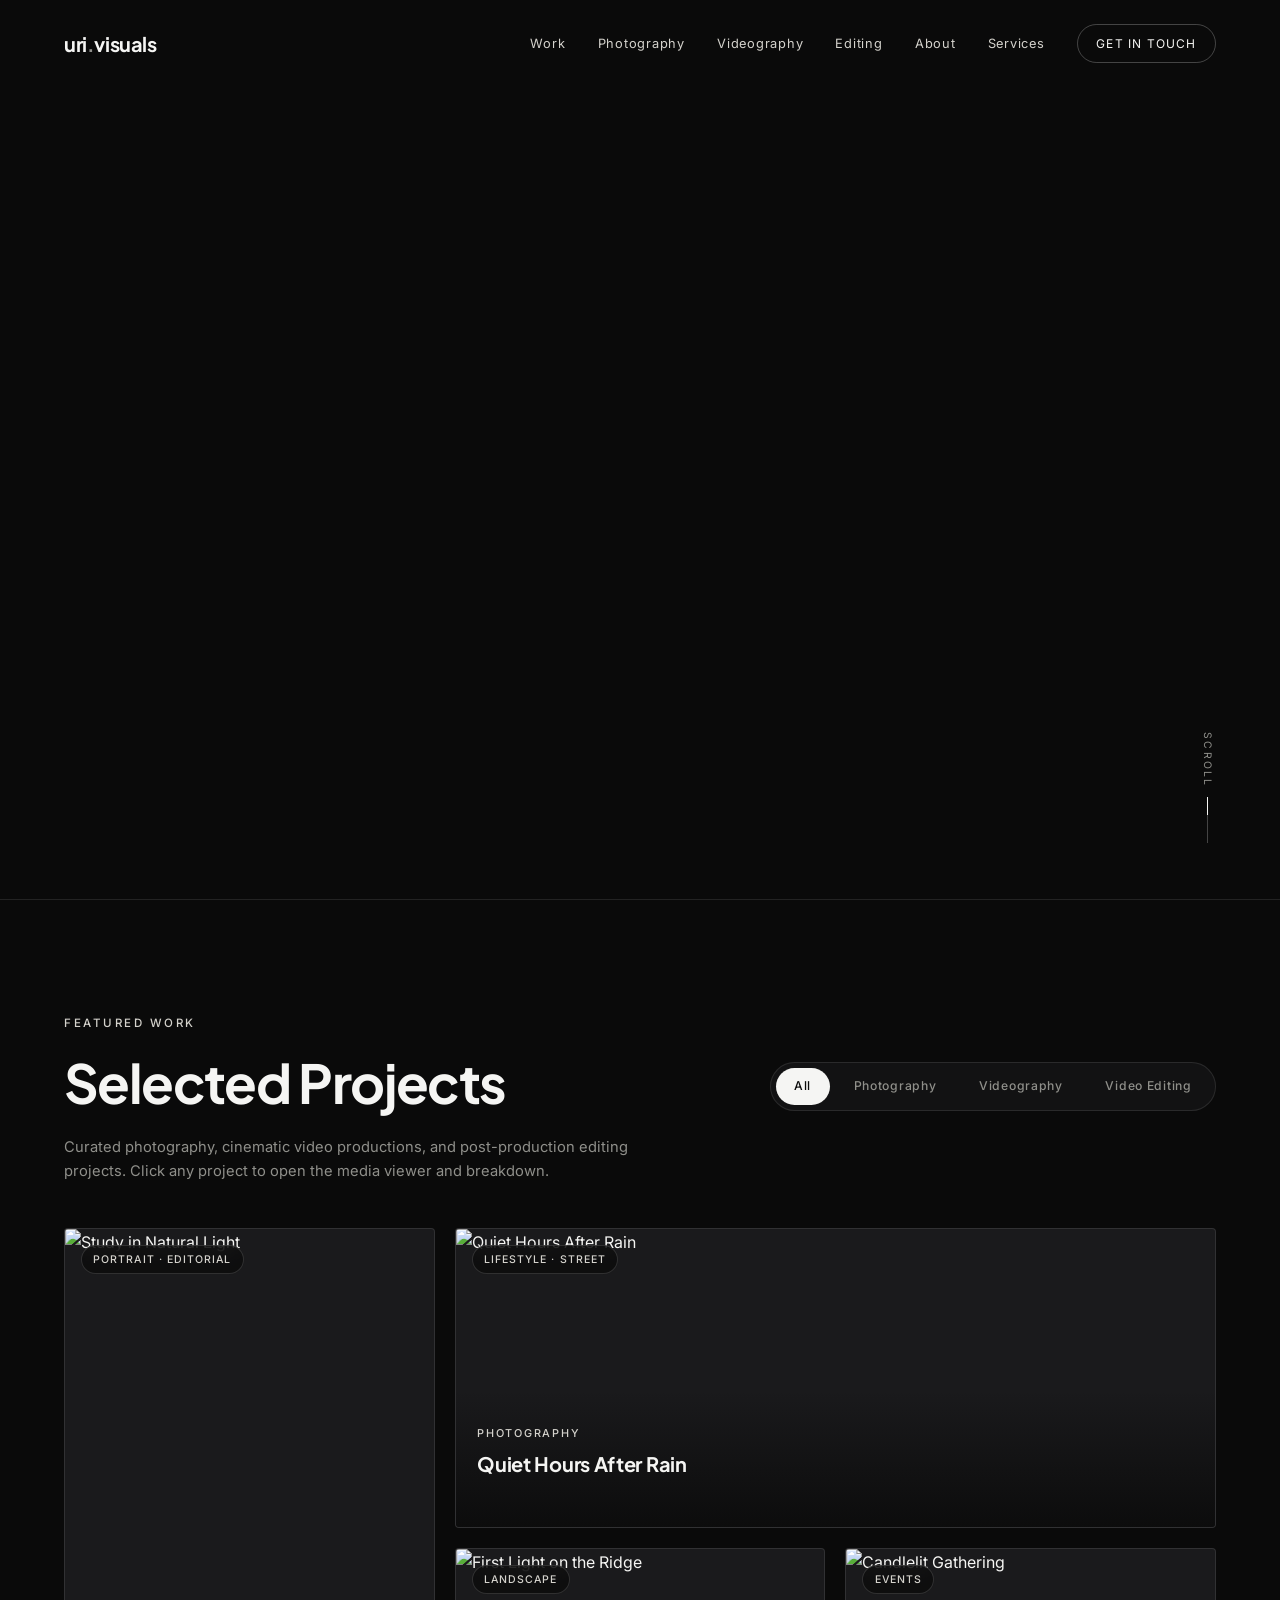
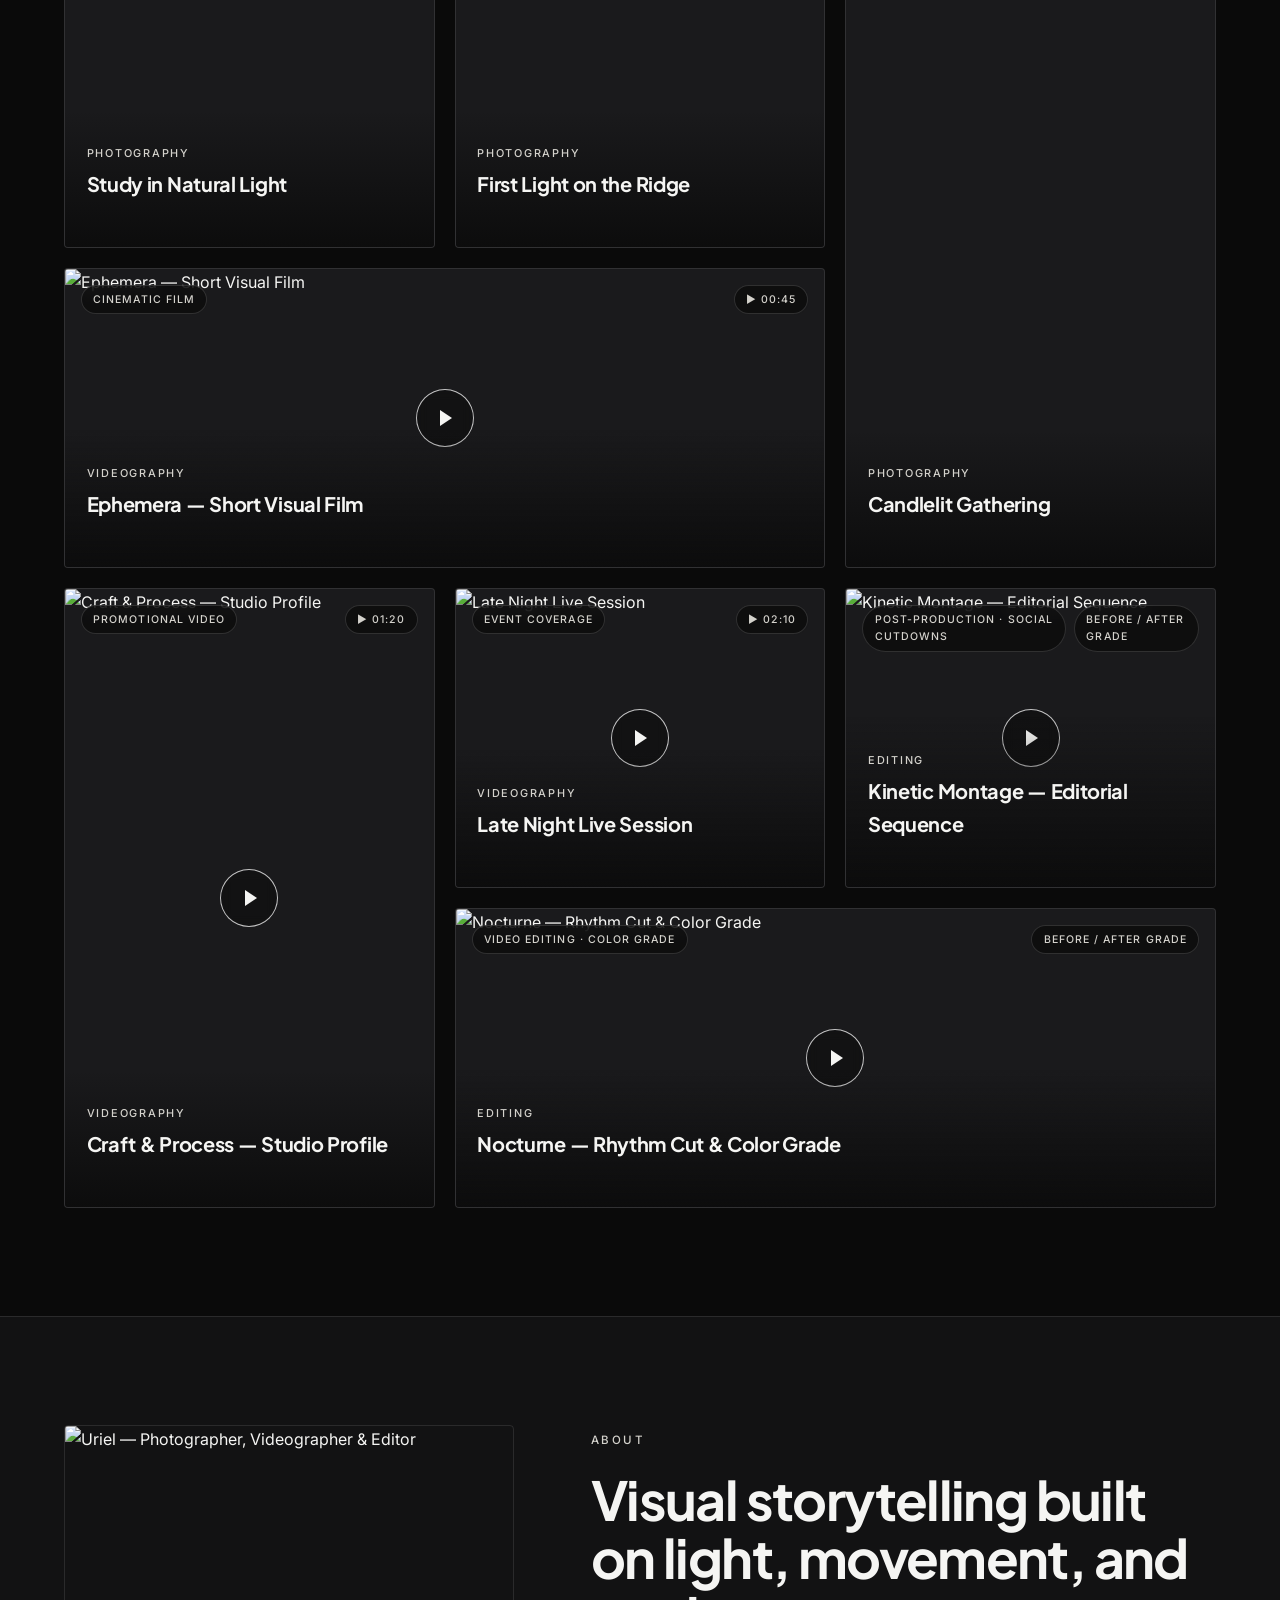
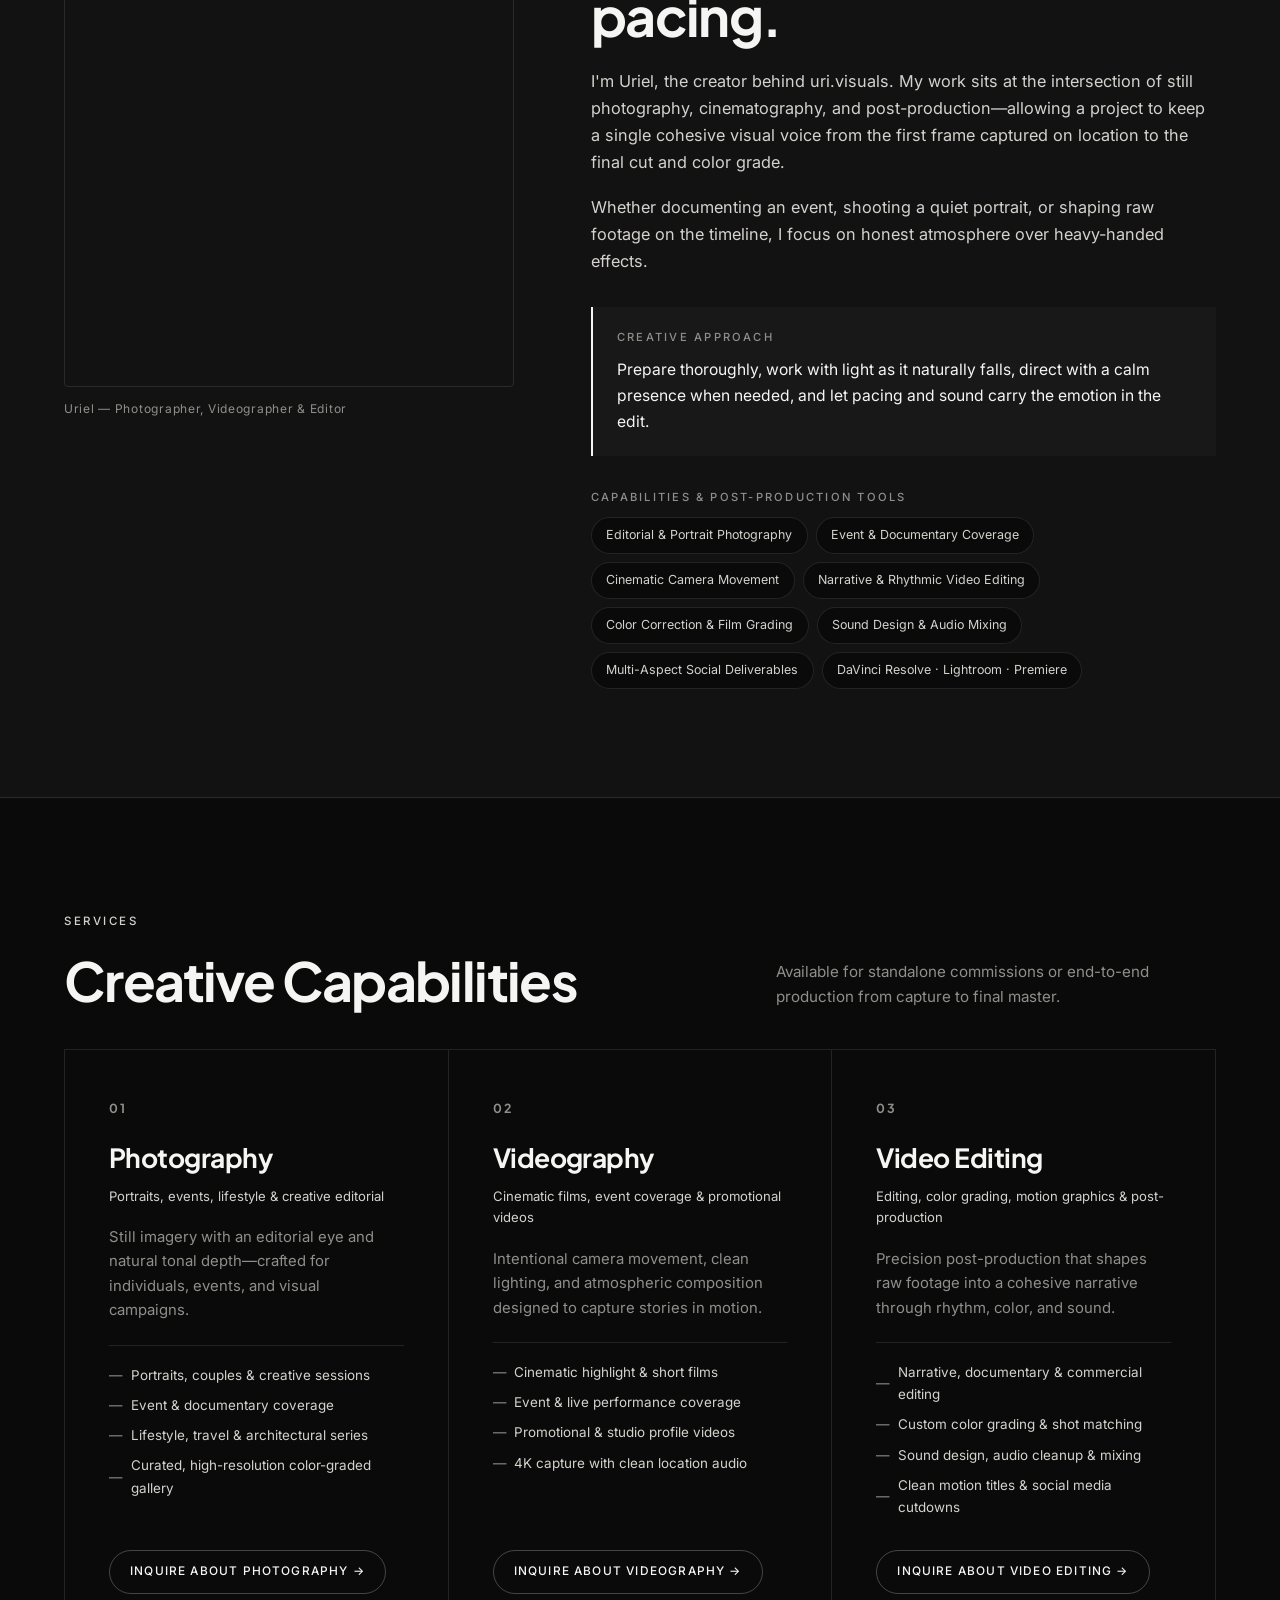
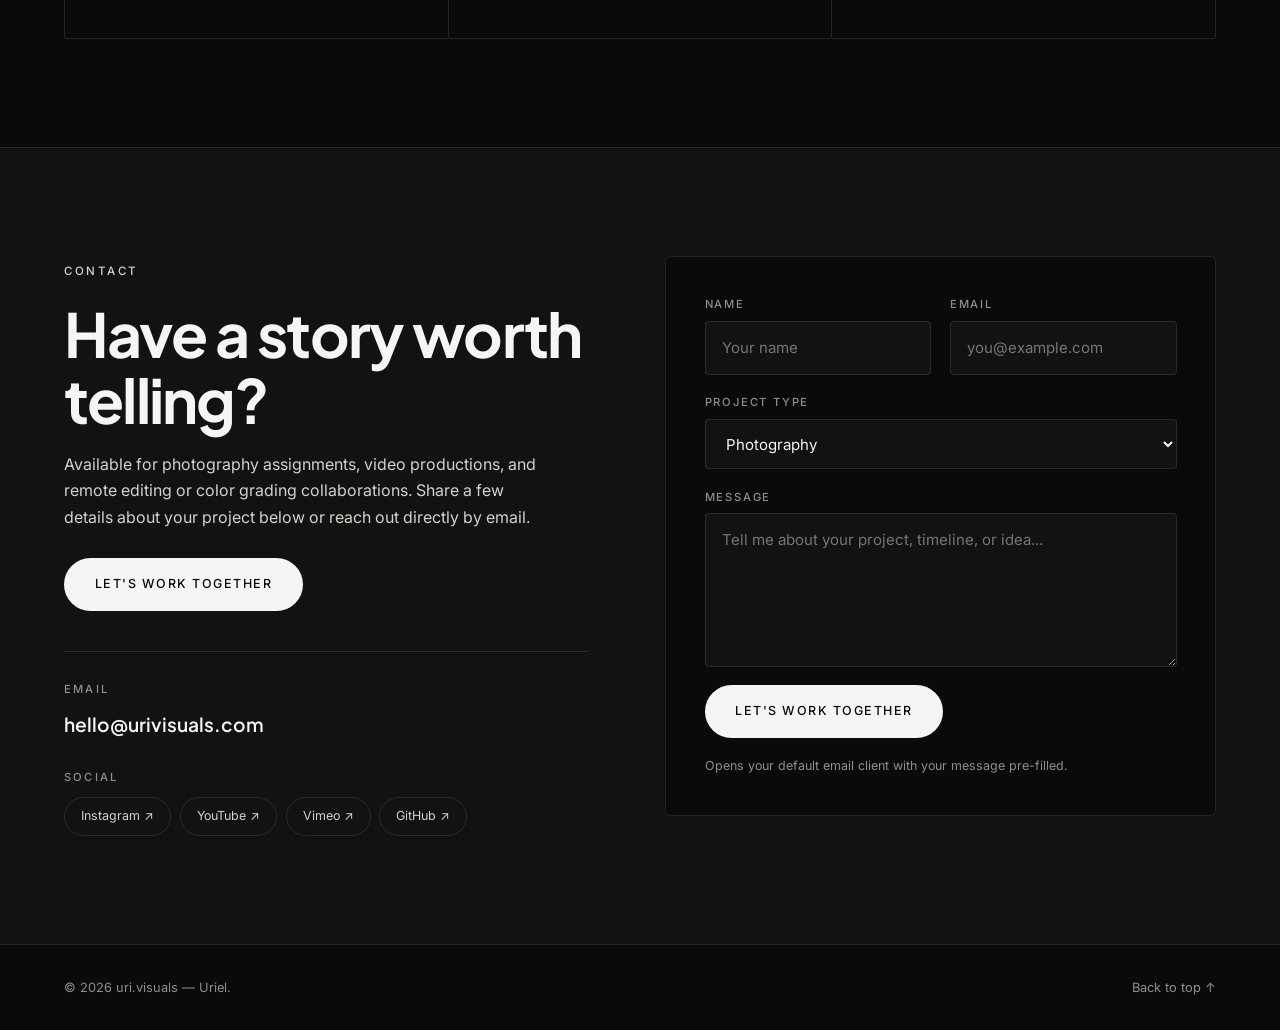
==== index.html @ 89cba889 "Upgrade portfolio for Photography, Videography & Video Editing" ====
<!doctype html>
<html lang="en">
<head>
  <meta charset="utf-8" />
  <meta name="viewport" content="width=device-width, initial-scale=1" />
  <title>uri.visuals</title>
  <!-- ✏️ SEO: edit description below for search engines & social previews -->
  <meta name="description" content="uri.visuals — Portfolio of Uriel. Photography, videography, and video editing through a creative lens." />
  <meta property="og:title" content="uri.visuals — Photography, Videography & Editing" />
  <meta property="og:description" content="Capturing Moments. Creating Stories. Photography, videography, and visual storytelling through a creative lens." />
  <meta property="og:type" content="website" />
  <meta name="theme-color" content="#0a0a0a" />
  <link rel="icon" type="image/svg+xml" href="assets/brand/favicon.svg" />
  <link rel="apple-touch-icon" href="assets/brand/favicon.svg" />
  <link rel="preconnect" href="https://fonts.googleapis.com" />
  <link rel="preconnect" href="https://fonts.gstatic.com" crossorigin />
  <link href="https://fonts.googleapis.com/css2?family=Inter:wght@300;400;500;600&family=Plus+Jakarta+Sans:wght@600;700;800&display=swap" rel="stylesheet" />
  <link rel="stylesheet" href="css/styles.css" />
</head>
<body class="is-loading">
  <!--
    ✏️ WHERE TO EDIT CONTENT:
    Open  js/content.js  to edit all photos, videos, before/after comparisons,
    paragraphs, services, and contact details.
    This file (index.html) only defines the page structure.
  -->

  <!-- ============ OPENING ANIMATION ============ -->
  <div class="intro" id="intro" aria-hidden="true">
    <div class="intro__panel intro__panel--top"></div>
    <div class="intro__panel intro__panel--bottom"></div>
    <div class="intro__center">
      <svg class="intro__aperture" viewBox="0 0 100 100" fill="none" aria-hidden="true">
        <circle class="intro__ring" cx="50" cy="50" r="44" pathLength="1" />
        <path class="intro__blades" pathLength="1" d="M50 37L88.87 59.44M61.26 43.5L61.26 88.38M61.26 56.5L22.39 78.94M50 63L11.13 40.56M38.74 56.5L38.74 11.62M38.74 43.5L77.61 21.06" />
        <circle class="intro__dot" cx="50" cy="50" r="7" />
      </svg>
      <p class="intro__word" id="introWord">uri.visuals</p>
      <div class="intro__bar"><span></span></div>
      <p class="intro__tag" id="introTag">Photography · Videography · Editing</p>
    </div>
  </div>

  <!-- ============ HEADER / NAV ============ -->
  <header class="nav" id="nav">
    <!-- ✏️ Header text is set in js/content.js → shortName (no icon on header) -->
    <a href="#top" class="nav__logo" data-bind="shortName">uri<span>.</span>visuals</a>
    <nav class="nav__links" id="navLinks" aria-label="Primary">
      <a href="#work" data-nav-filter="all">Work</a>
      <a href="#work" data-nav-filter="photography">Photography</a>
      <a href="#work" data-nav-filter="videography">Videography</a>
      <a href="#work" data-nav-filter="editing">Editing</a>
      <a href="#about">About</a>
      <a href="#services">Services</a>
      <a href="#contact" class="nav__cta">Get in Touch</a>
    </nav>
    <button class="nav__toggle" id="navToggle" aria-label="Open menu" aria-expanded="false">
      <span></span><span></span>
    </button>
  </header>

  <main id="top">
    <!-- ============ 1. HERO SECTION ============ -->
    <section class="hero" aria-label="Introduction">
      <div class="hero__media">
        <video id="heroVideo" autoplay muted loop playsinline preload="metadata"></video>
        <div class="hero__overlay"></div>
      </div>

      <div class="hero__content">
        <p class="eyebrow reveal">
          <span data-bind="roles"></span>
          <span class="dot"></span>
          <span data-bind="location"></span>
        </p>

        <h1 class="hero__title reveal" id="heroHeadline">Capturing Moments.<br />Creating Stories.</h1>
        <p class="hero__lead reveal" data-bind="heroSubheadline"></p>
        <p class="hero__bio reveal" id="heroBio"></p>

        <div class="hero__actions reveal">
          <a href="#work" class="btn btn--light" data-bind="primaryCta">Explore My Work</a>
          <a href="#contact" class="btn btn--ghost" data-bind="secondaryCta">Get in Touch</a>
        </div>

        <dl class="hero__meta reveal">
          <div>
            <dt>Disciplines</dt>
            <dd data-bind="roles"></dd>
          </div>
          <div>
            <dt>Direct Contact</dt>
            <dd><a data-bind="emailLink"></a></dd>
          </div>
          <div>
            <dt>Availability</dt>
            <dd><span class="pulse"></span><span data-bind="location"></span></dd>
          </div>
        </dl>
      </div>

      <a href="#work" class="hero__scroll" aria-label="Scroll to featured work">
        <span class="hero__scroll-label">Scroll</span>
        <span class="hero__scroll-track"><span></span></span>
      </a>
    </section>

    <!-- ============ 2 & 3. FEATURED WORK & PORTFOLIO CATEGORIES ============ -->
    <section class="section" id="work">
      <div class="section__head">
        <div>
          <p class="eyebrow">Featured Work</p>
          <h2 class="section__title">Selected Projects</h2>
        </div>

        <div class="filters" role="tablist" aria-label="Filter portfolio by category">
          <button class="filter is-active" data-filter="all" role="tab" aria-selected="true">All</button>
          <button class="filter" data-filter="photography" role="tab" aria-selected="false">Photography</button>
          <button class="filter" data-filter="videography" role="tab" aria-selected="false">Videography</button>
          <button class="filter" data-filter="editing" role="tab" aria-selected="false">Video Editing</button>
        </div>
      </div>

      <!-- Category description bar (updates when switching tabs) -->
      <p class="category-note" id="categoryNote">
        Curated photography, cinematic video productions, and post-production editing projects. Click any project to open the media viewer and breakdown.
      </p>

      <!-- Editorial Portfolio Grid (populated from js/content.js → work) -->
      <div class="grid" id="grid"></div>
    </section>

    <!-- ============ 4. ABOUT SECTION ============ -->
    <section class="section section--charcoal" id="about">
      <div class="about">
        <figure class="about__media reveal">
          <img id="aboutImg" alt="Portrait of Uriel" loading="lazy" />
          <figcaption class="about__caption" data-bind="portraitCaption"></figcaption>
        </figure>

        <div class="about__body">
          <p class="eyebrow">About</p>
          <h2 class="section__title about__title" data-bind="aboutHeadline"></h2>
          <div class="about__prose" id="aboutBio"></div>

          <div class="approach-box">
            <h3 class="label" data-bind="approachTitle">Creative Approach</h3>
            <p data-bind="aboutApproach"></p>
          </div>

          <div class="skills-block">
            <h3 class="label">Capabilities &amp; Post-Production Tools</h3>
            <ul class="tags" id="aboutSkills"></ul>
          </div>
        </div>
      </div>
    </section>

    <!-- ============ 5. SERVICES SECTION ============ -->
    <section class="section" id="services">
      <div class="section__head">
        <div>
          <p class="eyebrow">Services</p>
          <h2 class="section__title">Creative Capabilities</h2>
        </div>
        <p class="section__sub">
          Available for standalone commissions or end-to-end production from capture to final master.
        </p>
      </div>

      <div class="services" id="servicesList"></div>
    </section>

    <!-- ============ 6. CONTACT SECTION ============ -->
    <section class="section section--charcoal" id="contact">
      <div class="contact">
        <div class="contact__info">
          <p class="eyebrow">Contact</p>
          <h2 class="section__title contact__title" data-bind="contactHeadline">Have a story worth telling?</h2>
          <p class="contact__lead" data-bind="contactInvitation"></p>

          <div class="contact__cta-row">
            <a data-bind="letsWorkBtn" class="btn btn--light" href="#contactForm">Let's Work Together</a>
          </div>

          <div class="contact__details">
            <div>
              <span class="label">Email</span>
              <a class="contact__email" data-bind="emailLink"></a>
            </div>
            <div>
              <span class="label">Social</span>
              <ul class="socials" id="socials"></ul>
            </div>
          </div>
        </div>

        <form class="form" id="contactForm">
          <div class="form__row">
            <label>
              <span>Name</span>
              <input name="name" required autocomplete="name" placeholder="Your name" />
            </label>
            <label>
              <span>Email</span>
              <input name="email" type="email" required autocomplete="email" placeholder="you@example.com" />
            </label>
          </div>

          <label>
            <span>Project Type</span>
            <select name="type" id="projectType"></select>
          </label>

          <label>
            <span>Message</span>
            <textarea name="message" rows="5" required placeholder="Tell me about your project, timeline, or idea..."></textarea>
          </label>

          <button class="btn btn--light" type="submit" data-bind="contactButtonText">Let's Work Together</button>
          <p class="form__note">Opens your default email client with your message pre-filled.</p>
        </form>
      </div>
    </section>
  </main>

  <footer class="footer">
    <span>© <span id="year"></span> <span data-bind="shortName">uri.visuals</span> — <span data-bind="name">Uriel</span>.</span>
    <a href="#top">Back to top ↑</a>
  </footer>

  <!-- ============ IMMERSIVE PROJECT VIEWER MODAL ============ -->
  <div class="lightbox" id="lightbox" role="dialog" aria-modal="true" aria-label="Project viewer" hidden>
    <div class="lightbox__topbar">
      <span class="lightbox__counter" id="lbCounter"></span>
      <button class="lightbox__close" id="lbClose" aria-label="Close viewer">Close ×</button>
    </div>

    <button class="lightbox__nav lightbox__nav--prev" id="lbPrev" aria-label="Previous project">‹</button>
    <button class="lightbox__nav lightbox__nav--next" id="lbNext" aria-label="Next project">›</button>

    <div class="lightbox__body">
      <div class="lightbox__stage" id="lbStage"></div>
      <aside class="lightbox__meta" id="lbMeta"></aside>
    </div>
  </div>

  <!-- content.js = YOUR CONTENT (edit this one) · main.js = behaviour -->
  <script src="js/content.js"></script>
  <script src="js/main.js"></script>
</body>
</html>
---- css/styles.css ----
/* ==========================================================
   uri.visuals — Photography, Videography & Editing Portfolio
   ----------------------------------------------------------
   ✏️ Text, photos & videos are edited in:  js/content.js
   ✏️ Colors, typography & spacing variables are right below.
   ========================================================== */
:root {
  --bg: #0a0a0a;             /* deep studio black */
  --bg-charcoal: #121213;    /* charcoal gray surface */
  --bg-elevated: #1a1a1c;    /* subtle card surface */
  --line: rgba(255, 255, 255, 0.1);
  --line-strong: rgba(255, 255, 255, 0.24);
  --text: #f5f5f3;           /* crisp off-white */
  --neutral: #d4d2cc;        /* warm neutral tone */
  --muted: #8f8f8a;          /* muted gray supporting text */
  --display: "Plus Jakarta Sans", "Inter", system-ui, -apple-system, sans-serif;
  --sans: "Inter", system-ui, -apple-system, sans-serif;
  --pad: clamp(1.5rem, 5vw, 5.5rem);
  --ease: cubic-bezier(0.22, 1, 0.36, 1);
}

*, *::before, *::after { box-sizing: border-box; }
html { scroll-behavior: smooth; scroll-padding-top: 56px; }
body {
  margin: 0;
  background: var(--bg);
  color: var(--text);
  font-family: var(--sans);
  font-weight: 400;
  line-height: 1.65;
  -webkit-font-smoothing: antialiased;
  text-rendering: optimizeLegibility;
}
img, video { display: block; max-width: 100%; }
a { color: inherit; text-decoration: none; }
button { font: inherit; color: inherit; cursor: pointer; background: none; border: 0; }

/* ---------- Typography Helpers ---------- */
.eyebrow {
  display: inline-flex;
  align-items: center;
  flex-wrap: wrap;
  gap: 0.65rem;
  margin: 0 0 1.25rem;
  font-size: 0.72rem;
  font-weight: 500;
  letter-spacing: 0.22em;
  text-transform: uppercase;
  color: var(--neutral);
}
.dot {
  width: 4px;
  height: 4px;
  border-radius: 50%;
  background: var(--muted);
}
.label {
  display: block;
  margin: 0 0 0.65rem;
  font-size: 0.7rem;
  font-weight: 500;
  letter-spacing: 0.2em;
  text-transform: uppercase;
  color: var(--muted);
}

/* ---------- Buttons ---------- */
.btn {
  display: inline-flex;
  align-items: center;
  justify-content: center;
  gap: 0.5rem;
  padding: 0.95rem 1.85rem;
  border-radius: 999px;
  border: 1px solid transparent;
  font-family: var(--sans);
  font-size: 0.78rem;
  font-weight: 500;
  letter-spacing: 0.12em;
  text-transform: uppercase;
  transition: transform 0.35s var(--ease), background 0.3s, color 0.3s, border-color 0.3s;
}
.btn:hover { transform: translateY(-2px); }
.btn--light {
  background: var(--text);
  color: var(--bg);
}
.btn--light:hover {
  background: #ffffff;
}
.btn--ghost {
  border-color: var(--line-strong);
  color: var(--text);
}
.btn--ghost:hover {
  border-color: var(--text);
  background: rgba(255, 255, 255, 0.06);
}

/* ---------- Header / Navigation ---------- */
.nav {
  position: fixed;
  inset: 0 0 auto 0;
  z-index: 60;
  display: flex;
  align-items: center;
  justify-content: space-between;
  padding: 1.5rem var(--pad);
  transition: background 0.35s, padding 0.35s, border-color 0.35s;
  border-bottom: 1px solid transparent;
}
.nav.is-scrolled {
  background: rgba(10, 10, 10, 0.84);
  backdrop-filter: blur(16px);
  -webkit-backdrop-filter: blur(16px);
  padding-block: 1rem;
  border-bottom-color: var(--line);
}
.nav__logo {
  font-family: var(--display);
  font-size: 1.25rem;
  font-weight: 700;
  letter-spacing: -0.02em;
}
.nav__logo span { color: var(--muted); }
.nav__links {
  display: flex;
  align-items: center;
  gap: 2rem;
  font-size: 0.8rem;
  font-weight: 400;
  letter-spacing: 0.06em;
}
.nav__links a:not(.nav__cta) {
  position: relative;
  color: var(--neutral);
  transition: color 0.25s;
}
.nav__links a:not(.nav__cta)::after {
  content: "";
  position: absolute;
  left: 0;
  bottom: -5px;
  width: 100%;
  height: 1px;
  background: var(--text);
  transform: scaleX(0);
  transform-origin: right;
  transition: transform 0.35s var(--ease);
}
.nav__links a:not(.nav__cta):hover { color: var(--text); }
.nav__links a:not(.nav__cta):hover::after {
  transform: scaleX(1);
  transform-origin: left;
}
.nav__cta {
  padding: 0.55rem 1.15rem;
  border: 1px solid var(--line-strong);
  border-radius: 999px;
  font-size: 0.75rem;
  letter-spacing: 0.1em;
  text-transform: uppercase;
  transition: background 0.25s, color 0.25s, border-color 0.25s;
}
.nav__cta:hover {
  background: var(--text);
  color: var(--bg);
  border-color: var(--text);
}
.nav__toggle {
  display: none;
  width: 36px;
  height: 36px;
  position: relative;
}
.nav__toggle span {
  position: absolute;
  left: 6px;
  right: 6px;
  height: 1.5px;
  background: var(--text);
  transition: transform 0.35s var(--ease);
}
.nav__toggle span:first-child { top: 13px; }
.nav__toggle span:last-child { top: 21px; }
.nav__toggle[aria-expanded="true"] span:first-child { transform: translateY(4px) rotate(45deg); }
.nav__toggle[aria-expanded="true"] span:last-child { transform: translateY(-4px) rotate(-45deg); }

/* ---------- Hero Section ---------- */
.hero {
  position: relative;
  min-height: 100svh;
  display: flex;
  align-items: flex-end;
  padding: 8.5rem var(--pad) clamp(3.5rem, 7vh, 5.5rem);
  overflow: hidden;
  border-bottom: 1px solid var(--line);
}
.hero__media {
  position: absolute;
  inset: 0;
  z-index: -1;
  transition: transform 2.2s var(--ease), filter 1.8s var(--ease);
}
body.is-loading .hero__media {
  transform: scale(1.18);
  filter: brightness(0.35);
}
.hero__media video {
  width: 100%;
  height: 100%;
  object-fit: cover;
  filter: grayscale(18%) contrast(1.04);
}
.hero__overlay {
  position: absolute;
  inset: 0;
  background:
    linear-gradient(180deg, rgba(10,10,10,0.68) 0%, rgba(10,10,10,0.38) 40%, rgba(10,10,10,0.88) 82%, var(--bg) 100%);
}
.hero__content {
  width: 100%;
  max-width: 1040px;
}
.hero__title {
  margin: 0 0 1.15rem;
  font-family: var(--display);
  font-weight: 800;
  font-size: clamp(2.5rem, min(6.2vw, 8vh), 5.4rem);
  line-height: 1.03;
  letter-spacing: -0.035em;
}
.hero__lead {
  margin: 0 0 1rem;
  font-size: clamp(1.08rem, 1.6vw, 1.35rem);
  font-weight: 400;
  color: var(--text);
  max-width: 58ch;
}
.hero__bio {
  margin: 0 0 2rem;
  font-size: 0.96rem;
  color: var(--neutral);
  max-width: 68ch;
}
.hero__bio strong {
  color: var(--text);
  font-weight: 500;
}
.hero__actions {
  display: flex;
  flex-wrap: wrap;
  gap: 0.9rem;
  margin-bottom: 2.5rem;
}
.hero__meta {
  display: grid;
  grid-template-columns: repeat(3, auto);
  justify-content: start;
  gap: 1rem 3.5rem;
  margin: 0;
  padding-top: 1.4rem;
  border-top: 1px solid var(--line);
}
.hero__meta dt {
  font-size: 0.66rem;
  letter-spacing: 0.2em;
  text-transform: uppercase;
  color: var(--muted);
  margin-bottom: 0.3rem;
}
.hero__meta dd {
  margin: 0;
  font-size: 0.88rem;
  color: var(--neutral);
  display: flex;
  align-items: center;
  gap: 0.5rem;
}
.hero__meta a:hover { color: var(--text); text-decoration: underline; }
.pulse {
  width: 7px;
  height: 7px;
  border-radius: 50%;
  background: #e4e4e0;
}
.hero__scroll {
  position: absolute;
  right: var(--pad);
  bottom: 3.5rem;
  display: flex;
  flex-direction: column;
  align-items: center;
  gap: 0.6rem;
  color: var(--muted);
}
.hero__scroll-label {
  font-size: 0.65rem;
  letter-spacing: 0.22em;
  text-transform: uppercase;
  writing-mode: vertical-rl;
}
.hero__scroll-track {
  width: 1px;
  height: 46px;
  background: var(--line-strong);
  overflow: hidden;
  position: relative;
}
.hero__scroll-track span {
  position: absolute;
  inset: 0 0 auto 0;
  height: 18px;
  background: var(--text);
  animation: scrollLine 2s var(--ease) infinite;
}
@keyframes scrollLine {
  0% { transform: translateY(-100%); }
  100% { transform: translateY(260%); }
}

/* ---------- Sections ---------- */
.section {
  padding: clamp(5.5rem, 12vh, 9rem) var(--pad);
}
.section--charcoal {
  background: var(--bg-charcoal);
  border-top: 1px solid var(--line);
  border-bottom: 1px solid var(--line);
}
.section__head {
  display: flex;
  flex-wrap: wrap;
  align-items: flex-end;
  justify-content: space-between;
  gap: 2rem;
  margin-bottom: 1.5rem;
}
.section__title {
  margin: 0;
  font-family: var(--display);
  font-weight: 700;
  font-size: clamp(2rem, 4.2vw, 3.4rem);
  line-height: 1.08;
  letter-spacing: -0.03em;
}
.section__sub {
  margin: 0;
  max-width: 44ch;
  color: var(--muted);
  font-size: 0.95rem;
}

/* ---------- Category Filter Tabs ---------- */
.filters {
  display: inline-flex;
  flex-wrap: wrap;
  gap: 0.35rem;
  padding: 0.3rem;
  border: 1px solid var(--line);
  border-radius: 999px;
  background: var(--bg-charcoal);
}
.filter {
  padding: 0.55rem 1.15rem;
  border-radius: 999px;
  font-size: 0.76rem;
  font-weight: 500;
  letter-spacing: 0.06em;
  color: var(--muted);
  transition: background 0.25s, color 0.25s;
}
.filter:hover { color: var(--text); }
.filter.is-active {
  background: var(--text);
  color: var(--bg);
}
.category-note {
  margin: 0 0 2.75rem;
  color: var(--muted);
  font-size: 0.92rem;
  max-width: 68ch;
}

/* ---------- Editorial Portfolio Grid ---------- */
.grid {
  display: grid;
  grid-template-columns: repeat(3, 1fr);
  grid-auto-rows: 300px;
  grid-auto-flow: dense;
  gap: 1.25rem;
}
.tile {
  position: relative;
  overflow: hidden;
  border-radius: 4px;
  background: var(--bg-elevated);
  cursor: pointer;
  border: 1px solid var(--line);
  opacity: 0;
  transform: translateY(20px);
  transition: opacity 0.7s var(--ease), transform 0.7s var(--ease), border-color 0.3s;
}
.tile.is-visible { opacity: 1; transform: none; }
.tile.is-hidden { display: none; }
.tile:hover { border-color: var(--line-strong); }
.tile--tall { grid-row: span 2; }
.tile--wide { grid-column: span 2; }
.tile__img {
  width: 100%;
  height: 100%;
  object-fit: cover;
  transition: transform 0.9s var(--ease), filter 0.5s;
}
.tile:hover .tile__img {
  transform: scale(1.04);
  filter: brightness(0.72);
}
.tile__badges {
  position: absolute;
  top: 1rem;
  left: 1rem;
  right: 1rem;
  display: flex;
  justify-content: space-between;
  align-items: center;
  gap: 0.5rem;
  pointer-events: none;
}
.tile__pill {
  padding: 0.32rem 0.7rem;
  border-radius: 999px;
  background: rgba(10, 10, 10, 0.72);
  backdrop-filter: blur(8px);
  border: 1px solid rgba(255, 255, 255, 0.14);
  font-size: 0.66rem;
  font-weight: 500;
  letter-spacing: 0.1em;
  text-transform: uppercase;
  color: var(--neutral);
}
.tile__play {
  position: absolute;
  top: 50%;
  left: 50%;
  width: 58px;
  height: 58px;
  margin: -29px 0 0 -29px;
  border-radius: 50%;
  border: 1px solid rgba(255, 255, 255, 0.75);
  background: rgba(10, 10, 10, 0.45);
  backdrop-filter: blur(6px);
  display: grid;
  place-items: center;
  transition: transform 0.4s var(--ease), background 0.3s, color 0.3s;
}
.tile__play::before {
  content: "";
  margin-left: 3px;
  border-left: 12px solid currentColor;
  border-top: 8px solid transparent;
  border-bottom: 8px solid transparent;
}
.tile:hover .tile__play {
  transform: scale(1.08);
  background: var(--text);
  color: var(--bg);
}
.tile__info {
  position: absolute;
  inset: auto 0 0 0;
  padding: 2.2rem 1.35rem 1.25rem;
  background: linear-gradient(180deg, transparent 0%, rgba(10, 10, 10, 0.86) 100%);
  display: flex;
  flex-direction: column;
  gap: 0.25rem;
}
.tile__cat {
  font-size: 0.68rem;
  font-weight: 500;
  letter-spacing: 0.16em;
  text-transform: uppercase;
  color: var(--neutral);
}
.tile__title {
  margin: 0;
  font-family: var(--display);
  font-size: 1.25rem;
  font-weight: 700;
  letter-spacing: -0.015em;
}
.tile__cta {
  margin-top: 0.2rem;
  font-size: 0.74rem;
  color: var(--muted);
  opacity: 0;
  transform: translateY(6px);
  transition: opacity 0.35s var(--ease), transform 0.35s var(--ease);
}
.tile:hover .tile__cta,
.tile:focus-visible .tile__cta {
  opacity: 1;
  transform: none;
}

/* ---------- About Section ---------- */
.about {
  display: grid;
  grid-template-columns: 0.9fr 1.25fr;
  gap: clamp(2.5rem, 6vw, 6rem);
  align-items: start;
}
.about__media {
  margin: 0;
}
.about__media img {
  width: 100%;
  aspect-ratio: 4 / 5;
  object-fit: cover;
  border-radius: 4px;
  border: 1px solid var(--line);
  filter: grayscale(12%);
}
.about__caption {
  margin-top: 0.75rem;
  font-size: 0.75rem;
  color: var(--muted);
  letter-spacing: 0.06em;
}
.about__title {
  margin-bottom: 1.5rem;
}
.about__prose p {
  margin: 0 0 1.15rem;
  color: var(--neutral);
  font-size: 1.02rem;
  max-width: 62ch;
}
.approach-box {
  margin: 2rem 0;
  padding: 1.35rem 1.5rem;
  border-left: 2px solid var(--text);
  background: rgba(255, 255, 255, 0.025);
}
.approach-box p {
  margin: 0;
  color: var(--text);
  font-size: 0.98rem;
}
.tags {
  list-style: none;
  padding: 0;
  margin: 0;
  display: flex;
  flex-wrap: wrap;
  gap: 0.5rem;
}
.tags li {
  padding: 0.45rem 0.9rem;
  border: 1px solid var(--line);
  border-radius: 999px;
  font-size: 0.78rem;
  color: var(--neutral);
  background: var(--bg);
}

/* ---------- Services Section ---------- */
.services {
  margin-top: 2.5rem;
  display: grid;
  grid-template-columns: repeat(3, 1fr);
  border-top: 1px solid var(--line);
  border-left: 1px solid var(--line);
}
.service {
  padding: clamp(1.75rem, 3.5vw, 2.75rem);
  border-right: 1px solid var(--line);
  border-bottom: 1px solid var(--line);
  display: flex;
  flex-direction: column;
  justify-content: space-between;
  gap: 2rem;
  background: var(--bg);
  transition: background 0.3s;
}
.service:hover {
  background: var(--bg-charcoal);
}
.service__num {
  font-family: var(--display);
  font-size: 0.78rem;
  font-weight: 700;
  letter-spacing: 0.16em;
  color: var(--muted);
}
.service__title {
  margin: 1rem 0 0.35rem;
  font-family: var(--display);
  font-size: 1.65rem;
  font-weight: 700;
  letter-spacing: -0.02em;
}
.service__sub {
  margin: 0 0 1.1rem;
  font-size: 0.82rem;
  color: var(--neutral);
}
.service__desc {
  margin: 0 0 1.4rem;
  font-size: 0.93rem;
  color: var(--muted);
}
.service__list {
  list-style: none;
  padding: 0;
  margin: 0;
  display: grid;
  gap: 0.5rem;
  border-top: 1px solid var(--line);
  padding-top: 1.1rem;
}
.service__list li {
  font-size: 0.84rem;
  color: var(--neutral);
  display: flex;
  align-items: center;
  gap: 0.55rem;
}
.service__list li::before {
  content: "—";
  color: var(--muted);
}
.service__btn {
  align-self: flex-start;
  padding: 0.7rem 1.25rem;
  border: 1px solid var(--line-strong);
  border-radius: 999px;
  font-size: 0.74rem;
  font-weight: 500;
  letter-spacing: 0.1em;
  text-transform: uppercase;
  transition: background 0.25s, color 0.25s, border-color 0.25s;
}
.service__btn:hover {
  background: var(--text);
  color: var(--bg);
  border-color: var(--text);
}

/* ---------- Contact Section ---------- */
.contact {
  display: grid;
  grid-template-columns: 1fr 1.05fr;
  gap: clamp(2.5rem, 6vw, 6rem);
  align-items: start;
}
.contact__title {
  font-size: clamp(2.2rem, 4.8vw, 3.8rem);
  margin-bottom: 1.15rem;
}
.contact__lead {
  margin: 0 0 1.75rem;
  color: var(--neutral);
  max-width: 48ch;
}
.contact__cta-row {
  margin-bottom: 2.5rem;
}
.contact__details {
  display: grid;
  gap: 1.75rem;
  padding-top: 1.75rem;
  border-top: 1px solid var(--line);
}
.contact__email {
  font-family: var(--display);
  font-size: 1.2rem;
  font-weight: 600;
}
.contact__email:hover { text-decoration: underline; }
.socials {
  list-style: none;
  padding: 0;
  margin: 0;
  display: flex;
  flex-wrap: wrap;
  gap: 0.55rem;
}
.socials a {
  display: inline-block;
  padding: 0.5rem 1rem;
  border: 1px solid var(--line);
  border-radius: 999px;
  font-size: 0.78rem;
  color: var(--neutral);
  transition: border-color 0.25s, color 0.25s;
}
.socials a:hover {
  border-color: var(--text);
  color: var(--text);
}

.form {
  display: grid;
  gap: 1.15rem;
  padding: clamp(1.5rem, 3vw, 2.5rem);
  background: var(--bg);
  border: 1px solid var(--line);
  border-radius: 6px;
}
.form__row {
  display: grid;
  grid-template-columns: 1fr 1fr;
  gap: 1.15rem;
}
.form label {
  display: grid;
  gap: 0.45rem;
}
.form label > span {
  font-size: 0.7rem;
  font-weight: 500;
  letter-spacing: 0.16em;
  text-transform: uppercase;
  color: var(--muted);
}
.form input,
.form select,
.form textarea {
  width: 100%;
  padding: 0.85rem 1rem;
  background: var(--bg-charcoal);
  border: 1px solid var(--line);
  border-radius: 4px;
  color: var(--text);
  font: inherit;
  font-size: 0.94rem;
  transition: border-color 0.25s;
  color-scheme: dark;
}
.form input:focus,
.form select:focus,
.form textarea:focus {
  outline: none;
  border-color: var(--text);
}
.form textarea { resize: vertical; }
.form .btn { justify-self: start; }
.form__note {
  margin: 0;
  font-size: 0.78rem;
  color: var(--muted);
}

/* ---------- Footer ---------- */
.footer {
  display: flex;
  flex-wrap: wrap;
  justify-content: space-between;
  align-items: center;
  gap: 1rem;
  padding: 2rem var(--pad);
  font-size: 0.8rem;
  color: var(--muted);
}
.footer a:hover { color: var(--text); }

/* ---------- Immersive Project Viewer Modal (Lightbox) ---------- */
.lightbox {
  position: fixed;
  inset: 0;
  z-index: 120;
  background: rgba(8, 8, 9, 0.96);
  backdrop-filter: blur(14px);
  display: flex;
  flex-direction: column;
  padding: 1.25rem var(--pad) 2rem;
  overflow-y: auto;
}
.lightbox[hidden] { display: none; }
.lightbox__topbar {
  display: flex;
  justify-content: space-between;
  align-items: center;
  padding-bottom: 1rem;
  border-bottom: 1px solid var(--line);
}
.lightbox__counter {
  font-size: 0.75rem;
  letter-spacing: 0.18em;
  text-transform: uppercase;
  color: var(--muted);
}
.lightbox__close {
  padding: 0.45rem 1rem;
  border: 1px solid var(--line-strong);
  border-radius: 999px;
  font-size: 0.75rem;
  letter-spacing: 0.12em;
  text-transform: uppercase;
}
.lightbox__close:hover {
  background: var(--text);
  color: var(--bg);
}
.lightbox__body {
  flex: 1;
  display: grid;
  grid-template-columns: 1.55fr 0.85fr;
  gap: 2.5rem;
  align-items: center;
  max-width: 1400px;
  width: 100%;
  margin: auto;
  padding: 1.5rem 0;
}
.lightbox__stage {
  width: 100%;
  display: grid;
  place-items: center;
}
.lightbox__stage img,
.lightbox__stage video {
  max-width: 100%;
  max-height: 74vh;
  border-radius: 4px;
  border: 1px solid var(--line);
}
.lightbox__stage iframe {
  width: 100%;
  aspect-ratio: 16 / 9;
  max-height: 74vh;
  border: 0;
  border-radius: 4px;
}
.lightbox__meta {
  display: flex;
  flex-direction: column;
  gap: 1.2rem;
}
.lightbox__meta h3 {
  margin: 0;
  font-family: var(--display);
  font-size: clamp(1.5rem, 2.5vw, 2.1rem);
  font-weight: 700;
  letter-spacing: -0.02em;
}
.lightbox__meta p {
  margin: 0;
  color: var(--neutral);
  font-size: 0.95rem;
}
.lightbox__breakdown {
  list-style: none;
  padding: 1rem 0 0;
  margin: 0;
  border-top: 1px solid var(--line);
  display: grid;
  gap: 0.45rem;
}
.lightbox__breakdown li {
  font-size: 0.84rem;
  color: var(--muted);
}
.lightbox__breakdown li::before {
  content: "• ";
  color: var(--text);
}

/* Interactive Before/After Comparison Slider inside Viewer */
.compare {
  position: relative;
  width: 100%;
  overflow: hidden;
  border-radius: 4px;
  border: 1px solid var(--line);
  user-select: none;
}
.compare__after {
  display: block;
  width: 100%;
  height: auto;
}
.compare__before-wrap {
  position: absolute;
  inset: 0;
  width: var(--pos, 50%);
  overflow: hidden;
  border-right: 2px solid var(--text);
}
.compare__before-wrap img {
  display: block;
  width: 100%;
  max-width: none;
  height: 100%;
  object-fit: cover;
}
.compare__tag {
  position: absolute;
  bottom: 0.75rem;
  padding: 0.25rem 0.65rem;
  border-radius: 999px;
  background: rgba(10, 10, 10, 0.78);
  font-size: 0.65rem;
  letter-spacing: 0.14em;
  text-transform: uppercase;
}
.compare__tag--before { left: 0.75rem; }
.compare__tag--after { right: 0.75rem; }
.compare__range {
  position: absolute;
  inset: 0;
  width: 100%;
  height: 100%;
  opacity: 0;
  cursor: ew-resize;
  margin: 0;
}
.mode-switch {
  display: inline-flex;
  gap: 0.4rem;
  padding: 0.25rem;
  border: 1px solid var(--line);
  border-radius: 999px;
  align-self: flex-start;
}
.mode-switch button {
  padding: 0.4rem 0.85rem;
  border-radius: 999px;
  font-size: 0.72rem;
  letter-spacing: 0.08em;
  text-transform: uppercase;
  color: var(--muted);
}
.mode-switch button.is-active {
  background: var(--text);
  color: var(--bg);
}

.lightbox__nav {
  position: fixed;
  top: 50%;
  transform: translateY(-50%);
  width: 46px;
  height: 46px;
  border-radius: 50%;
  border: 1px solid var(--line-strong);
  background: rgba(10, 10, 10, 0.7);
  font-size: 1.5rem;
  display: grid;
  place-items: center;
}
.lightbox__nav:hover {
  background: var(--text);
  color: var(--bg);
}
.lightbox__nav--prev { left: 1.25rem; }
.lightbox__nav--next { right: 1.25rem; }

/* ---------- Opening Animation ---------- */
body.is-loading { overflow: hidden; }
.intro {
  position: fixed;
  inset: 0;
  z-index: 200;
  display: grid;
  place-items: center;
  cursor: pointer;
  animation: introFailsafe 0s 7s forwards;
}
@keyframes introFailsafe { to { visibility: hidden; pointer-events: none; } }
.intro__panel {
  position: absolute;
  left: 0;
  right: 0;
  height: 50.5%;
  background: var(--bg);
  transition: transform 1.05s cubic-bezier(0.77, 0, 0.18, 1);
}
.intro__panel--top { top: 0; }
.intro__panel--bottom { bottom: 0; }
.intro__center {
  position: relative;
  z-index: 1;
  display: grid;
  justify-items: center;
  gap: 1.05rem;
  transition: opacity 0.45s var(--ease), transform 0.65s var(--ease), filter 0.45s;
}
.intro__aperture { width: 52px; height: 52px; overflow: visible; }
.intro__ring {
  fill: none;
  stroke: var(--text);
  stroke-width: 4;
  stroke-dasharray: 1;
  stroke-dashoffset: 1;
  transform: rotate(-90deg);
  transform-origin: center;
  animation: ringDraw 1.05s var(--ease) 0.1s forwards;
}
.intro__blades {
  fill: none;
  stroke: var(--muted);
  stroke-width: 3;
  stroke-linecap: round;
  stroke-dasharray: 1;
  stroke-dashoffset: 1;
  animation: ringDraw 1s var(--ease) 0.35s forwards;
}
.intro__dot {
  fill: var(--text);
  transform: scale(0);
  transform-origin: center;
  animation: dotIn 0.65s var(--ease) 0.75s forwards;
}
@keyframes ringDraw { to { stroke-dashoffset: 0; } }
@keyframes dotIn { 60% { transform: scale(1.25); } to { transform: scale(1); } }
.intro__word {
  margin: 0;
  display: flex;
  overflow: hidden;
  font-family: var(--display);
  font-weight: 700;
  font-size: clamp(2.4rem, 7vw, 4.8rem);
  line-height: 1.1;
  letter-spacing: -0.03em;
}
.intro__word span {
  display: inline-block;
  transform: translateY(110%);
  opacity: 0;
  animation: letterUp 0.85s var(--ease) forwards;
  animation-delay: calc(0.3s + var(--i) * 0.05s);
}
.intro__word span.is-accent { color: var(--muted); }
@keyframes letterUp { to { transform: none; opacity: 1; } }
.intro__bar {
  width: 150px;
  height: 1px;
  background: var(--line);
  overflow: hidden;
}
.intro__bar span {
  display: block;
  height: 100%;
  background: var(--text);
  transform: scaleX(0);
  transform-origin: left;
  animation: barFill 1.55s cubic-bezier(0.65, 0, 0.35, 1) 0.3s forwards;
}
@keyframes barFill { to { transform: scaleX(1); } }
.intro__tag {
  margin: 0;
  font-size: 0.68rem;
  letter-spacing: 0.28em;
  text-transform: uppercase;
  color: var(--muted);
  opacity: 0;
  animation: fadeUp 0.75s var(--ease) 0.95s forwards;
}
@keyframes fadeUp {
  from { opacity: 0; transform: translateY(8px); }
  to { opacity: 1; transform: none; }
}
.intro.is-leaving { pointer-events: none; }
.intro.is-leaving .intro__center {
  opacity: 0;
  transform: scale(0.95);
  filter: blur(4px);
}
.intro.is-leaving .intro__panel--top { transform: translateY(-100%); transition-delay: 0.22s; }
.intro.is-leaving .intro__panel--bottom { transform: translateY(100%); transition-delay: 0.22s; }

/* ---------- Scroll Reveal ---------- */
.reveal {
  opacity: 0;
  transform: translateY(20px);
  transition: opacity 0.9s var(--ease), transform 0.9s var(--ease);
}
.reveal.is-visible { opacity: 1; transform: none; }
.hero .reveal:nth-child(2) { transition-delay: 0.08s; }
.hero .reveal:nth-child(3) { transition-delay: 0.16s; }
.hero .reveal:nth-child(4) { transition-delay: 0.24s; }
.hero .reveal:nth-child(5) { transition-delay: 0.32s; }
.hero .reveal:nth-child(6) { transition-delay: 0.4s; }

/* ---------- Responsive ---------- */
@media (max-width: 1080px) {
  .grid { grid-template-columns: repeat(2, 1fr); }
  .services { grid-template-columns: 1fr; }
  .lightbox__body { grid-template-columns: 1fr; }
}
@media (max-width: 860px) {
  .nav__toggle { display: block; z-index: 2; }
  .nav__links {
    position: fixed;
    inset: 0;
    flex-direction: column;
    justify-content: center;
    gap: 1.8rem;
    background: var(--bg);
    font-size: 1.25rem;
    opacity: 0;
    pointer-events: none;
    transition: opacity 0.35s;
  }
  .nav__links.is-open { opacity: 1; pointer-events: auto; }
  .about, .contact { grid-template-columns: 1fr; }
  .about__media { max-width: 440px; }
  .hero__meta { grid-template-columns: 1fr 1fr; }
  .hero__scroll { display: none; }
}
@media (max-width: 600px) {
  .grid { grid-template-columns: 1fr; grid-auto-rows: 270px; }
  .tile--wide { grid-column: auto; }
  .form__row { grid-template-columns: 1fr; }
  .hero__meta { grid-template-columns: 1fr; }
  .lightbox__nav { display: none; }
}
@media (prefers-reduced-motion: reduce) {
  *, *::before, *::after { animation: none !important; transition: none !important; }
  .reveal, .tile { opacity: 1; transform: none; }
  .intro { display: none; }
}
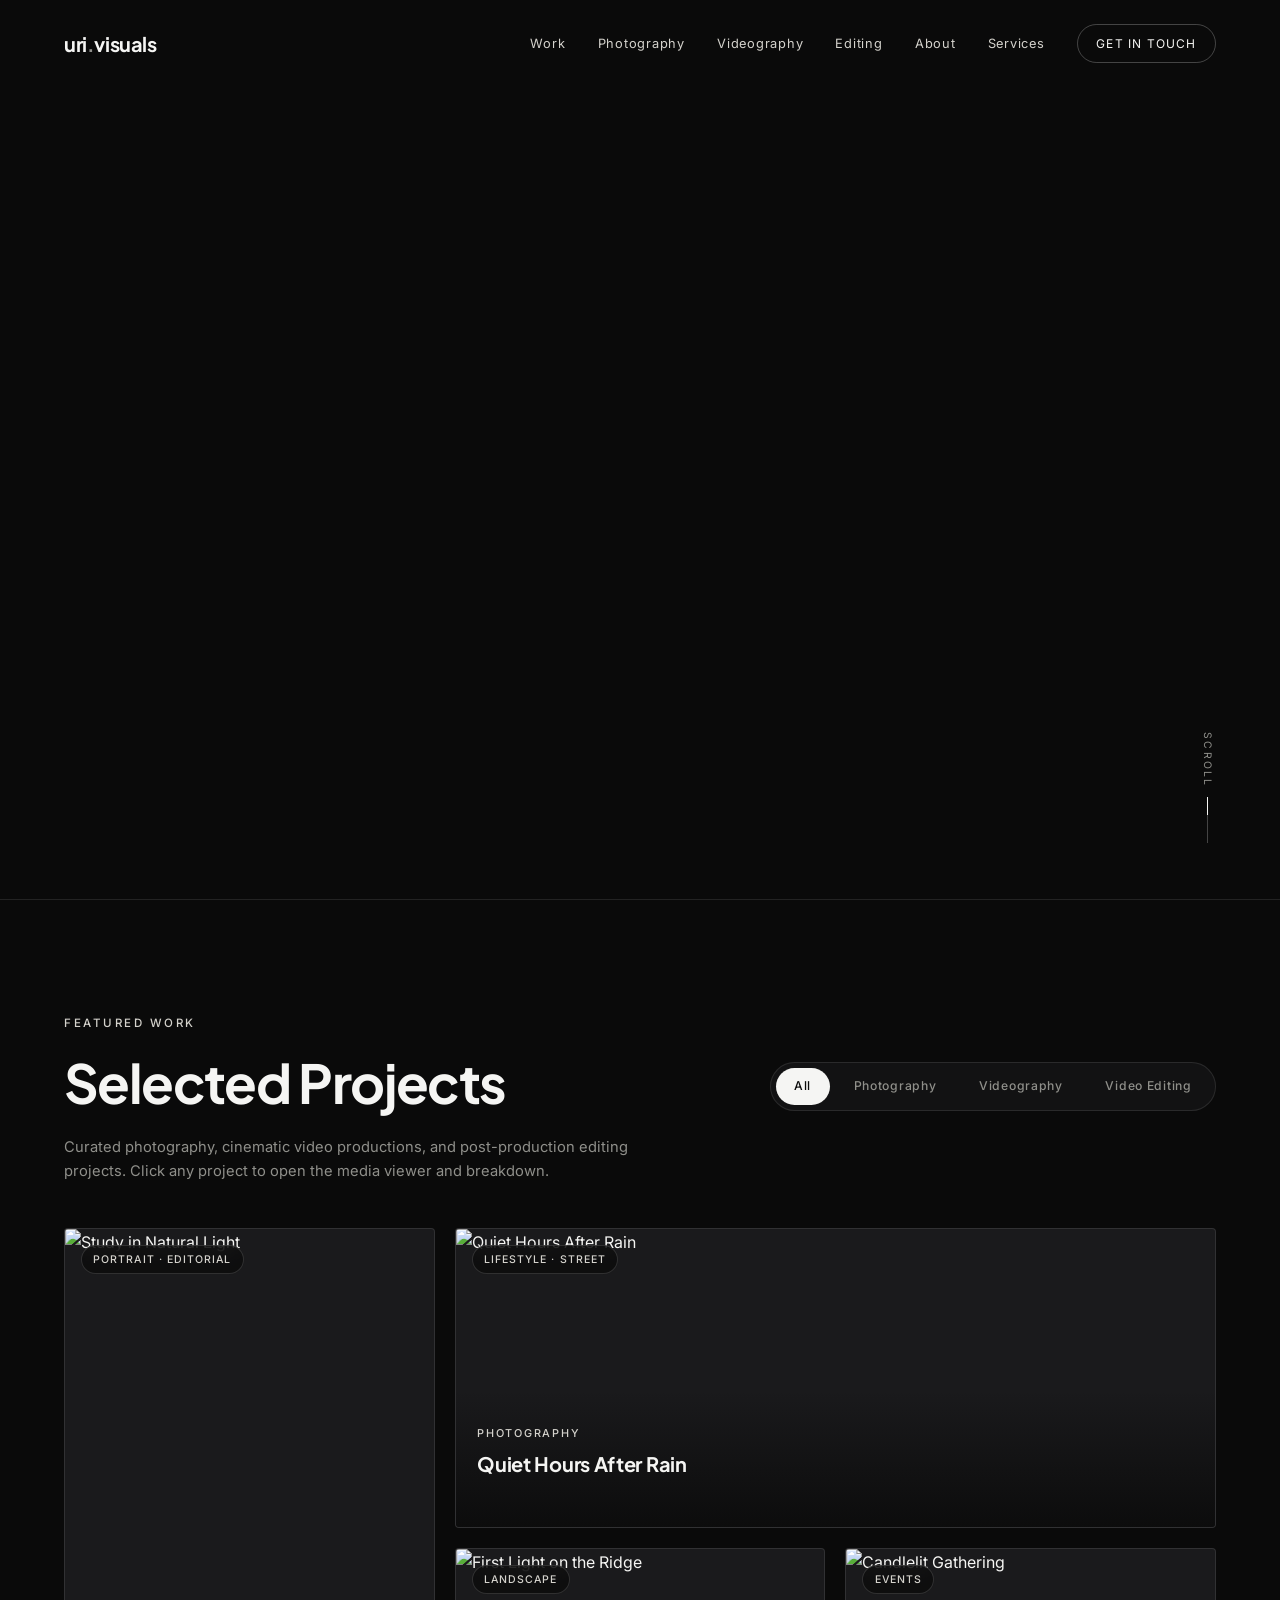
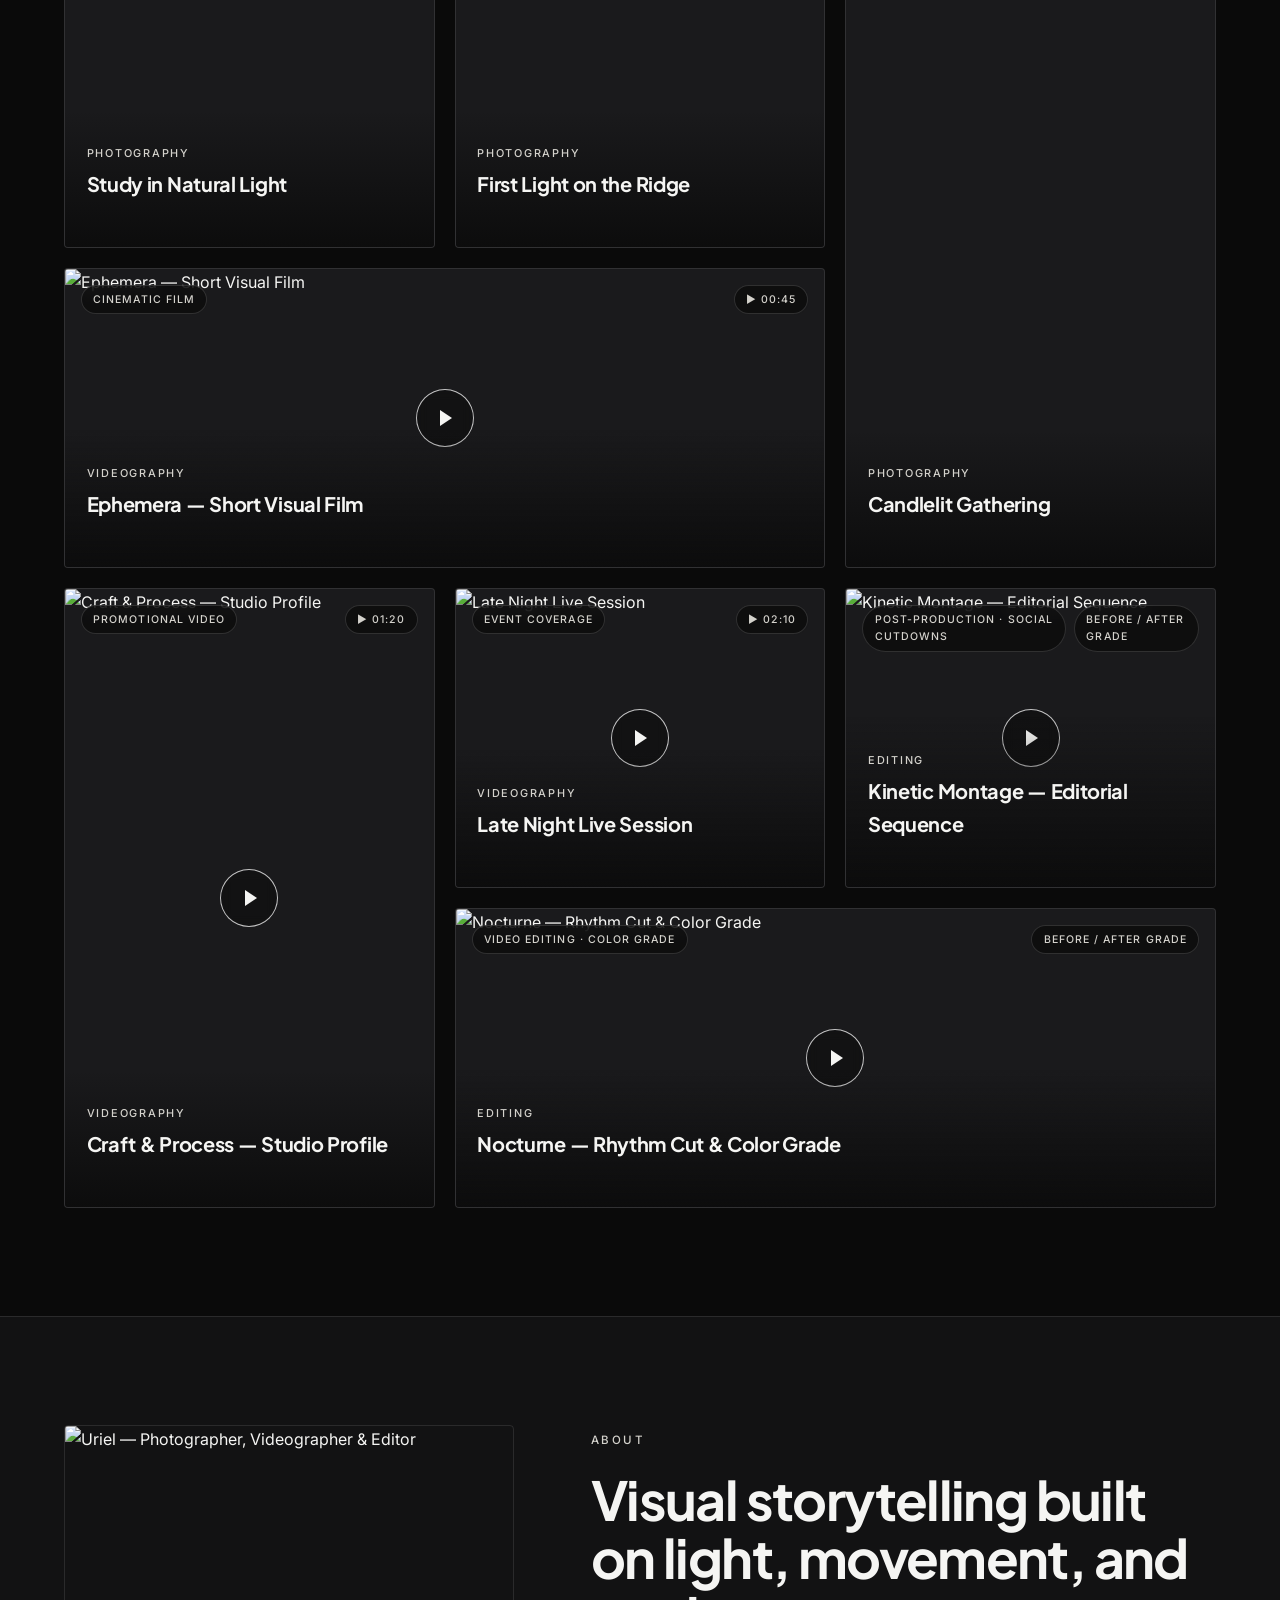
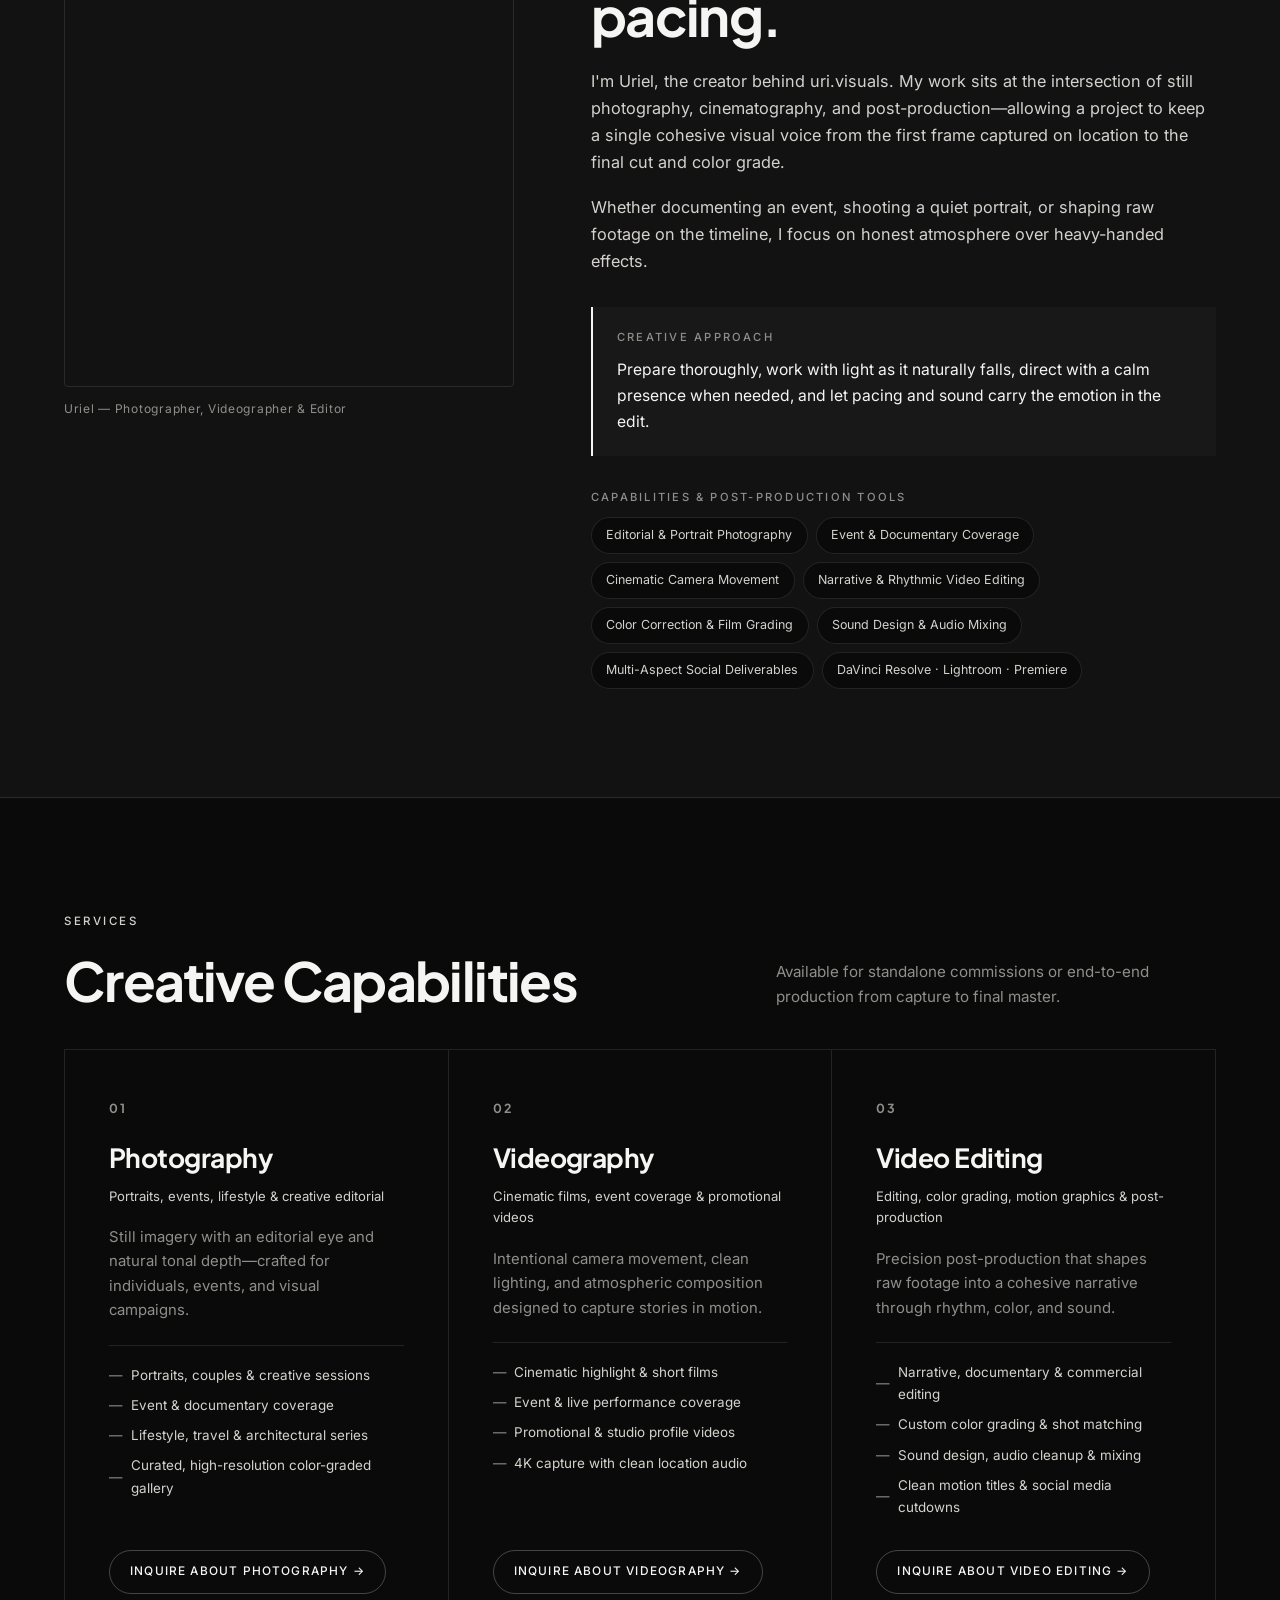
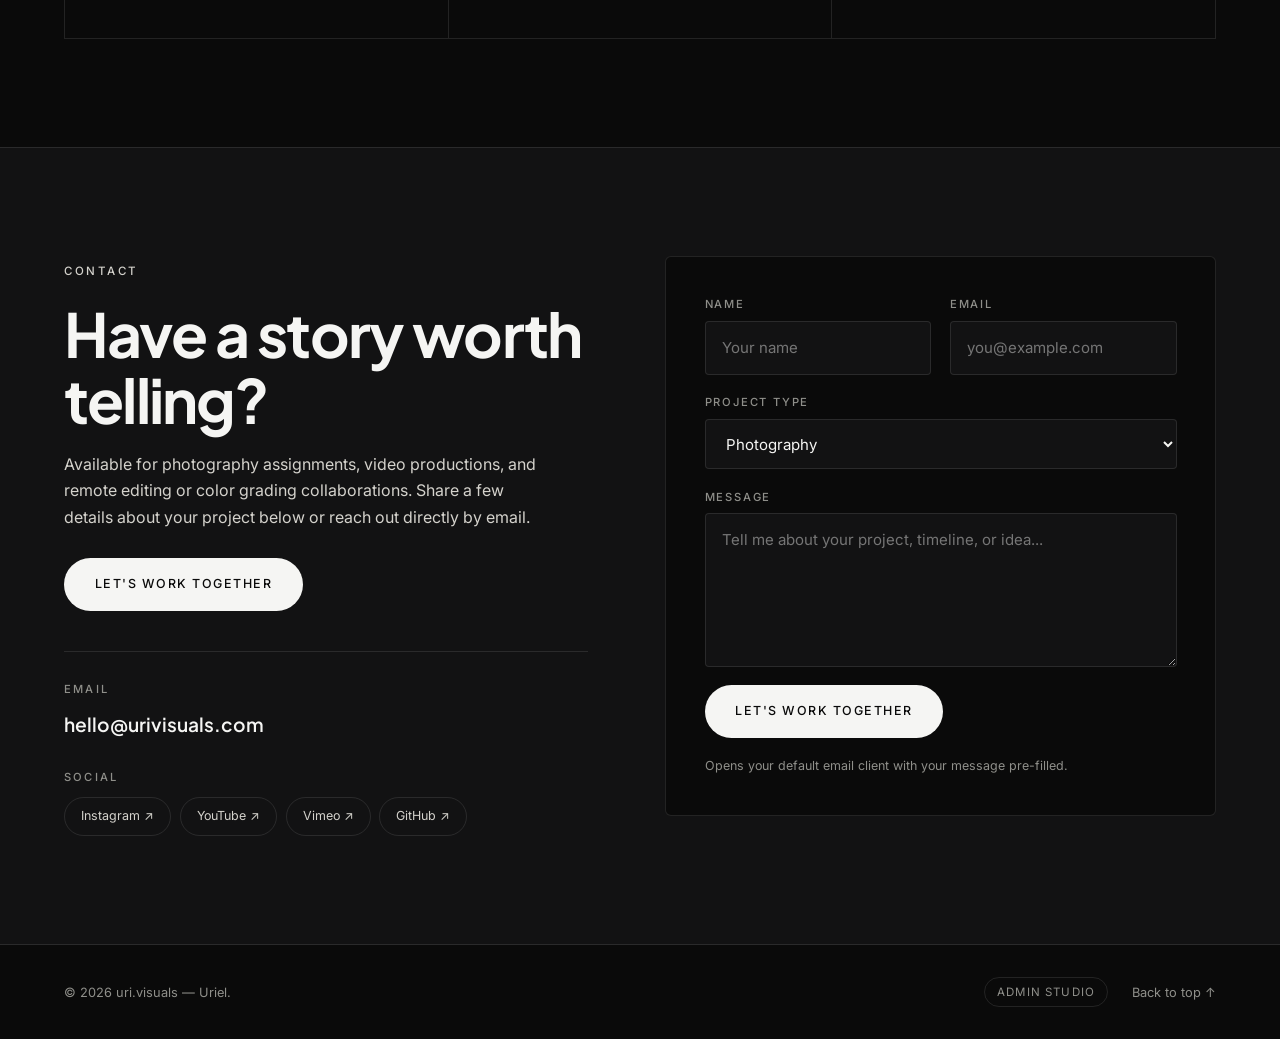
==== commit 2c78651d: "Add Admin Studio panel (/admin.html) for managing portfolio, hero, about, services & contact" ====
--- a/index.html
+++ b/index.html
@@ -226,7 +226,10 @@
 
   <footer class="footer">
     <span>© <span id="year"></span> <span data-bind="shortName">uri.visuals</span> — <span data-bind="name">Uriel</span>.</span>
-    <a href="#top">Back to top ↑</a>
+    <div class="footer__links">
+      <a href="admin.html" class="footer__admin" title="Open Admin Panel (or press Shift+A)">Admin Studio</a>
+      <a href="#top">Back to top ↑</a>
+    </div>
   </footer>
 
   <!-- ============ IMMERSIVE PROJECT VIEWER MODAL ============ -->
--- a/css/styles.css
+++ b/css/styles.css
@@ -764,6 +764,24 @@
   color: var(--muted);
 }
 .footer a:hover { color: var(--text); }
+.footer__links {
+  display: flex;
+  align-items: center;
+  gap: 1.5rem;
+}
+.footer__admin {
+  padding: 0.3rem 0.75rem;
+  border: 1px solid var(--line);
+  border-radius: 999px;
+  font-size: 0.72rem;
+  letter-spacing: 0.1em;
+  text-transform: uppercase;
+  transition: border-color 0.25s, color 0.25s;
+}
+.footer__admin:hover {
+  border-color: var(--text);
+  color: var(--text);
+}
 
 /* ---------- Immersive Project Viewer Modal (Lightbox) ---------- */
 .lightbox {
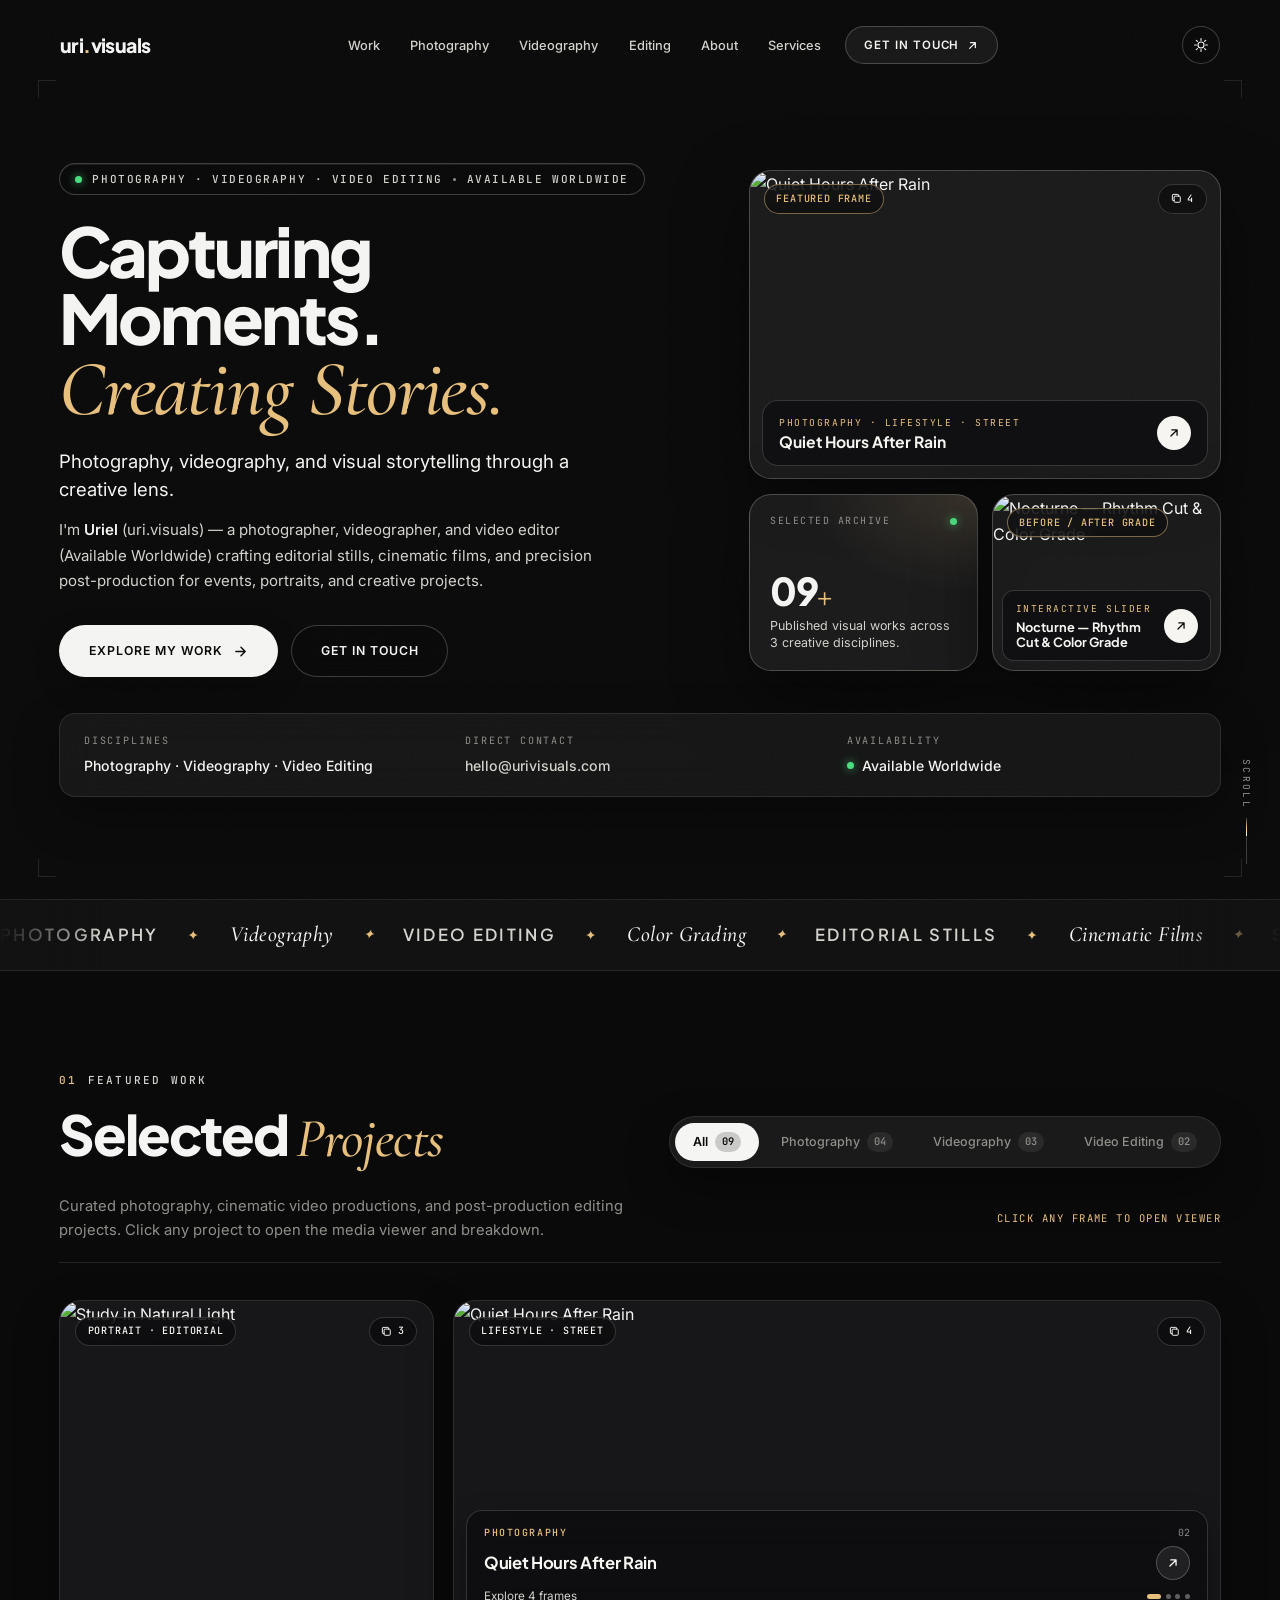
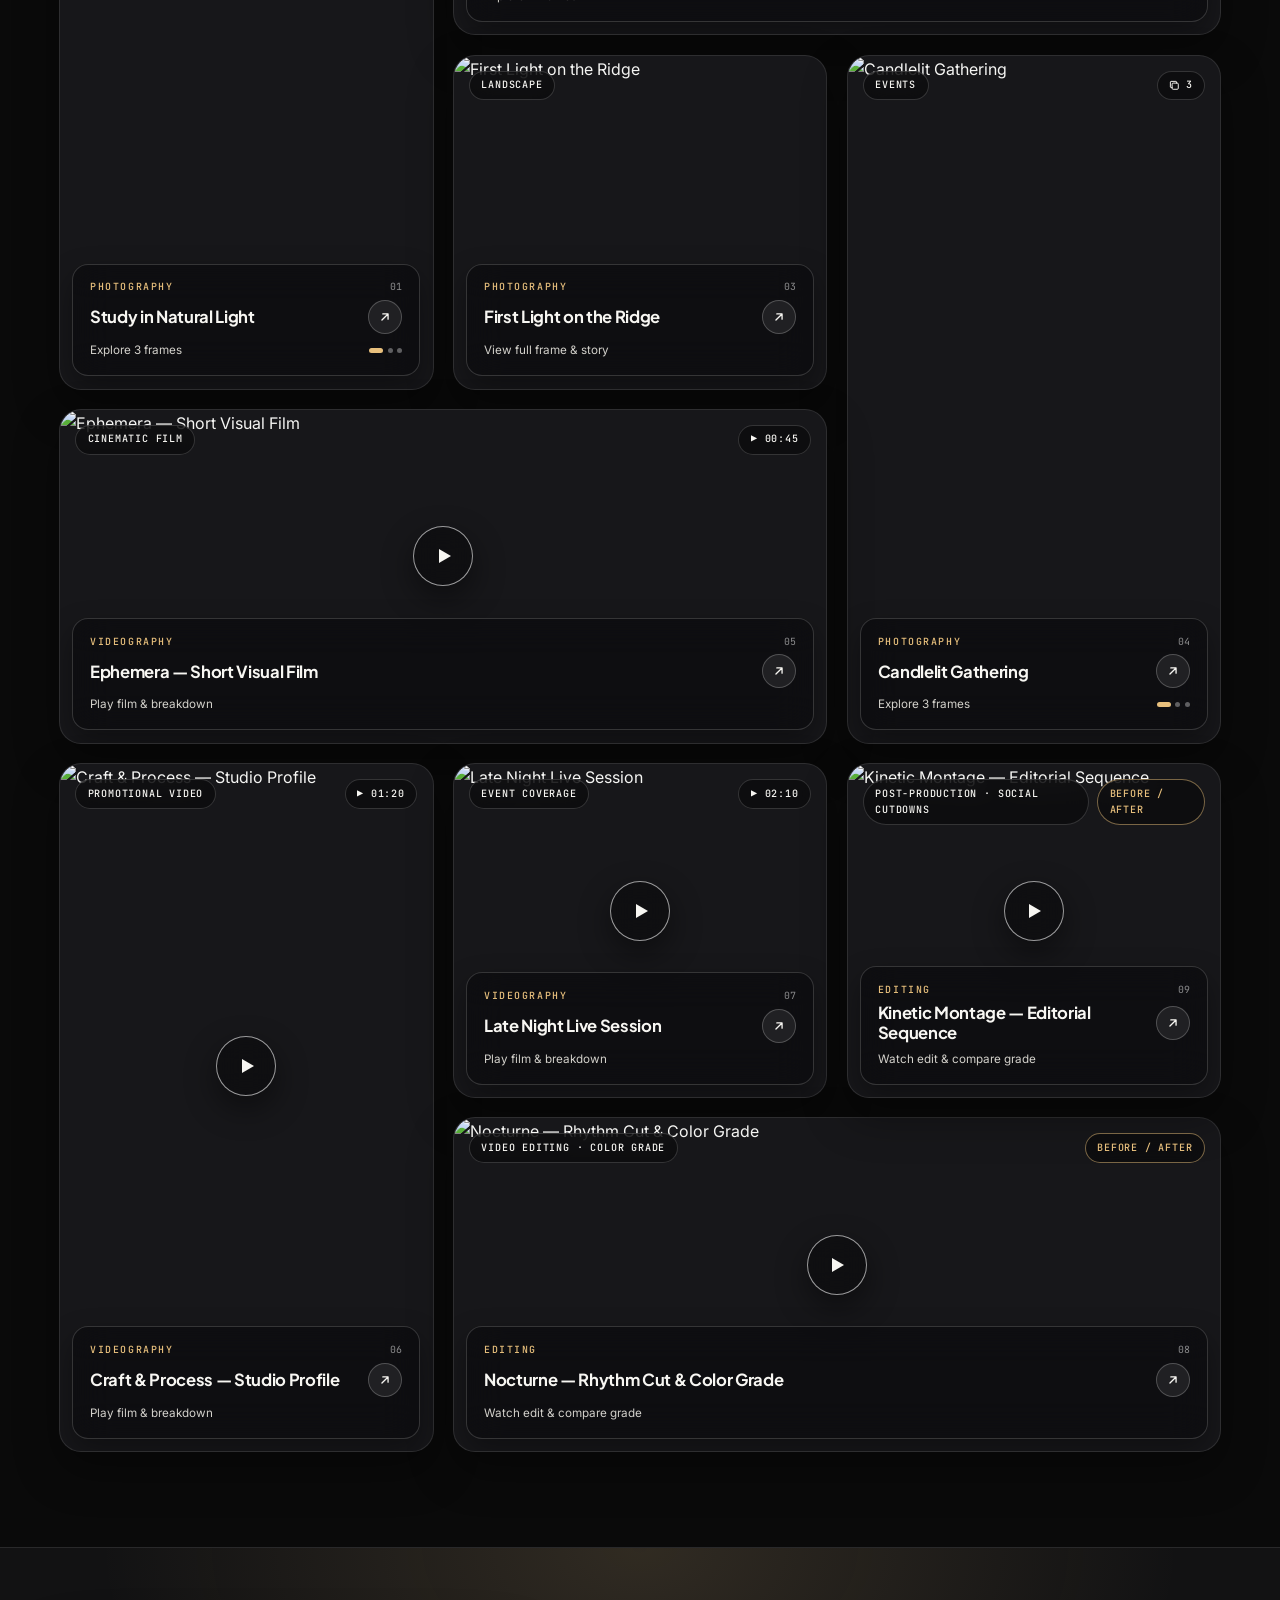
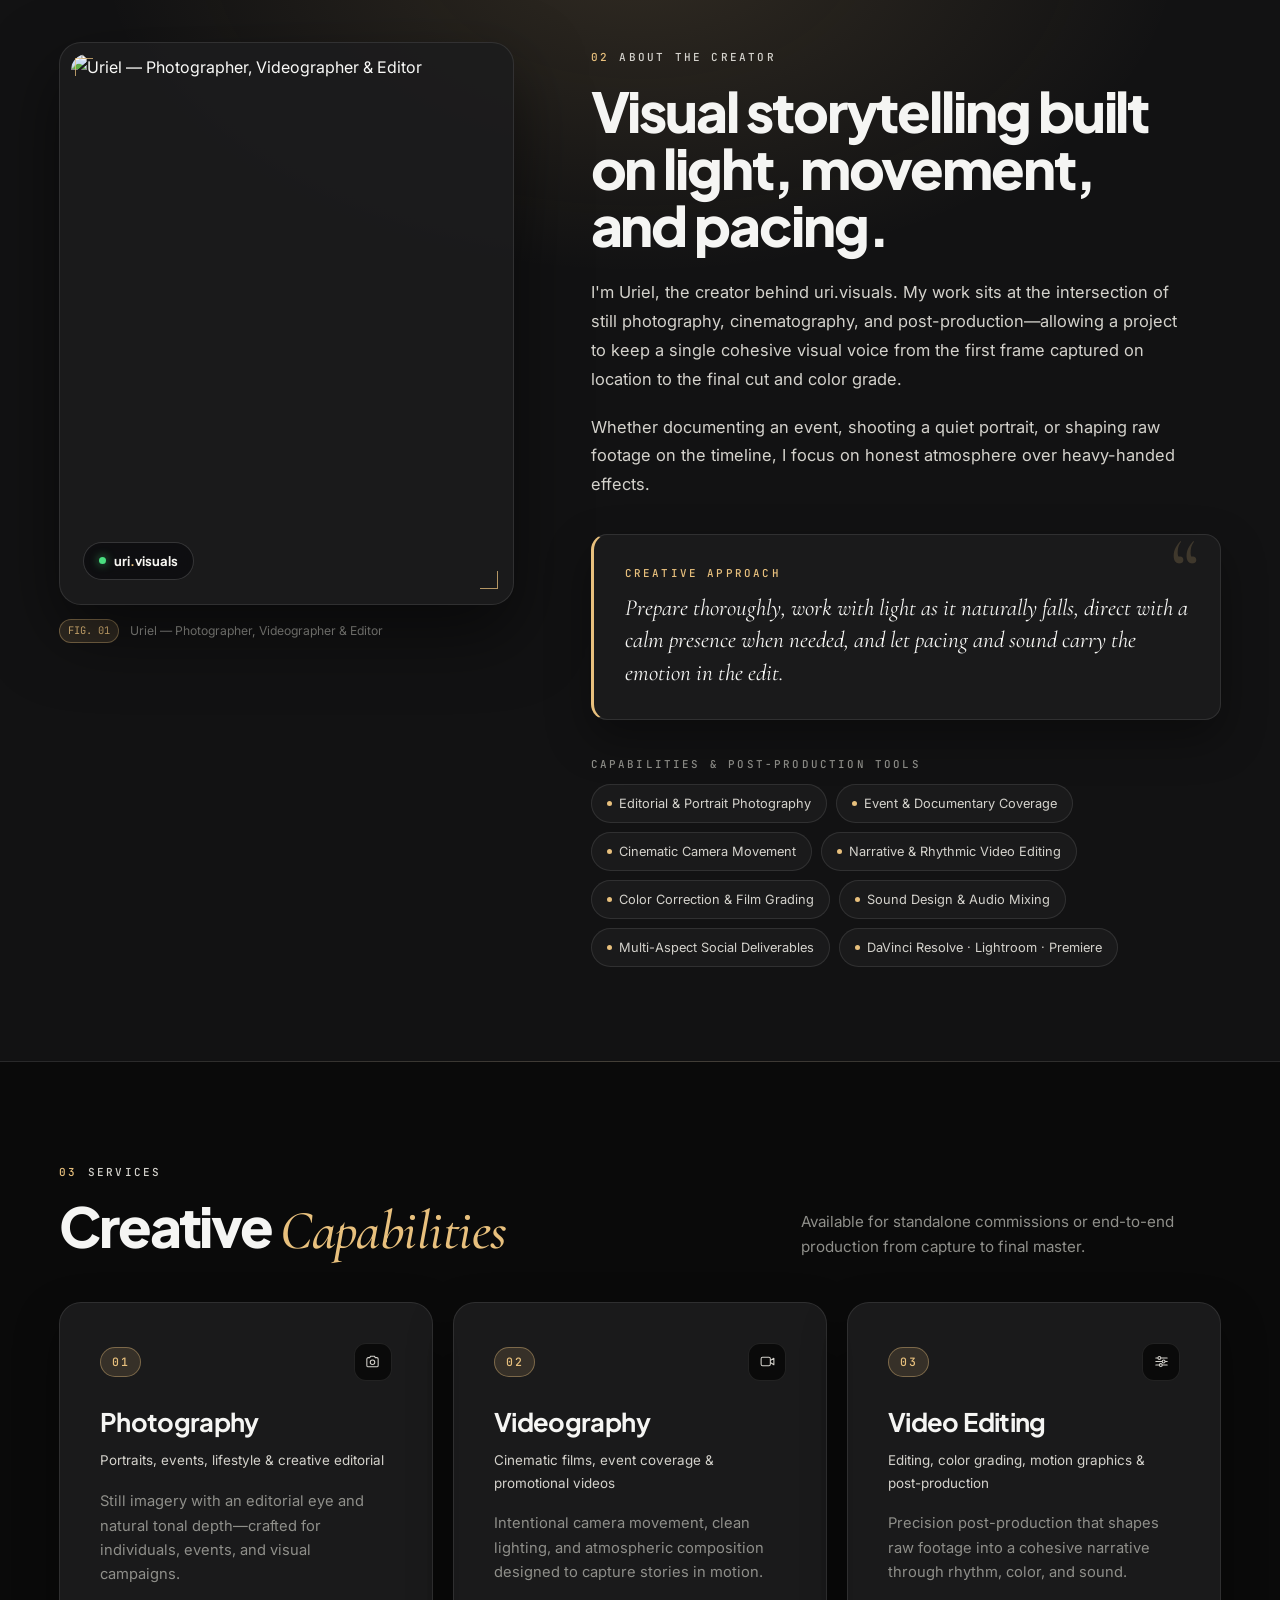
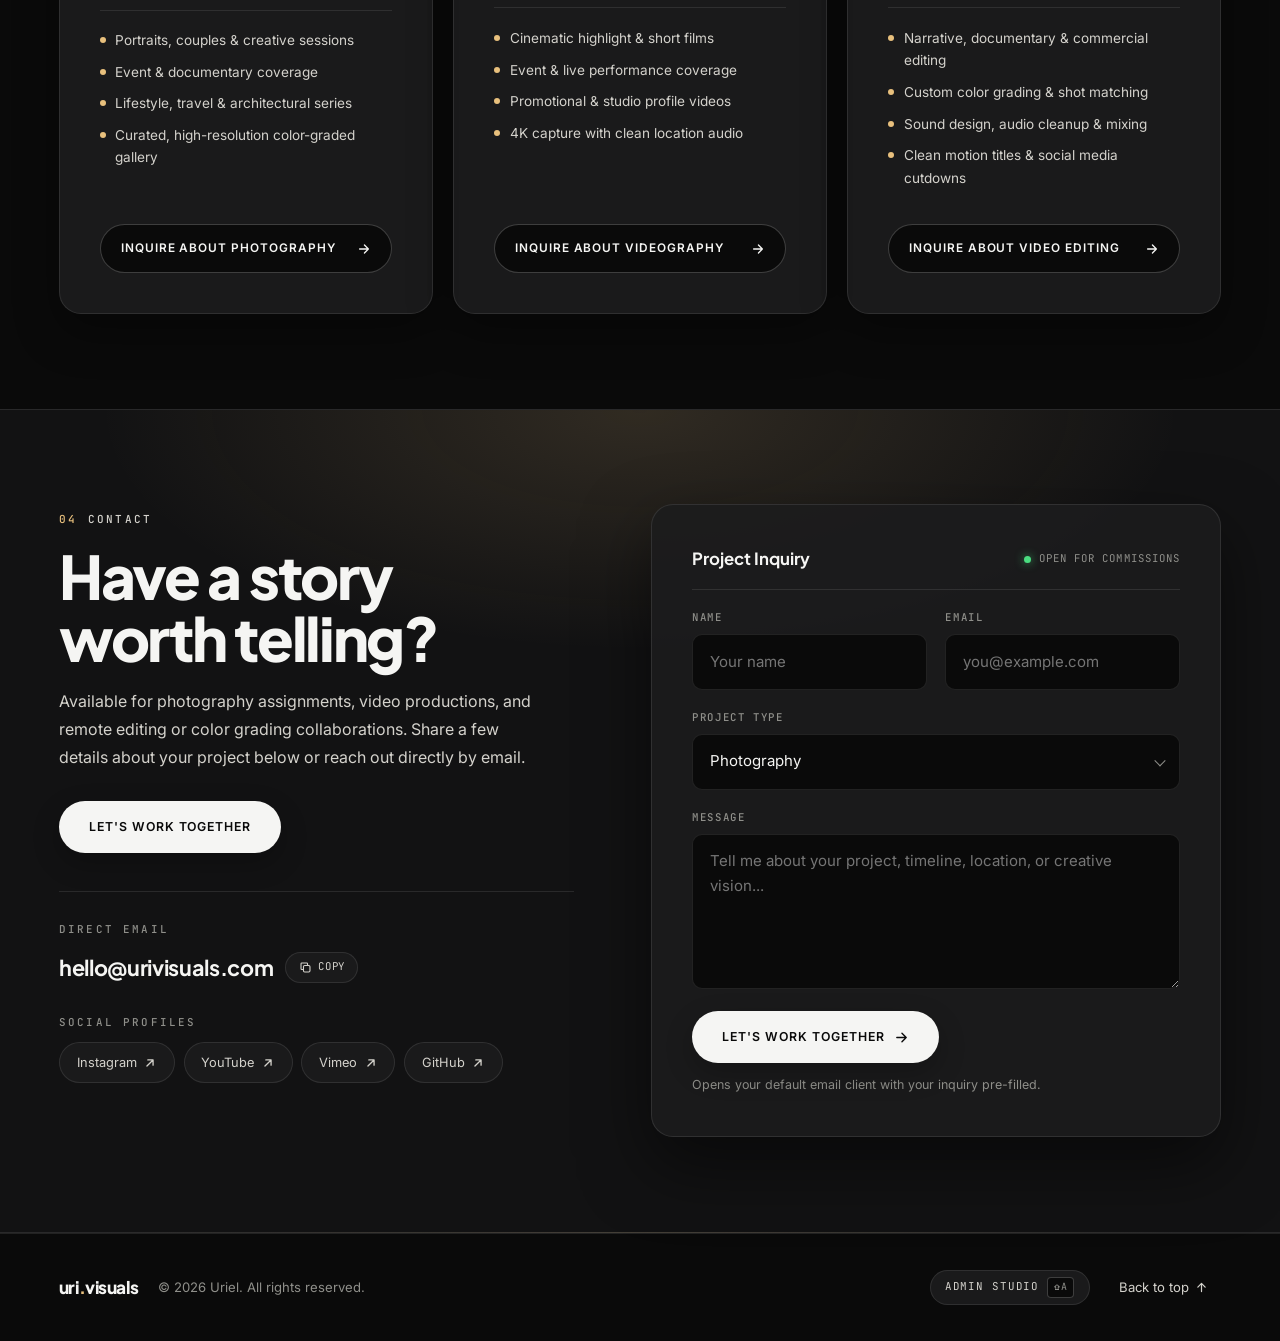
==== commit 42f5ee18: "Redesign portfolio & Admin Studio with Cinematic Editorial Bento UI and Dark/Light mode" ====
--- a/index.html
+++ b/index.html
@@ -14,7 +14,18 @@
   <link rel="apple-touch-icon" href="assets/brand/favicon.svg" />
   <link rel="preconnect" href="https://fonts.googleapis.com" />
   <link rel="preconnect" href="https://fonts.gstatic.com" crossorigin />
-  <link href="https://fonts.googleapis.com/css2?family=Inter:wght@300;400;500;600&family=Plus+Jakarta+Sans:wght@600;700;800&display=swap" rel="stylesheet" />
+  <link href="https://fonts.googleapis.com/css2?family=Cormorant+Garamond:ital,wght@0,500;0,600;1,400;1,500;1,600&family=Inter:wght@300;400;500;600&family=JetBrains+Mono:wght@400;500&family=Plus+Jakarta+Sans:wght@500;600;700;800&display=swap" rel="stylesheet" />
+  <script>
+    /* Prevent flash of wrong color scheme before CSS renders */
+    (() => {
+      try {
+        const saved = localStorage.getItem("uri_visuals_color_scheme");
+        if (saved === "light" || saved === "dark") {
+          document.documentElement.dataset.colorScheme = saved;
+        }
+      } catch (_) {}
+    })();
+  </script>
   <link rel="stylesheet" href="css/styles.css" />
 </head>
 <body class="is-loading">
@@ -25,10 +36,22 @@
     This file (index.html) only defines the page structure.
   -->
 
-  <!-- ============ OPENING ANIMATION ============ -->
+  <!-- Subtle analog cinema film grain overlay -->
+  <div class="film-grain" aria-hidden="true"></div>
+
+  <!-- Reading / scroll progress bar -->
+  <div class="scroll-progress" id="scrollProgress" aria-hidden="true"></div>
+
+  <!-- ============ OPENING SHUTTER ANIMATION ============ -->
   <div class="intro" id="intro" aria-hidden="true">
     <div class="intro__panel intro__panel--top"></div>
     <div class="intro__panel intro__panel--bottom"></div>
+    <div class="intro__frame">
+      <span class="vf-corner vf-corner--tl"></span>
+      <span class="vf-corner vf-corner--tr"></span>
+      <span class="vf-corner vf-corner--bl"></span>
+      <span class="vf-corner vf-corner--br"></span>
+    </div>
     <div class="intro__center">
       <svg class="intro__aperture" viewBox="0 0 100 100" fill="none" aria-hidden="true">
         <circle class="intro__ring" cx="50" cy="50" r="44" pathLength="1" />
@@ -38,63 +61,116 @@
       <p class="intro__word" id="introWord">uri.visuals</p>
       <div class="intro__bar"><span></span></div>
       <p class="intro__tag" id="introTag">Photography · Videography · Editing</p>
+      <span class="intro__skip">Click anywhere to enter</span>
     </div>
   </div>
 
-  <!-- ============ HEADER / NAV ============ -->
+  <!-- ============ HEADER / FLOATING NAVIGATION ============ -->
   <header class="nav" id="nav">
-    <!-- ✏️ Header text is set in js/content.js → shortName (no icon on header) -->
-    <a href="#top" class="nav__logo" data-bind="shortName">uri<span>.</span>visuals</a>
-    <nav class="nav__links" id="navLinks" aria-label="Primary">
-      <a href="#work" data-nav-filter="all">Work</a>
-      <a href="#work" data-nav-filter="photography">Photography</a>
-      <a href="#work" data-nav-filter="videography">Videography</a>
-      <a href="#work" data-nav-filter="editing">Editing</a>
-      <a href="#about">About</a>
-      <a href="#services">Services</a>
-      <a href="#contact" class="nav__cta">Get in Touch</a>
-    </nav>
-    <button class="nav__toggle" id="navToggle" aria-label="Open menu" aria-expanded="false">
-      <span></span><span></span>
-    </button>
+    <div class="nav__inner">
+      <!-- ✏️ Header text is set in js/content.js → shortName (no icon on header) -->
+      <a href="#top" class="nav__logo" data-bind="shortName">uri<span>.</span>visuals</a>
+
+      <nav class="nav__links" id="navLinks" aria-label="Primary">
+        <a href="#work" data-nav-filter="all" data-section="work">Work</a>
+        <a href="#work" data-nav-filter="photography">Photography</a>
+        <a href="#work" data-nav-filter="videography">Videography</a>
+        <a href="#work" data-nav-filter="editing">Editing</a>
+        <a href="#about" data-section="about">About</a>
+        <a href="#services" data-section="services">Services</a>
+        <a href="#contact" class="nav__cta" data-section="contact">
+          <span>Get in Touch</span>
+          <svg width="13" height="13" viewBox="0 0 16 16" fill="none" aria-hidden="true">
+            <path d="M4.5 11.5L11.5 4.5M11.5 4.5H5.5M11.5 4.5V10.5" stroke="currentColor" stroke-width="1.5" stroke-linecap="round" stroke-linejoin="round"/>
+          </svg>
+        </a>
+      </nav>
+
+      <div class="nav__controls">
+        <button type="button" class="theme-toggle" id="themeToggle" aria-label="Switch between dark cinema and light gallery mode" title="Toggle Dark / Light Studio Mode">
+          <svg class="theme-toggle__sun" width="16" height="16" viewBox="0 0 24 24" fill="none" aria-hidden="true">
+            <circle cx="12" cy="12" r="4.5" stroke="currentColor" stroke-width="1.7"/>
+            <path d="M12 2.5V5M12 19V21.5M4.93 4.93L6.7 6.7M17.3 17.3L19.07 19.07M2.5 12H5M19 12H21.5M4.93 19.07L6.7 17.3M17.3 6.7L19.07 4.93" stroke="currentColor" stroke-width="1.7" stroke-linecap="round"/>
+          </svg>
+          <svg class="theme-toggle__moon" width="15" height="15" viewBox="0 0 24 24" fill="none" aria-hidden="true">
+            <path d="M20.2 14.7A8.5 8.5 0 0 1 9.3 3.8a8.5 8.5 0 1 0 10.9 10.9Z" stroke="currentColor" stroke-width="1.7" stroke-linejoin="round"/>
+          </svg>
+        </button>
+
+        <button class="nav__toggle" id="navToggle" aria-label="Open menu" aria-expanded="false">
+          <span></span><span></span>
+        </button>
+      </div>
+    </div>
   </header>
 
   <main id="top">
-    <!-- ============ 1. HERO SECTION ============ -->
+    <!-- ============ 1. DRAMATIC ASYMMETRIC SPLIT HERO ============ -->
     <section class="hero" aria-label="Introduction">
       <div class="hero__media">
+        <div class="hero__ambient" aria-hidden="true"></div>
+        <img id="heroImage" alt="" hidden />
         <video id="heroVideo" autoplay muted loop playsinline preload="metadata"></video>
-        <div class="hero__overlay"></div>
+        <div class="hero__overlay" id="heroOverlay"></div>
+      </div>
+
+      <!-- Subtle Cinema Viewfinder Frame Marks -->
+      <div class="hero__reticle" aria-hidden="true">
+        <span class="vf-corner vf-corner--tl"></span>
+        <span class="vf-corner vf-corner--tr"></span>
+        <span class="vf-corner vf-corner--bl"></span>
+        <span class="vf-corner vf-corner--br"></span>
       </div>
 
       <div class="hero__content">
-        <p class="eyebrow reveal">
-          <span data-bind="roles"></span>
-          <span class="dot"></span>
-          <span data-bind="location"></span>
-        </p>
-
-        <h1 class="hero__title reveal" id="heroHeadline">Capturing Moments.<br />Creating Stories.</h1>
-        <p class="hero__lead reveal" data-bind="heroSubheadline"></p>
-        <p class="hero__bio reveal" id="heroBio"></p>
-
-        <div class="hero__actions reveal">
-          <a href="#work" class="btn btn--light" data-bind="primaryCta">Explore My Work</a>
-          <a href="#contact" class="btn btn--ghost" data-bind="secondaryCta">Get in Touch</a>
+        <div class="hero__grid">
+          <!-- Left Editorial Column -->
+          <div class="hero__editorial">
+            <div class="hero__top-row reveal">
+              <p class="eyebrow eyebrow--pill">
+                <span class="pulse" aria-hidden="true"></span>
+                <span data-bind="roles"></span>
+                <span class="dot" aria-hidden="true"></span>
+                <span data-bind="location"></span>
+              </p>
+            </div>
+
+            <h1 class="hero__title reveal" id="heroHeadline">Capturing Moments.<br /><span class="hero__title-serif">Creating Stories.</span></h1>
+
+            <div class="hero__copy reveal">
+              <p class="hero__lead" data-bind="heroSubheadline"></p>
+              <p class="hero__bio" id="heroBio"></p>
+            </div>
+
+            <div class="hero__actions reveal">
+              <a href="#work" class="btn btn--light">
+                <span data-bind="primaryCta">Explore My Work</span>
+                <svg class="btn__icon" width="15" height="15" viewBox="0 0 16 16" fill="none" aria-hidden="true">
+                  <path d="M3 8H13M13 8L8.5 3.5M13 8L8.5 12.5" stroke="currentColor" stroke-width="1.5" stroke-linecap="round" stroke-linejoin="round"/>
+                </svg>
+              </a>
+              <a href="#contact" class="btn btn--ghost">
+                <span data-bind="secondaryCta">Get in Touch</span>
+              </a>
+            </div>
+          </div>
+
+          <!-- Right Interactive Glass Bento Showcase (populated live from js/content.js → work) -->
+          <div class="hero__showcase reveal" id="heroShowcase" aria-label="Featured portfolio highlights"></div>
         </div>
 
         <dl class="hero__meta reveal">
-          <div>
+          <div class="hero__meta-item">
             <dt>Disciplines</dt>
             <dd data-bind="roles"></dd>
           </div>
-          <div>
+          <div class="hero__meta-item">
             <dt>Direct Contact</dt>
             <dd><a data-bind="emailLink"></a></dd>
           </div>
-          <div>
+          <div class="hero__meta-item">
             <dt>Availability</dt>
-            <dd><span class="pulse"></span><span data-bind="location"></span></dd>
+            <dd><span class="pulse" aria-hidden="true"></span><span data-bind="location"></span></dd>
           </div>
         </dl>
       </div>
@@ -105,142 +181,238 @@
       </a>
     </section>
 
-    <!-- ============ 2 & 3. FEATURED WORK & PORTFOLIO CATEGORIES ============ -->
-    <section class="section" id="work">
-      <div class="section__head">
-        <div>
-          <p class="eyebrow">Featured Work</p>
-          <h2 class="section__title">Selected Projects</h2>
-        </div>
-
-        <div class="filters" role="tablist" aria-label="Filter portfolio by category">
-          <button class="filter is-active" data-filter="all" role="tab" aria-selected="true">All</button>
-          <button class="filter" data-filter="photography" role="tab" aria-selected="false">Photography</button>
-          <button class="filter" data-filter="videography" role="tab" aria-selected="false">Videography</button>
-          <button class="filter" data-filter="editing" role="tab" aria-selected="false">Video Editing</button>
-        </div>
-      </div>
-
-      <!-- Category description bar (updates when switching tabs) -->
-      <p class="category-note" id="categoryNote">
-        Curated photography, cinematic video productions, and post-production editing projects. Click any project to open the media viewer and breakdown.
-      </p>
-
-      <!-- Editorial Portfolio Grid (populated from js/content.js → work) -->
-      <div class="grid" id="grid"></div>
+    <!-- ============ KINETIC EDITORIAL DISCIPLINE MARQUEE ============ -->
+    <div class="marquee" aria-hidden="true">
+      <div class="marquee__track" id="marqueeTrack"></div>
+    </div>
+
+    <!-- ============ 2 & 3. FEATURED WORK & PORTFOLIO BENTO SHOWCASE ============ -->
+    <section class="section section--work" id="work">
+      <div class="container">
+        <div class="section__head">
+          <div class="section__heading">
+            <p class="eyebrow"><span class="eyebrow__index">01</span> Featured Work</p>
+            <h2 class="section__title">Selected <span class="serif-accent">Projects</span></h2>
+          </div>
+
+          <div class="filters" role="tablist" aria-label="Filter portfolio by category">
+            <button class="filter is-active" data-filter="all" role="tab" aria-selected="true">
+              <span>All</span>
+              <span class="filter__count" data-count="all"></span>
+            </button>
+            <button class="filter" data-filter="photography" role="tab" aria-selected="false">
+              <span>Photography</span>
+              <span class="filter__count" data-count="photography"></span>
+            </button>
+            <button class="filter" data-filter="videography" role="tab" aria-selected="false">
+              <span>Videography</span>
+              <span class="filter__count" data-count="videography"></span>
+            </button>
+            <button class="filter" data-filter="editing" role="tab" aria-selected="false">
+              <span>Video Editing</span>
+              <span class="filter__count" data-count="editing"></span>
+            </button>
+          </div>
+        </div>
+
+        <!-- Category description bar (updates when switching tabs) -->
+        <div class="category-bar">
+          <p class="category-note" id="categoryNote">
+            Curated photography, cinematic video productions, and post-production editing projects. Click any project to open the media viewer and breakdown.
+          </p>
+          <span class="category-hint">Click any frame to open viewer</span>
+        </div>
+
+        <!-- Editorial Bento Portfolio Grid (populated from js/content.js → work) -->
+        <div class="grid" id="grid"></div>
+      </div>
     </section>
 
     <!-- ============ 4. ABOUT SECTION ============ -->
     <section class="section section--charcoal" id="about">
-      <div class="about">
-        <figure class="about__media reveal">
-          <img id="aboutImg" alt="Portrait of Uriel" loading="lazy" />
-          <figcaption class="about__caption" data-bind="portraitCaption"></figcaption>
-        </figure>
-
-        <div class="about__body">
-          <p class="eyebrow">About</p>
-          <h2 class="section__title about__title" data-bind="aboutHeadline"></h2>
-          <div class="about__prose" id="aboutBio"></div>
-
-          <div class="approach-box">
-            <h3 class="label" data-bind="approachTitle">Creative Approach</h3>
-            <p data-bind="aboutApproach"></p>
-          </div>
-
-          <div class="skills-block">
-            <h3 class="label">Capabilities &amp; Post-Production Tools</h3>
-            <ul class="tags" id="aboutSkills"></ul>
+      <div class="container">
+        <div class="about">
+          <figure class="about__media reveal">
+            <div class="about__frame">
+              <img id="aboutImg" alt="Portrait of Uriel" loading="lazy" />
+              <span class="vf-corner vf-corner--tl" aria-hidden="true"></span>
+              <span class="vf-corner vf-corner--br" aria-hidden="true"></span>
+              <div class="about__badge" aria-hidden="true">
+                <span class="pulse"></span>
+                <span data-bind="shortName">uri<span>.</span>visuals</span>
+              </div>
+            </div>
+            <figcaption class="about__caption">
+              <span class="about__caption-idx">FIG. 01</span>
+              <span data-bind="portraitCaption"></span>
+            </figcaption>
+          </figure>
+
+          <div class="about__body">
+            <p class="eyebrow reveal"><span class="eyebrow__index">02</span> About the Creator</p>
+            <h2 class="section__title about__title reveal" data-bind="aboutHeadline"></h2>
+            <div class="about__prose reveal" id="aboutBio"></div>
+
+            <div class="approach-box reveal">
+              <span class="approach-box__mark" aria-hidden="true">“</span>
+              <h3 class="label" data-bind="approachTitle">Creative Approach</h3>
+              <p data-bind="aboutApproach"></p>
+            </div>
+
+            <div class="skills-block reveal">
+              <h3 class="label">Capabilities &amp; Post-Production Tools</h3>
+              <ul class="tags" id="aboutSkills"></ul>
+            </div>
           </div>
         </div>
       </div>
     </section>
 
     <!-- ============ 5. SERVICES SECTION ============ -->
-    <section class="section" id="services">
-      <div class="section__head">
-        <div>
-          <p class="eyebrow">Services</p>
-          <h2 class="section__title">Creative Capabilities</h2>
-        </div>
-        <p class="section__sub">
-          Available for standalone commissions or end-to-end production from capture to final master.
-        </p>
-      </div>
-
-      <div class="services" id="servicesList"></div>
+    <section class="section section--services" id="services">
+      <div class="container">
+        <div class="section__head">
+          <div class="section__heading">
+            <p class="eyebrow"><span class="eyebrow__index">03</span> Services</p>
+            <h2 class="section__title">Creative <span class="serif-accent">Capabilities</span></h2>
+          </div>
+          <p class="section__sub">
+            Available for standalone commissions or end-to-end production from capture to final master.
+          </p>
+        </div>
+
+        <div class="services" id="servicesList"></div>
+      </div>
     </section>
 
     <!-- ============ 6. CONTACT SECTION ============ -->
-    <section class="section section--charcoal" id="contact">
-      <div class="contact">
-        <div class="contact__info">
-          <p class="eyebrow">Contact</p>
-          <h2 class="section__title contact__title" data-bind="contactHeadline">Have a story worth telling?</h2>
-          <p class="contact__lead" data-bind="contactInvitation"></p>
-
-          <div class="contact__cta-row">
-            <a data-bind="letsWorkBtn" class="btn btn--light" href="#contactForm">Let's Work Together</a>
-          </div>
-
-          <div class="contact__details">
-            <div>
-              <span class="label">Email</span>
-              <a class="contact__email" data-bind="emailLink"></a>
-            </div>
-            <div>
-              <span class="label">Social</span>
-              <ul class="socials" id="socials"></ul>
-            </div>
-          </div>
-        </div>
-
-        <form class="form" id="contactForm">
-          <div class="form__row">
+    <section class="section section--charcoal section--contact" id="contact">
+      <div class="container">
+        <div class="contact">
+          <div class="contact__info reveal">
+            <p class="eyebrow"><span class="eyebrow__index">04</span> Contact</p>
+            <h2 class="section__title contact__title" data-bind="contactHeadline">Have a story worth telling?</h2>
+            <p class="contact__lead" data-bind="contactInvitation"></p>
+
+            <div class="contact__cta-row">
+              <a data-bind="letsWorkBtn" class="btn btn--light" href="#contactForm">Let's Work Together</a>
+            </div>
+
+            <div class="contact__details">
+              <div class="contact__detail-block">
+                <span class="label">Direct Email</span>
+                <div class="contact__email-wrap">
+                  <a class="contact__email" data-bind="emailLink"></a>
+                  <button type="button" class="copy-chip" id="copyEmailBtn" aria-label="Copy email address">
+                    <svg width="13" height="13" viewBox="0 0 16 16" fill="none" aria-hidden="true">
+                      <rect x="5.5" y="5.5" width="8" height="8" rx="1.5" stroke="currentColor" stroke-width="1.35"/>
+                      <path d="M10.5 5.5V3.5C10.5 2.95 10.05 2.5 9.5 2.5H3.5C2.95 2.5 2.5 2.95 2.5 3.5V9.5C2.5 10.05 2.95 10.5 3.5 10.5H5.5" stroke="currentColor" stroke-width="1.35" stroke-linecap="round"/>
+                    </svg>
+                    <span>Copy</span>
+                  </button>
+                </div>
+              </div>
+              <div class="contact__detail-block">
+                <span class="label">Social Profiles</span>
+                <ul class="socials" id="socials"></ul>
+              </div>
+            </div>
+          </div>
+
+          <form class="form reveal" id="contactForm">
+            <div class="form__header">
+              <span class="form__kicker">Project Inquiry</span>
+              <span class="form__status"><span class="pulse" aria-hidden="true"></span>Open for commissions</span>
+            </div>
+
+            <div class="form__row">
+              <label>
+                <span>Name</span>
+                <input name="name" required autocomplete="name" placeholder="Your name" />
+              </label>
+              <label>
+                <span>Email</span>
+                <input name="email" type="email" required autocomplete="email" placeholder="you@example.com" />
+              </label>
+            </div>
+
             <label>
-              <span>Name</span>
-              <input name="name" required autocomplete="name" placeholder="Your name" />
+              <span>Project Type</span>
+              <div class="select-wrap">
+                <select name="type" id="projectType"></select>
+              </div>
             </label>
+
             <label>
-              <span>Email</span>
-              <input name="email" type="email" required autocomplete="email" placeholder="you@example.com" />
+              <span>Message</span>
+              <textarea name="message" rows="5" required placeholder="Tell me about your project, timeline, location, or creative vision..."></textarea>
             </label>
-          </div>
-
-          <label>
-            <span>Project Type</span>
-            <select name="type" id="projectType"></select>
-          </label>
-
-          <label>
-            <span>Message</span>
-            <textarea name="message" rows="5" required placeholder="Tell me about your project, timeline, or idea..."></textarea>
-          </label>
-
-          <button class="btn btn--light" type="submit" data-bind="contactButtonText">Let's Work Together</button>
-          <p class="form__note">Opens your default email client with your message pre-filled.</p>
-        </form>
+
+            <div class="form__footer">
+              <button class="btn btn--light" type="submit">
+                <span data-bind="contactButtonText">Let's Work Together</span>
+                <svg class="btn__icon" width="15" height="15" viewBox="0 0 16 16" fill="none" aria-hidden="true">
+                  <path d="M3 8H13M13 8L8.5 3.5M13 8L8.5 12.5" stroke="currentColor" stroke-width="1.5" stroke-linecap="round" stroke-linejoin="round"/>
+                </svg>
+              </button>
+              <p class="form__note">Opens your default email client with your inquiry pre-filled.</p>
+            </div>
+          </form>
+        </div>
       </div>
     </section>
   </main>
 
   <footer class="footer">
-    <span>© <span id="year"></span> <span data-bind="shortName">uri.visuals</span> — <span data-bind="name">Uriel</span>.</span>
-    <div class="footer__links">
-      <a href="admin.html" class="footer__admin" title="Open Admin Panel (or press Shift+A)">Admin Studio</a>
-      <a href="#top">Back to top ↑</a>
+    <div class="footer__inner">
+      <div class="footer__left">
+        <span class="footer__brand" data-bind="shortName">uri<span>.</span>visuals</span>
+        <span class="footer__copy">© <span id="year"></span> <span data-bind="name">Uriel</span>. All rights reserved.</span>
+      </div>
+      <div class="footer__links">
+        <a href="admin.html" class="footer__admin" title="Open Admin Panel (or press Shift+A)">
+          <span>Admin Studio</span>
+          <kbd>⇧A</kbd>
+        </a>
+        <a href="#top" class="footer__top">
+          <span>Back to top</span>
+          <svg width="13" height="13" viewBox="0 0 16 16" fill="none" aria-hidden="true">
+            <path d="M8 13V3M8 3L3.5 7.5M8 3L12.5 7.5" stroke="currentColor" stroke-width="1.5" stroke-linecap="round" stroke-linejoin="round"/>
+          </svg>
+        </a>
+      </div>
     </div>
   </footer>
 
   <!-- ============ IMMERSIVE PROJECT VIEWER MODAL ============ -->
   <div class="lightbox" id="lightbox" role="dialog" aria-modal="true" aria-label="Project viewer" hidden>
     <div class="lightbox__topbar">
-      <span class="lightbox__counter" id="lbCounter"></span>
-      <button class="lightbox__close" id="lbClose" aria-label="Close viewer">Close ×</button>
-    </div>
-
-    <button class="lightbox__nav lightbox__nav--prev" id="lbPrev" aria-label="Previous project">‹</button>
-    <button class="lightbox__nav lightbox__nav--next" id="lbNext" aria-label="Next project">›</button>
+      <div class="lightbox__topbar-left">
+        <span class="lightbox__counter" id="lbCounter"></span>
+      </div>
+      <div class="lightbox__topbar-right">
+        <span class="lightbox__hints" aria-hidden="true">
+          <kbd>←</kbd><kbd>→</kbd> Projects · <kbd>ESC</kbd> Close
+        </span>
+        <button class="lightbox__close" id="lbClose" aria-label="Close viewer">
+          <span>Close</span>
+          <svg width="14" height="14" viewBox="0 0 16 16" fill="none" aria-hidden="true">
+            <path d="M3.5 3.5L12.5 12.5M12.5 3.5L3.5 12.5" stroke="currentColor" stroke-width="1.6" stroke-linecap="round"/>
+          </svg>
+        </button>
+      </div>
+    </div>
+
+    <button class="lightbox__nav lightbox__nav--prev" id="lbPrev" aria-label="Previous project">
+      <svg width="20" height="20" viewBox="0 0 24 24" fill="none" aria-hidden="true">
+        <path d="M15 6L9 12L15 18" stroke="currentColor" stroke-width="1.8" stroke-linecap="round" stroke-linejoin="round"/>
+      </svg>
+    </button>
+    <button class="lightbox__nav lightbox__nav--next" id="lbNext" aria-label="Next project">
+      <svg width="20" height="20" viewBox="0 0 24 24" fill="none" aria-hidden="true">
+        <path d="M9 6L15 12L9 18" stroke="currentColor" stroke-width="1.8" stroke-linecap="round" stroke-linejoin="round"/>
+      </svg>
+    </button>
 
     <div class="lightbox__body">
       <div class="lightbox__stage" id="lbStage"></div>
--- a/css/styles.css
+++ b/css/styles.css
@@ -1,26 +1,87 @@
 /* ==========================================================
    uri.visuals — Photography, Videography & Editing Portfolio
+   Cinematic Editorial Bento Design System (Dark & Light Mode)
    ----------------------------------------------------------
    ✏️ Text, photos & videos are edited in:  js/content.js
    ✏️ Colors, typography & spacing variables are right below.
    ========================================================== */
 :root {
-  --bg: #0a0a0a;             /* deep studio black */
-  --bg-charcoal: #121213;    /* charcoal gray surface */
-  --bg-elevated: #1a1a1c;    /* subtle card surface */
-  --line: rgba(255, 255, 255, 0.1);
-  --line-strong: rgba(255, 255, 255, 0.24);
-  --text: #f5f5f3;           /* crisp off-white */
-  --neutral: #d4d2cc;        /* warm neutral tone */
+  --bg: #0a0a0a;             /* deep studio black (synced with Admin Theme) */
+  --bg-charcoal: #121213;    /* charcoal surface (synced with Admin Theme) */
+  --bg-elevated: #17171a;    /* elevated card surface */
+  --text: #f5f5f3;           /* crisp off-white (synced with Admin Theme) */
+  --neutral: #d4d2cc;        /* warm neutral tone (synced with Admin Theme) */
   --muted: #8f8f8a;          /* muted gray supporting text */
+
+  /* Signature tungsten-gold accent (matches assets/brand/favicon.svg & logo.svg) */
+  --accent: #e8c07d;
+  --accent-soft: rgba(232, 192, 125, 0.14);
+  --accent-line: rgba(232, 192, 125, 0.4);
+  --live: #4ade80;
+
+  /* Dynamic surfaces derived from theme variables */
+  --surface: color-mix(in srgb, var(--bg-charcoal) 86%, var(--text) 4%);
+  --surface-hover: color-mix(in srgb, var(--bg-charcoal) 78%, var(--text) 7%);
+  --glass: color-mix(in srgb, var(--bg) 76%, transparent);
+  --glass-strong: color-mix(in srgb, var(--bg) 92%, transparent);
+  --line: color-mix(in srgb, var(--text) 10%, transparent);
+  --line-strong: color-mix(in srgb, var(--text) 22%, transparent);
+  --shadow-lg: 0 28px 68px rgba(0, 0, 0, 0.5);
+  --shadow-md: 0 18px 44px rgba(0, 0, 0, 0.36);
+
+  /* Media overlay surfaces (always readable over photography/video) */
+  --media-pill-bg: rgba(10, 10, 12, 0.72);
+  --media-pill-border: rgba(255, 255, 255, 0.16);
+  --media-dock-bg: rgba(12, 12, 15, 0.78);
+  --media-text: #f7f6f2;
+  --media-muted: #d4d2cc;
+  --media-accent: #e8c07d;
+
+  /* Typography */
   --display: "Plus Jakarta Sans", "Inter", system-ui, -apple-system, sans-serif;
+  --serif: "Cormorant Garamond", Georgia, "Times New Roman", serif;
   --sans: "Inter", system-ui, -apple-system, sans-serif;
-  --pad: clamp(1.5rem, 5vw, 5.5rem);
+  --mono: "JetBrains Mono", ui-monospace, SFMono-Regular, Menlo, monospace;
+
+  /* Layout & Motion */
+  --pad: clamp(1.25rem, 4.6vw, 4.75rem);
+  --container: 1400px;
+  --radius-sm: 10px;
+  --radius-md: 16px;
+  --radius-lg: 22px;
   --ease: cubic-bezier(0.22, 1, 0.36, 1);
+  color-scheme: dark;
+}
+
+/* ---------- Warm Archival Gallery Light Studio Mode ---------- */
+:root[data-color-scheme="light"] {
+  --bg: #f4f1ea !important;
+  --bg-charcoal: #eae5da !important;
+  --bg-elevated: #fbf9f5 !important;
+  --text: #121214 !important;
+  --neutral: #46443e !important;
+  --muted: #6f6c64 !important;
+  --accent: #a67226;
+  --accent-soft: rgba(166, 114, 38, 0.12);
+  --accent-line: rgba(166, 114, 38, 0.38);
+  --live: #16a34a;
+  --surface: #fbf9f5;
+  --surface-hover: #ffffff;
+  --glass: rgba(244, 241, 234, 0.82);
+  --glass-strong: rgba(244, 241, 234, 0.95);
+  --line: rgba(18, 18, 20, 0.1);
+  --line-strong: rgba(18, 18, 20, 0.22);
+  --shadow-lg: 0 26px 60px rgba(24, 20, 12, 0.12);
+  --shadow-md: 0 14px 34px rgba(24, 20, 12, 0.08);
+  color-scheme: light;
 }
 
 *, *::before, *::after { box-sizing: border-box; }
-html { scroll-behavior: smooth; scroll-padding-top: 56px; }
+html {
+  scroll-behavior: smooth;
+  scroll-padding-top: 86px;
+  background: var(--bg);
+}
 body {
   margin: 0;
   background: var(--bg);
@@ -28,36 +89,119 @@
   font-family: var(--sans);
   font-weight: 400;
   line-height: 1.65;
+  overflow-x: hidden;
   -webkit-font-smoothing: antialiased;
   text-rendering: optimizeLegibility;
+  transition: background-color 0.35s var(--ease), color 0.35s var(--ease);
+}
+::selection {
+  background: var(--accent);
+  color: #0a0a0a;
 }
 img, video { display: block; max-width: 100%; }
 a { color: inherit; text-decoration: none; }
 button { font: inherit; color: inherit; cursor: pointer; background: none; border: 0; }
+:focus-visible {
+  outline: 2px solid var(--accent);
+  outline-offset: 3px;
+  border-radius: 6px;
+}
+
+.container {
+  width: 100%;
+  max-width: var(--container);
+  margin-inline: auto;
+}
+
+/* ---------- Subtle Film Grain & Scroll Progress ---------- */
+.film-grain {
+  position: fixed;
+  inset: 0;
+  z-index: 150;
+  pointer-events: none;
+  opacity: 0.03;
+  background-image: url("data:image/svg+xml,%3Csvg viewBox='0 0 200 200' xmlns='http://www.w3.org/2000/svg'%3E%3Cfilter id='n'%3E%3CfeTurbulence type='fractalNoise' baseFrequency='0.82' numOctaves='3' stitchTiles='stitch'/%3E%3C/filter%3E%3Crect width='100%25' height='100%25' filter='url(%23n)'/%3E%3C/svg%3E");
+  background-size: 180px 180px;
+}
+:root[data-color-scheme="light"] .film-grain {
+  opacity: 0.022;
+}
+.scroll-progress {
+  position: fixed;
+  top: 0;
+  left: 0;
+  right: 0;
+  height: 2.5px;
+  z-index: 95;
+  background: linear-gradient(90deg, var(--accent), var(--text));
+  transform-origin: left center;
+  transform: scaleX(0);
+  pointer-events: none;
+  will-change: transform;
+}
+
+/* ---------- Viewfinder Corner Reticles ---------- */
+.vf-corner {
+  position: absolute;
+  width: 18px;
+  height: 18px;
+  pointer-events: none;
+  border-color: color-mix(in srgb, var(--text) 26%, transparent);
+  border-style: solid;
+  border-width: 0;
+}
+.vf-corner--tl { top: 0; left: 0; border-top-width: 1px; border-left-width: 1px; }
+.vf-corner--tr { top: 0; right: 0; border-top-width: 1px; border-right-width: 1px; }
+.vf-corner--bl { bottom: 0; left: 0; border-bottom-width: 1px; border-left-width: 1px; }
+.vf-corner--br { bottom: 0; right: 0; border-bottom-width: 1px; border-right-width: 1px; }
 
 /* ---------- Typography Helpers ---------- */
+.serif-accent {
+  font-family: var(--serif);
+  font-style: italic;
+  font-weight: 500;
+  letter-spacing: -0.01em;
+  color: var(--accent);
+}
 .eyebrow {
   display: inline-flex;
   align-items: center;
   flex-wrap: wrap;
   gap: 0.65rem;
-  margin: 0 0 1.25rem;
-  font-size: 0.72rem;
+  margin: 0 0 1.05rem;
+  font-family: var(--mono);
+  font-size: 0.69rem;
   font-weight: 500;
-  letter-spacing: 0.22em;
+  letter-spacing: 0.2em;
   text-transform: uppercase;
   color: var(--neutral);
 }
+.eyebrow__index {
+  color: var(--accent);
+  font-weight: 500;
+}
+.eyebrow--pill {
+  padding: 0.44rem 0.95rem;
+  border-radius: 999px;
+  background: color-mix(in srgb, var(--bg) 62%, transparent);
+  border: 1px solid var(--line-strong);
+  backdrop-filter: blur(14px);
+  -webkit-backdrop-filter: blur(14px);
+  letter-spacing: 0.14em;
+  line-height: 1.45;
+  box-shadow: inset 0 1px 0 rgba(255, 255, 255, 0.08);
+}
 .dot {
-  width: 4px;
-  height: 4px;
+  width: 3px;
+  height: 3px;
   border-radius: 50%;
   background: var(--muted);
 }
 .label {
   display: block;
   margin: 0 0 0.65rem;
-  font-size: 0.7rem;
+  font-family: var(--mono);
+  font-size: 0.68rem;
   font-weight: 500;
   letter-spacing: 0.2em;
   text-transform: uppercase;
@@ -66,237 +210,576 @@
 
 /* ---------- Buttons ---------- */
 .btn {
+  position: relative;
   display: inline-flex;
   align-items: center;
   justify-content: center;
-  gap: 0.5rem;
-  padding: 0.95rem 1.85rem;
+  gap: 0.6rem;
+  padding: 0.94rem 1.8rem;
   border-radius: 999px;
   border: 1px solid transparent;
   font-family: var(--sans);
-  font-size: 0.78rem;
-  font-weight: 500;
-  letter-spacing: 0.12em;
+  font-size: 0.77rem;
+  font-weight: 600;
+  letter-spacing: 0.08em;
   text-transform: uppercase;
-  transition: transform 0.35s var(--ease), background 0.3s, color 0.3s, border-color 0.3s;
+  transition: transform 0.35s var(--ease), background 0.3s, color 0.3s, border-color 0.3s, box-shadow 0.35s var(--ease);
+}
+.btn__icon {
+  transition: transform 0.35s var(--ease);
 }
 .btn:hover { transform: translateY(-2px); }
+.btn:hover .btn__icon { transform: translateX(3px); }
+.btn:active { transform: translateY(0); }
 .btn--light {
   background: var(--text);
   color: var(--bg);
+  box-shadow: 0 10px 28px rgba(0, 0, 0, 0.24);
 }
 .btn--light:hover {
-  background: #ffffff;
+  background: var(--accent);
+  color: #0a0a0a;
+  box-shadow: 0 14px 36px rgba(232, 192, 125, 0.24);
 }
 .btn--ghost {
   border-color: var(--line-strong);
   color: var(--text);
+  background: color-mix(in srgb, var(--bg) 48%, transparent);
+  backdrop-filter: blur(12px);
+  -webkit-backdrop-filter: blur(12px);
 }
 .btn--ghost:hover {
-  border-color: var(--text);
-  background: rgba(255, 255, 255, 0.06);
-}
-
-/* ---------- Header / Navigation ---------- */
+  border-color: var(--accent-line);
+  color: var(--accent);
+  background: var(--accent-soft);
+}
+
+/* ---------- Header / Floating Glass Navigation ---------- */
 .nav {
   position: fixed;
   inset: 0 0 auto 0;
-  z-index: 60;
+  z-index: 70;
+  padding: 1.15rem var(--pad);
+  transition: padding 0.45s var(--ease);
+  pointer-events: none;
+}
+.nav__inner {
+  pointer-events: auto;
+  width: 100%;
+  max-width: var(--container);
+  margin-inline: auto;
   display: flex;
   align-items: center;
   justify-content: space-between;
-  padding: 1.5rem var(--pad);
-  transition: background 0.35s, padding 0.35s, border-color 0.35s;
-  border-bottom: 1px solid transparent;
+  gap: 1rem;
+  padding: 0.42rem 0;
+  border-radius: 999px;
+  border: 1px solid transparent;
+  background: transparent;
+  transition:
+    padding 0.45s var(--ease),
+    background 0.45s var(--ease),
+    border-color 0.45s var(--ease),
+    box-shadow 0.45s var(--ease),
+    max-width 0.45s var(--ease);
 }
 .nav.is-scrolled {
-  background: rgba(10, 10, 10, 0.84);
-  backdrop-filter: blur(16px);
-  -webkit-backdrop-filter: blur(16px);
-  padding-block: 1rem;
-  border-bottom-color: var(--line);
+  padding-top: 0.8rem;
+  padding-bottom: 0.4rem;
+}
+.nav.is-scrolled .nav__inner {
+  max-width: 1120px;
+  padding: 0.54rem 0.68rem 0.54rem 1.4rem;
+  background: var(--glass);
+  backdrop-filter: blur(22px) saturate(150%);
+  -webkit-backdrop-filter: blur(22px) saturate(150%);
+  border-color: var(--line);
+  box-shadow: var(--shadow-md), inset 0 1px 0 rgba(255, 255, 255, 0.08);
 }
 .nav__logo {
   font-family: var(--display);
-  font-size: 1.25rem;
-  font-weight: 700;
-  letter-spacing: -0.02em;
-}
-.nav__logo span { color: var(--muted); }
+  font-size: 1.22rem;
+  font-weight: 800;
+  letter-spacing: -0.03em;
+  display: inline-flex;
+  align-items: baseline;
+  white-space: nowrap;
+}
+.nav__logo span {
+  color: var(--accent);
+}
 .nav__links {
   display: flex;
   align-items: center;
-  gap: 2rem;
+  gap: 0.25rem;
   font-size: 0.8rem;
-  font-weight: 400;
-  letter-spacing: 0.06em;
+  font-weight: 500;
 }
 .nav__links a:not(.nav__cta) {
   position: relative;
+  padding: 0.46rem 0.82rem;
+  border-radius: 999px;
   color: var(--neutral);
-  transition: color 0.25s;
-}
-.nav__links a:not(.nav__cta)::after {
+  transition: color 0.25s, background 0.25s;
+}
+.nav__links a:not(.nav__cta):hover {
+  color: var(--text);
+  background: color-mix(in srgb, var(--text) 7%, transparent);
+}
+.nav__links a:not(.nav__cta).is-current {
+  color: var(--text);
+  background: color-mix(in srgb, var(--text) 10%, transparent);
+}
+.nav__links a:not(.nav__cta).is-current::after {
   content: "";
   position: absolute;
-  left: 0;
-  bottom: -5px;
-  width: 100%;
-  height: 1px;
-  background: var(--text);
-  transform: scaleX(0);
-  transform-origin: right;
-  transition: transform 0.35s var(--ease);
-}
-.nav__links a:not(.nav__cta):hover { color: var(--text); }
-.nav__links a:not(.nav__cta):hover::after {
-  transform: scaleX(1);
-  transform-origin: left;
+  left: 50%;
+  bottom: 4px;
+  width: 4px;
+  height: 4px;
+  border-radius: 50%;
+  background: var(--accent);
+  transform: translateX(-50%);
 }
 .nav__cta {
-  padding: 0.55rem 1.15rem;
+  margin-left: 0.45rem;
+  display: inline-flex;
+  align-items: center;
+  gap: 0.4rem;
+  padding: 0.54rem 1.12rem;
   border: 1px solid var(--line-strong);
   border-radius: 999px;
-  font-size: 0.75rem;
-  letter-spacing: 0.1em;
+  background: color-mix(in srgb, var(--text) 6%, transparent);
+  font-size: 0.72rem;
+  font-weight: 600;
+  letter-spacing: 0.08em;
   text-transform: uppercase;
   transition: background 0.25s, color 0.25s, border-color 0.25s;
 }
+.nav__cta svg { transition: transform 0.28s var(--ease); }
 .nav__cta:hover {
   background: var(--text);
   color: var(--bg);
   border-color: var(--text);
 }
+.nav__cta:hover svg { transform: translate(1.5px, -1.5px); }
+
+.nav__controls {
+  display: flex;
+  align-items: center;
+  gap: 0.5rem;
+}
+.theme-toggle {
+  width: 38px;
+  height: 38px;
+  border-radius: 50%;
+  border: 1px solid var(--line-strong);
+  background: color-mix(in srgb, var(--bg) 52%, transparent);
+  backdrop-filter: blur(12px);
+  display: grid;
+  place-items: center;
+  color: var(--text);
+  transition: border-color 0.25s, background 0.25s, color 0.25s, transform 0.25s var(--ease);
+}
+.theme-toggle:hover {
+  border-color: var(--accent-line);
+  background: var(--accent-soft);
+  color: var(--accent);
+  transform: rotate(12deg);
+}
+.theme-toggle__moon { display: none; }
+:root[data-color-scheme="light"] .theme-toggle__sun { display: none; }
+:root[data-color-scheme="light"] .theme-toggle__moon { display: block; }
+
 .nav__toggle {
   display: none;
-  width: 36px;
-  height: 36px;
+  width: 38px;
+  height: 38px;
   position: relative;
+  border-radius: 50%;
+  border: 1px solid var(--line-strong);
+  background: color-mix(in srgb, var(--bg) 60%, transparent);
 }
 .nav__toggle span {
   position: absolute;
-  left: 6px;
-  right: 6px;
+  left: 9px;
+  right: 9px;
   height: 1.5px;
   background: var(--text);
+  border-radius: 2px;
   transition: transform 0.35s var(--ease);
 }
-.nav__toggle span:first-child { top: 13px; }
-.nav__toggle span:last-child { top: 21px; }
+.nav__toggle span:first-child { top: 14px; }
+.nav__toggle span:last-child { top: 22px; }
 .nav__toggle[aria-expanded="true"] span:first-child { transform: translateY(4px) rotate(45deg); }
 .nav__toggle[aria-expanded="true"] span:last-child { transform: translateY(-4px) rotate(-45deg); }
 
-/* ---------- Hero Section ---------- */
+/* ---------- 1. Dramatic Asymmetric Split Hero ---------- */
 .hero {
   position: relative;
   min-height: 100svh;
   display: flex;
-  align-items: flex-end;
-  padding: 8.5rem var(--pad) clamp(3.5rem, 7vh, 5.5rem);
+  align-items: center;
+  padding: clamp(6.6rem, 11vh, 8.2rem) var(--pad) clamp(2.5rem, 5vh, 4rem);
   overflow: hidden;
   border-bottom: 1px solid var(--line);
 }
 .hero__media {
   position: absolute;
+  inset: -4% 0;
+  z-index: -2;
+  transition: transform 2s var(--ease), filter 1.6s var(--ease);
+  will-change: transform;
+}
+body.is-loading .hero__media {
+  transform: scale(1.12);
+  filter: brightness(0.35);
+}
+.hero__ambient {
+  position: absolute;
   inset: 0;
-  z-index: -1;
-  transition: transform 2.2s var(--ease), filter 1.8s var(--ease);
-}
-body.is-loading .hero__media {
-  transform: scale(1.18);
-  filter: brightness(0.35);
-}
-.hero__media video {
+  background:
+    radial-gradient(60% 56% at 82% 20%, rgba(232, 192, 125, 0.16) 0%, transparent 65%),
+    radial-gradient(48% 55% at 15% 82%, color-mix(in srgb, var(--text) 6%, transparent) 0%, transparent 70%),
+    linear-gradient(155deg, var(--bg-charcoal) 0%, var(--bg) 68%);
+}
+.hero__media video,
+.hero__media img {
+  position: relative;
+  z-index: 1;
   width: 100%;
   height: 100%;
   object-fit: cover;
-  filter: grayscale(18%) contrast(1.04);
-}
+  filter: grayscale(var(--hero-gray, 18%)) contrast(1.05);
+}
+.hero__media [hidden] { display: none !important; }
 .hero__overlay {
   position: absolute;
   inset: 0;
+  z-index: 2;
   background:
-    linear-gradient(180deg, rgba(10,10,10,0.68) 0%, rgba(10,10,10,0.38) 40%, rgba(10,10,10,0.88) 82%, var(--bg) 100%);
+    radial-gradient(58% 54% at 82% 20%, rgba(232, 192, 125, 0.12) 0%, transparent 62%),
+    radial-gradient(75% 75% at 22% 58%, color-mix(in srgb, var(--bg) calc(var(--hero-overlay-top, 0.65) * 105%), transparent) 0%, transparent 74%),
+    linear-gradient(
+      180deg,
+      color-mix(in srgb, var(--bg) calc(var(--hero-overlay-top, 0.65) * 100%), transparent) 0%,
+      color-mix(in srgb, var(--bg) calc(var(--hero-overlay-mid, 0.38) * 100%), transparent) 42%,
+      color-mix(in srgb, var(--bg) 88%, transparent) 86%,
+      var(--bg) 100%
+    );
+}
+/* In Warm Light Gallery mode, apply an archival cream veil over background video/image for razor-sharp dark ink */
+:root[data-color-scheme="light"] .hero__overlay {
+  background:
+    radial-gradient(56% 52% at 82% 22%, rgba(166, 114, 38, 0.14) 0%, transparent 62%),
+    linear-gradient(
+      180deg,
+      rgba(244, 241, 234, 0.86) 0%,
+      rgba(244, 241, 234, 0.82) 45%,
+      rgba(244, 241, 234, 0.94) 85%,
+      #f4f1ea 100%
+    );
+}
+.hero__reticle {
+  position: absolute;
+  inset: clamp(5rem, 8vh, 6rem) clamp(1.25rem, 3vw, 2.75rem) clamp(1.25rem, 2.5vh, 2rem);
+  z-index: 0;
+  pointer-events: none;
+  opacity: 0.4;
 }
 .hero__content {
+  position: relative;
+  z-index: 1;
   width: 100%;
-  max-width: 1040px;
-}
+  max-width: var(--container);
+  margin-inline: auto;
+  display: grid;
+  gap: clamp(2rem, 4vh, 3rem);
+}
+.hero__grid {
+  display: grid;
+  grid-template-columns: minmax(0, 1.18fr) minmax(340px, 0.88fr);
+  gap: clamp(2rem, 4.5vw, 4.5rem);
+  align-items: center;
+}
+.hero__editorial {
+  display: flex;
+  flex-direction: column;
+  align-items: flex-start;
+}
+.hero__top-row { margin-bottom: 1.35rem; }
+.hero__top-row .eyebrow { margin: 0; }
 .hero__title {
-  margin: 0 0 1.15rem;
+  margin: 0 0 1.25rem;
   font-family: var(--display);
   font-weight: 800;
-  font-size: clamp(2.5rem, min(6.2vw, 8vh), 5.4rem);
-  line-height: 1.03;
-  letter-spacing: -0.035em;
-}
+  font-size: clamp(2.6rem, min(5.4vw, 7.6vh), 4.95rem);
+  line-height: 0.98;
+  letter-spacing: -0.04em;
+  text-wrap: balance;
+}
+.hero__title-serif {
+  display: inline-block;
+  font-family: var(--serif);
+  font-style: italic;
+  font-weight: 500;
+  font-size: 1.15em;
+  line-height: 0.98;
+  letter-spacing: -0.015em;
+  color: var(--accent);
+}
+.hero__copy { max-width: 56ch; }
 .hero__lead {
-  margin: 0 0 1rem;
-  font-size: clamp(1.08rem, 1.6vw, 1.35rem);
+  margin: 0 0 0.85rem;
+  font-size: clamp(1.06rem, 1.45vw, 1.26rem);
   font-weight: 400;
+  line-height: 1.5;
   color: var(--text);
-  max-width: 58ch;
 }
 .hero__bio {
-  margin: 0 0 2rem;
-  font-size: 0.96rem;
+  margin: 0 0 1.95rem;
+  font-size: 0.94rem;
+  line-height: 1.7;
   color: var(--neutral);
-  max-width: 68ch;
-}
-.hero__bio strong {
+}
+.hero__bio strong { color: var(--text); font-weight: 600; }
+.hero__actions {
+  display: flex;
+  flex-wrap: wrap;
+  align-items: center;
+  gap: 0.85rem;
+}
+
+/* Right Interactive Hero Bento Showcase */
+.hero__showcase {
+  display: grid;
+  grid-template-columns: 1fr 1fr;
+  gap: 0.9rem;
+}
+.hero-bento {
+  position: relative;
+  overflow: hidden;
+  border-radius: var(--radius-lg);
+  border: 1px solid var(--line-strong);
+  background: var(--surface);
+  box-shadow: var(--shadow-lg);
+  transition: transform 0.45s var(--ease), border-color 0.35s, box-shadow 0.45s var(--ease);
+}
+.hero-bento--feature {
+  grid-column: 1 / -1;
+  aspect-ratio: 16 / 10.5;
+  cursor: pointer;
+}
+.hero-bento--teaser {
+  aspect-ratio: 4 / 3.1;
+  cursor: pointer;
+}
+.hero-bento--stat {
+  padding: 1.15rem 1.25rem;
+  display: flex;
+  flex-direction: column;
+  justify-content: space-between;
+  background:
+    radial-gradient(120% 90% at 100% 0%, var(--accent-soft) 0%, transparent 62%),
+    var(--surface);
+}
+.hero-bento:is(.hero-bento--feature, .hero-bento--teaser):hover {
+  transform: translateY(-4px);
+  border-color: var(--accent-line);
+}
+.hero-bento__img {
+  width: 100%;
+  height: 100%;
+  object-fit: cover;
+  transition: transform 0.85s var(--ease), filter 0.45s;
+}
+.hero-bento:hover .hero-bento__img {
+  transform: scale(1.06);
+  filter: brightness(0.84);
+}
+.hero-bento__top {
+  position: absolute;
+  top: 0.85rem;
+  left: 0.85rem;
+  right: 0.85rem;
+  z-index: 2;
+  display: flex;
+  justify-content: space-between;
+  align-items: center;
+  gap: 0.5rem;
+  pointer-events: none;
+}
+.hero-bento__dock {
+  position: absolute;
+  left: 0.75rem;
+  right: 0.75rem;
+  bottom: 0.75rem;
+  z-index: 2;
+  padding: 0.85rem 1rem;
+  border-radius: var(--radius-md);
+  background: var(--media-dock-bg);
+  backdrop-filter: blur(18px) saturate(140%);
+  -webkit-backdrop-filter: blur(18px) saturate(140%);
+  border: 1px solid var(--media-pill-border);
+  display: flex;
+  align-items: center;
+  justify-content: space-between;
+  gap: 0.75rem;
+  color: var(--media-text);
+}
+.hero-bento__dock--compact {
+  padding: 0.62rem 0.78rem;
+  left: 0.55rem;
+  right: 0.55rem;
+  bottom: 0.55rem;
+  border-radius: 12px;
+}
+.hero-bento__kicker {
+  display: block;
+  font-family: var(--mono);
+  font-size: 0.6rem;
+  letter-spacing: 0.16em;
+  text-transform: uppercase;
+  color: var(--media-accent);
+  margin-bottom: 0.15rem;
+}
+.hero-bento__title {
+  margin: 0;
+  font-family: var(--display);
+  font-size: 0.98rem;
+  font-weight: 700;
+  line-height: 1.2;
+  color: var(--media-text);
+}
+.hero-bento__dock--compact .hero-bento__title {
+  font-size: 0.8rem;
+}
+.hero-bento__go {
+  width: 34px;
+  height: 34px;
+  border-radius: 50%;
+  background: var(--media-text);
+  color: #0a0a0a;
+  display: grid;
+  place-items: center;
+  flex-shrink: 0;
+  transition: transform 0.3s var(--ease), background 0.25s;
+}
+.hero-bento:hover .hero-bento__go {
+  background: var(--media-accent);
+  transform: scale(1.08);
+}
+.hero-stat__top {
+  display: flex;
+  align-items: center;
+  justify-content: space-between;
+  gap: 0.5rem;
+}
+.hero-stat__tag {
+  font-family: var(--mono);
+  font-size: 0.62rem;
+  letter-spacing: 0.15em;
+  text-transform: uppercase;
+  color: var(--muted);
+}
+.hero-stat__num {
+  font-family: var(--display);
+  font-size: clamp(2.1rem, 3vw, 2.75rem);
+  font-weight: 800;
+  line-height: 1;
+  letter-spacing: -0.04em;
   color: var(--text);
+  margin: 0.4rem 0 0.2rem;
+}
+.hero-stat__num span {
+  font-family: var(--serif);
+  font-style: italic;
   font-weight: 500;
-}
-.hero__actions {
-  display: flex;
-  flex-wrap: wrap;
-  gap: 0.9rem;
-  margin-bottom: 2.5rem;
-}
+  color: var(--accent);
+}
+.hero-stat__sub {
+  margin: 0;
+  font-size: 0.78rem;
+  color: var(--neutral);
+  line-height: 1.4;
+}
+
+/* Bottom Hero Metadata Glass Strip */
 .hero__meta {
   display: grid;
-  grid-template-columns: repeat(3, auto);
-  justify-content: start;
-  gap: 1rem 3.5rem;
+  grid-template-columns: repeat(3, minmax(0, 1fr));
+  gap: 1rem 2rem;
   margin: 0;
-  padding-top: 1.4rem;
-  border-top: 1px solid var(--line);
+  padding: 1.15rem 1.5rem;
+  border-radius: var(--radius-md);
+  border: 1px solid var(--line);
+  background: color-mix(in srgb, var(--surface) 76%, transparent);
+  backdrop-filter: blur(18px);
+  -webkit-backdrop-filter: blur(18px);
+  box-shadow: var(--shadow-md);
 }
 .hero__meta dt {
-  font-size: 0.66rem;
-  letter-spacing: 0.2em;
+  font-family: var(--mono);
+  font-size: 0.63rem;
+  letter-spacing: 0.18em;
   text-transform: uppercase;
   color: var(--muted);
-  margin-bottom: 0.3rem;
+  margin-bottom: 0.28rem;
 }
 .hero__meta dd {
   margin: 0;
   font-size: 0.88rem;
-  color: var(--neutral);
+  font-weight: 500;
+  color: var(--text);
   display: flex;
   align-items: center;
   gap: 0.5rem;
 }
-.hero__meta a:hover { color: var(--text); text-decoration: underline; }
+.hero__meta a { color: var(--neutral); transition: color 0.2s; }
+.hero__meta a:hover { color: var(--accent); }
+
+/* Pulsing Live Beacon */
 .pulse {
+  position: relative;
+  display: inline-block;
   width: 7px;
   height: 7px;
   border-radius: 50%;
-  background: #e4e4e0;
-}
+  background: var(--live);
+  flex-shrink: 0;
+  box-shadow: 0 0 10px color-mix(in srgb, var(--live) 75%, transparent);
+}
+.pulse::after {
+  content: "";
+  position: absolute;
+  inset: -4px;
+  border-radius: 50%;
+  border: 1px solid var(--live);
+  opacity: 0;
+  animation: pulseRing 2.4s var(--ease) infinite;
+}
+@keyframes pulseRing {
+  0% { transform: scale(0.75); opacity: 0.75; }
+  100% { transform: scale(2.1); opacity: 0; }
+}
+
 .hero__scroll {
   position: absolute;
-  right: var(--pad);
-  bottom: 3.5rem;
+  right: clamp(0.8rem, 2vw, 1.8rem);
+  bottom: 2.2rem;
+  z-index: 2;
   display: flex;
   flex-direction: column;
   align-items: center;
-  gap: 0.6rem;
+  gap: 0.55rem;
   color: var(--muted);
-}
+  transition: color 0.25s;
+}
+.hero__scroll:hover { color: var(--accent); }
 .hero__scroll-label {
-  font-size: 0.65rem;
-  letter-spacing: 0.22em;
+  font-family: var(--mono);
+  font-size: 0.6rem;
+  letter-spacing: 0.24em;
   text-transform: uppercase;
   writing-mode: vertical-rl;
 }
@@ -311,20 +794,90 @@
   position: absolute;
   inset: 0 0 auto 0;
   height: 18px;
-  background: var(--text);
-  animation: scrollLine 2s var(--ease) infinite;
+  background: linear-gradient(180deg, transparent, var(--accent), var(--text));
+  animation: scrollLine 2.1s var(--ease) infinite;
 }
 @keyframes scrollLine {
   0% { transform: translateY(-100%); }
-  100% { transform: translateY(260%); }
+  100% { transform: translateY(270%); }
+}
+
+/* ---------- Kinetic Infinite Discipline Marquee ---------- */
+.marquee {
+  position: relative;
+  overflow: hidden;
+  border-bottom: 1px solid var(--line);
+  background: var(--bg-charcoal);
+  padding-block: 1.05rem;
+  user-select: none;
+}
+.marquee::before,
+.marquee::after {
+  content: "";
+  position: absolute;
+  top: 0;
+  bottom: 0;
+  width: clamp(3rem, 8vw, 7rem);
+  z-index: 2;
+  pointer-events: none;
+}
+.marquee::before {
+  left: 0;
+  background: linear-gradient(90deg, var(--bg-charcoal), transparent);
+}
+.marquee::after {
+  right: 0;
+  background: linear-gradient(270deg, var(--bg-charcoal), transparent);
+}
+.marquee__track {
+  display: flex;
+  align-items: center;
+  width: max-content;
+  gap: 1.8rem;
+  animation: marqueeScroll 32s linear infinite;
+}
+.marquee:hover .marquee__track {
+  animation-play-state: paused;
+}
+@keyframes marqueeScroll {
+  from { transform: translateX(0); }
+  to { transform: translateX(-50%); }
+}
+.marquee__item {
+  display: inline-flex;
+  align-items: center;
+  gap: 1.8rem;
+  white-space: nowrap;
+  font-family: var(--display);
+  font-size: clamp(0.88rem, 1.3vw, 1.08rem);
+  font-weight: 600;
+  letter-spacing: 0.14em;
+  text-transform: uppercase;
+  color: var(--neutral);
+}
+.marquee__item.is-serif {
+  font-family: var(--serif);
+  font-style: italic;
+  font-weight: 500;
+  font-size: clamp(1.18rem, 1.7vw, 1.48rem);
+  letter-spacing: 0.02em;
+  text-transform: none;
+  color: var(--text);
+}
+.marquee__sep {
+  color: var(--accent);
+  font-size: 0.85rem;
 }
 
 /* ---------- Sections ---------- */
 .section {
-  padding: clamp(5.5rem, 12vh, 9rem) var(--pad);
+  position: relative;
+  padding: clamp(5rem, 10.5vh, 8.25rem) var(--pad);
 }
 .section--charcoal {
-  background: var(--bg-charcoal);
+  background:
+    radial-gradient(65% 45% at 50% 0%, var(--accent-soft) 0%, transparent 65%),
+    var(--bg-charcoal);
   border-top: 1px solid var(--line);
   border-bottom: 1px solid var(--line);
 }
@@ -333,313 +886,606 @@
   flex-wrap: wrap;
   align-items: flex-end;
   justify-content: space-between;
-  gap: 2rem;
-  margin-bottom: 1.5rem;
+  gap: 1.75rem 2.5rem;
+  margin-bottom: 1.65rem;
 }
 .section__title {
   margin: 0;
   font-family: var(--display);
-  font-weight: 700;
-  font-size: clamp(2rem, 4.2vw, 3.4rem);
-  line-height: 1.08;
-  letter-spacing: -0.03em;
+  font-weight: 800;
+  font-size: clamp(2.1rem, 4.3vw, 3.6rem);
+  line-height: 1.03;
+  letter-spacing: -0.038em;
+  text-wrap: balance;
 }
 .section__sub {
   margin: 0;
-  max-width: 44ch;
+  max-width: 42ch;
   color: var(--muted);
   font-size: 0.95rem;
+  line-height: 1.65;
 }
 
 /* ---------- Category Filter Tabs ---------- */
 .filters {
   display: inline-flex;
   flex-wrap: wrap;
-  gap: 0.35rem;
-  padding: 0.3rem;
+  align-items: center;
+  gap: 0.3rem;
+  padding: 0.34rem;
   border: 1px solid var(--line);
   border-radius: 999px;
-  background: var(--bg-charcoal);
+  background: var(--surface);
+  box-shadow: var(--shadow-md);
 }
 .filter {
-  padding: 0.55rem 1.15rem;
-  border-radius: 999px;
-  font-size: 0.76rem;
+  display: inline-flex;
+  align-items: center;
+  gap: 0.48rem;
+  padding: 0.56rem 1.08rem;
+  border-radius: 999px;
+  font-size: 0.78rem;
   font-weight: 500;
-  letter-spacing: 0.06em;
   color: var(--muted);
-  transition: background 0.25s, color 0.25s;
+  transition: background 0.25s var(--ease), color 0.25s;
 }
 .filter:hover { color: var(--text); }
+.filter__count {
+  font-family: var(--mono);
+  font-size: 0.65rem;
+  padding: 0.08rem 0.44rem;
+  border-radius: 999px;
+  background: color-mix(in srgb, var(--text) 8%, transparent);
+  color: var(--muted);
+}
+.filter__count:empty { display: none; }
 .filter.is-active {
   background: var(--text);
   color: var(--bg);
+  font-weight: 600;
+}
+.filter.is-active .filter__count {
+  background: color-mix(in srgb, var(--bg) 18%, transparent);
+  color: var(--bg);
+}
+
+.category-bar {
+  display: flex;
+  flex-wrap: wrap;
+  align-items: center;
+  justify-content: space-between;
+  gap: 0.75rem 1.5rem;
+  margin-bottom: 2.35rem;
+  padding-bottom: 1.2rem;
+  border-bottom: 1px solid var(--line);
 }
 .category-note {
-  margin: 0 0 2.75rem;
+  margin: 0;
   color: var(--muted);
   font-size: 0.92rem;
   max-width: 68ch;
 }
-
-/* ---------- Editorial Portfolio Grid ---------- */
+.category-hint {
+  font-family: var(--mono);
+  font-size: 0.66rem;
+  letter-spacing: 0.14em;
+  text-transform: uppercase;
+  color: var(--accent);
+}
+
+/* ---------- 12-Column Glass Bento Portfolio Showcase ---------- */
 .grid {
   display: grid;
-  grid-template-columns: repeat(3, 1fr);
-  grid-auto-rows: 300px;
+  grid-template-columns: repeat(12, minmax(0, 1fr));
+  grid-auto-rows: 335px;
   grid-auto-flow: dense;
-  gap: 1.25rem;
-}
+  gap: 1.2rem;
+}
+.grid__empty {
+  grid-column: 1 / -1;
+  padding: 4.5rem 2rem;
+  text-align: center;
+  border-radius: var(--radius-lg);
+  border: 1px dashed var(--line-strong);
+  background: var(--surface);
+  color: var(--muted);
+}
+.grid__empty strong {
+  display: block;
+  margin-bottom: 0.4rem;
+  font-family: var(--display);
+  color: var(--text);
+  font-size: 1.15rem;
+}
+
 .tile {
   position: relative;
+  grid-column: span 4;
   overflow: hidden;
-  border-radius: 4px;
+  border-radius: var(--radius-lg);
   background: var(--bg-elevated);
   cursor: pointer;
   border: 1px solid var(--line);
+  box-shadow: var(--shadow-md);
   opacity: 0;
-  transform: translateY(20px);
-  transition: opacity 0.7s var(--ease), transform 0.7s var(--ease), border-color 0.3s;
+  transform: translateY(22px);
+  transition:
+    opacity 0.65s var(--ease),
+    transform 0.65s var(--ease),
+    border-color 0.35s,
+    box-shadow 0.45s var(--ease);
+}
+.tile::before {
+  content: "";
+  position: absolute;
+  inset: 0;
+  z-index: 2;
+  pointer-events: none;
+  border-radius: inherit;
+  opacity: 0;
+  background: radial-gradient(460px circle at var(--mx, 50%) var(--my, 50%), rgba(232, 192, 125, 0.2), transparent 55%);
+  transition: opacity 0.4s var(--ease);
 }
 .tile.is-visible { opacity: 1; transform: none; }
 .tile.is-hidden { display: none; }
-.tile:hover { border-color: var(--line-strong); }
+.tile.is-filtering-in { animation: tileFadeIn 0.45s var(--ease) both; }
+@keyframes tileFadeIn {
+  from { opacity: 0; transform: translateY(12px) scale(0.985); }
+  to { opacity: 1; transform: none; }
+}
+.tile:hover {
+  border-color: var(--accent-line);
+  box-shadow: var(--shadow-lg);
+}
+.tile:hover::before { opacity: 1; }
 .tile--tall { grid-row: span 2; }
-.tile--wide { grid-column: span 2; }
+.tile--wide { grid-column: span 8; }
 .tile__img {
   width: 100%;
   height: 100%;
   object-fit: cover;
-  transition: transform 0.9s var(--ease), filter 0.5s;
+  transition: transform 0.95s var(--ease), filter 0.55s var(--ease);
 }
 .tile:hover .tile__img {
-  transform: scale(1.04);
-  filter: brightness(0.72);
-}
+  transform: scale(1.06);
+  filter: brightness(0.8) saturate(1.06);
+}
+
 .tile__badges {
   position: absolute;
-  top: 1rem;
-  left: 1rem;
-  right: 1rem;
+  top: 0.95rem;
+  left: 0.95rem;
+  right: 0.95rem;
+  z-index: 4;
   display: flex;
   justify-content: space-between;
-  align-items: center;
+  align-items: flex-start;
   gap: 0.5rem;
   pointer-events: none;
 }
+.tile__badges-right {
+  display: flex;
+  flex-wrap: wrap;
+  justify-content: flex-end;
+  gap: 0.35rem;
+}
 .tile__pill {
-  padding: 0.32rem 0.7rem;
-  border-radius: 999px;
-  background: rgba(10, 10, 10, 0.72);
-  backdrop-filter: blur(8px);
-  border: 1px solid rgba(255, 255, 255, 0.14);
-  font-size: 0.66rem;
+  display: inline-flex;
+  align-items: center;
+  gap: 0.35rem;
+  padding: 0.34rem 0.72rem;
+  border-radius: 999px;
+  background: var(--media-pill-bg);
+  backdrop-filter: blur(12px);
+  -webkit-backdrop-filter: blur(12px);
+  border: 1px solid var(--media-pill-border);
+  font-family: var(--mono);
+  font-size: 0.63rem;
   font-weight: 500;
-  letter-spacing: 0.1em;
+  letter-spacing: 0.08em;
   text-transform: uppercase;
-  color: var(--neutral);
+  color: var(--media-text);
+}
+.tile__pill--accent {
+  border-color: rgba(232, 192, 125, 0.5);
+  color: var(--media-accent);
 }
 .tile__play {
   position: absolute;
-  top: 50%;
+  top: 44%;
   left: 50%;
-  width: 58px;
-  height: 58px;
-  margin: -29px 0 0 -29px;
+  z-index: 4;
+  width: 60px;
+  height: 60px;
+  margin: -30px 0 0 -30px;
   border-radius: 50%;
-  border: 1px solid rgba(255, 255, 255, 0.75);
-  background: rgba(10, 10, 10, 0.45);
-  backdrop-filter: blur(6px);
+  border: 1px solid rgba(255, 255, 255, 0.58);
+  background: rgba(10, 10, 12, 0.56);
+  backdrop-filter: blur(12px);
+  -webkit-backdrop-filter: blur(12px);
   display: grid;
   place-items: center;
-  transition: transform 0.4s var(--ease), background 0.3s, color 0.3s;
+  color: var(--media-text);
+  box-shadow: 0 12px 32px rgba(0, 0, 0, 0.45);
+  transition: transform 0.45s var(--ease), background 0.3s, color 0.3s, border-color 0.3s;
 }
 .tile__play::before {
   content: "";
   margin-left: 3px;
   border-left: 12px solid currentColor;
-  border-top: 8px solid transparent;
-  border-bottom: 8px solid transparent;
+  border-top: 7.5px solid transparent;
+  border-bottom: 7.5px solid transparent;
 }
 .tile:hover .tile__play {
-  transform: scale(1.08);
-  background: var(--text);
-  color: var(--bg);
-}
+  transform: scale(1.1);
+  background: var(--media-accent);
+  color: #0a0a0a;
+  border-color: var(--media-accent);
+}
+
+/* Floating Frosted-Glass Bento Dock inside each Tile */
 .tile__info {
   position: absolute;
-  inset: auto 0 0 0;
-  padding: 2.2rem 1.35rem 1.25rem;
-  background: linear-gradient(180deg, transparent 0%, rgba(10, 10, 10, 0.86) 100%);
+  left: 0.78rem;
+  right: 0.78rem;
+  bottom: 0.78rem;
+  z-index: 4;
+  padding: 0.92rem 1.05rem;
+  border-radius: var(--radius-md);
+  background: var(--media-dock-bg);
+  backdrop-filter: blur(18px) saturate(145%);
+  -webkit-backdrop-filter: blur(18px) saturate(145%);
+  border: 1px solid var(--media-pill-border);
+  box-shadow: 0 12px 28px rgba(0, 0, 0, 0.34);
   display: flex;
   flex-direction: column;
-  gap: 0.25rem;
+  gap: 0.28rem;
+  transition: transform 0.4s var(--ease), border-color 0.3s, background 0.3s;
+}
+.tile:hover .tile__info {
+  transform: translateY(-2px);
+  border-color: rgba(232, 192, 125, 0.45);
+}
+.tile__top-meta {
+  display: flex;
+  align-items: center;
+  justify-content: space-between;
+  gap: 0.5rem;
 }
 .tile__cat {
-  font-size: 0.68rem;
+  font-family: var(--mono);
+  font-size: 0.62rem;
   font-weight: 500;
   letter-spacing: 0.16em;
   text-transform: uppercase;
-  color: var(--neutral);
+  color: var(--media-accent);
+}
+.tile__index {
+  font-family: var(--mono);
+  font-size: 0.62rem;
+  color: rgba(255, 255, 255, 0.52);
+}
+.tile__head-row {
+  display: flex;
+  align-items: center;
+  justify-content: space-between;
+  gap: 0.75rem;
 }
 .tile__title {
   margin: 0;
   font-family: var(--display);
-  font-size: 1.25rem;
+  font-size: clamp(1.04rem, 1.3vw, 1.24rem);
   font-weight: 700;
-  letter-spacing: -0.015em;
+  line-height: 1.2;
+  letter-spacing: -0.02em;
+  color: var(--media-text);
+}
+.tile__arrow {
+  width: 34px;
+  height: 34px;
+  border-radius: 50%;
+  border: 1px solid rgba(255, 255, 255, 0.22);
+  background: rgba(255, 255, 255, 0.08);
+  display: grid;
+  place-items: center;
+  flex-shrink: 0;
+  color: var(--media-text);
+  transition: transform 0.35s var(--ease), background 0.25s, color 0.25s, border-color 0.25s;
+}
+.tile:hover .tile__arrow,
+.tile:focus-visible .tile__arrow {
+  background: var(--media-accent);
+  color: #0a0a0a;
+  border-color: var(--media-accent);
+  transform: rotate(6deg) scale(1.06);
+}
+.tile__meta-foot {
+  display: flex;
+  align-items: center;
+  justify-content: space-between;
+  gap: 0.75rem;
+  margin-top: 0.15rem;
 }
 .tile__cta {
-  margin-top: 0.2rem;
-  font-size: 0.74rem;
-  color: var(--muted);
-  opacity: 0;
-  transform: translateY(6px);
-  transition: opacity 0.35s var(--ease), transform 0.35s var(--ease);
-}
-.tile:hover .tile__cta,
-.tile:focus-visible .tile__cta {
-  opacity: 1;
-  transform: none;
-}
-
-/* ---------- About Section ---------- */
+  font-size: 0.73rem;
+  color: var(--media-muted);
+}
+.tile__dots {
+  display: inline-flex;
+  align-items: center;
+  gap: 0.28rem;
+}
+.tile__dots span {
+  width: 5px;
+  height: 5px;
+  border-radius: 999px;
+  background: rgba(255, 255, 255, 0.34);
+}
+.tile__dots span:first-child {
+  width: 14px;
+  background: var(--media-accent);
+}
+
+/* ---------- About Section — Editorial Spread ---------- */
 .about {
   display: grid;
-  grid-template-columns: 0.9fr 1.25fr;
-  gap: clamp(2.5rem, 6vw, 6rem);
+  grid-template-columns: minmax(0, 0.88fr) minmax(0, 1.22fr);
+  gap: clamp(2.5rem, 6vw, 5.75rem);
   align-items: start;
 }
 .about__media {
   margin: 0;
-}
+  position: sticky;
+  top: 6.5rem;
+}
+.about__frame {
+  position: relative;
+  padding: 0.7rem;
+  border-radius: var(--radius-lg);
+  border: 1px solid var(--line);
+  background: var(--surface);
+  box-shadow: var(--shadow-lg);
+}
+.about__frame .vf-corner--tl { top: 15px; left: 15px; border-color: var(--accent); opacity: 0.75; }
+.about__frame .vf-corner--br { bottom: 15px; right: 15px; border-color: var(--accent); opacity: 0.75; }
 .about__media img {
   width: 100%;
   aspect-ratio: 4 / 5;
   object-fit: cover;
-  border-radius: 4px;
+  border-radius: calc(var(--radius-lg) - 6px);
+  filter: grayscale(14%) contrast(1.03);
+  transition: filter 0.65s var(--ease);
+}
+.about__frame:hover img { filter: grayscale(0%) contrast(1.04); }
+.about__badge {
+  position: absolute;
+  left: 1.45rem;
+  bottom: 1.45rem;
+  display: inline-flex;
+  align-items: center;
+  gap: 0.55rem;
+  padding: 0.45rem 0.9rem;
+  border-radius: 999px;
+  background: var(--media-dock-bg);
+  backdrop-filter: blur(14px);
+  border: 1px solid var(--media-pill-border);
+  color: var(--media-text);
+  font-family: var(--display);
+  font-size: 0.82rem;
+  font-weight: 700;
+}
+.about__badge span span { color: var(--media-accent); }
+.about__caption {
+  margin-top: 0.9rem;
+  display: flex;
+  align-items: center;
+  gap: 0.7rem;
+  font-size: 0.76rem;
+  color: var(--muted);
+}
+.about__caption-idx {
+  font-family: var(--mono);
+  font-size: 0.65rem;
+  color: var(--accent);
+  padding: 0.14rem 0.5rem;
+  border-radius: 999px;
+  border: 1px solid var(--accent-line);
+  background: var(--accent-soft);
+}
+.about__title { margin-bottom: 1.55rem; }
+.about__prose p {
+  margin: 0 0 1.2rem;
+  color: var(--neutral);
+  font-size: 1.03rem;
+  line-height: 1.75;
+  max-width: 60ch;
+}
+.approach-box {
+  position: relative;
+  margin: 2.2rem 0;
+  padding: 1.85rem 1.95rem;
+  border-radius: var(--radius-md);
   border: 1px solid var(--line);
-  filter: grayscale(12%);
-}
-.about__caption {
-  margin-top: 0.75rem;
-  font-size: 0.75rem;
-  color: var(--muted);
-  letter-spacing: 0.06em;
-}
-.about__title {
-  margin-bottom: 1.5rem;
-}
-.about__prose p {
-  margin: 0 0 1.15rem;
-  color: var(--neutral);
-  font-size: 1.02rem;
-  max-width: 62ch;
-}
-.approach-box {
-  margin: 2rem 0;
-  padding: 1.35rem 1.5rem;
-  border-left: 2px solid var(--text);
-  background: rgba(255, 255, 255, 0.025);
-}
+  border-left: 3px solid var(--accent);
+  background: var(--surface);
+  box-shadow: var(--shadow-md);
+  overflow: hidden;
+}
+.approach-box__mark {
+  position: absolute;
+  top: -0.65rem;
+  right: 1.25rem;
+  font-family: var(--serif);
+  font-size: 5.5rem;
+  line-height: 1;
+  color: var(--accent);
+  opacity: 0.18;
+  pointer-events: none;
+  user-select: none;
+}
+.approach-box .label { color: var(--accent); margin-bottom: 0.55rem; }
 .approach-box p {
+  position: relative;
   margin: 0;
+  font-family: var(--serif);
+  font-style: italic;
+  font-size: clamp(1.26rem, 1.8vw, 1.56rem);
+  line-height: 1.42;
   color: var(--text);
-  font-size: 0.98rem;
-}
+}
+.skills-block { margin-top: 2rem; }
 .tags {
   list-style: none;
   padding: 0;
   margin: 0;
   display: flex;
   flex-wrap: wrap;
-  gap: 0.5rem;
+  gap: 0.55rem;
 }
 .tags li {
-  padding: 0.45rem 0.9rem;
+  display: inline-flex;
+  align-items: center;
+  gap: 0.45rem;
+  padding: 0.5rem 0.95rem;
   border: 1px solid var(--line);
   border-radius: 999px;
-  font-size: 0.78rem;
+  font-size: 0.8rem;
   color: var(--neutral);
-  background: var(--bg);
-}
-
-/* ---------- Services Section ---------- */
+  background: var(--surface);
+  transition: border-color 0.25s, color 0.25s, transform 0.25s var(--ease);
+}
+.tags li::before {
+  content: "";
+  width: 5px;
+  height: 5px;
+  border-radius: 50%;
+  background: var(--accent);
+}
+.tags li:hover {
+  border-color: var(--accent-line);
+  color: var(--text);
+  transform: translateY(-1px);
+}
+
+/* ---------- Services Section — Modern Glass Bento Cards ---------- */
 .services {
-  margin-top: 2.5rem;
+  margin-top: 2.65rem;
   display: grid;
-  grid-template-columns: repeat(3, 1fr);
-  border-top: 1px solid var(--line);
-  border-left: 1px solid var(--line);
+  grid-template-columns: repeat(3, minmax(0, 1fr));
+  gap: 1.25rem;
 }
 .service {
-  padding: clamp(1.75rem, 3.5vw, 2.75rem);
-  border-right: 1px solid var(--line);
-  border-bottom: 1px solid var(--line);
+  position: relative;
+  padding: clamp(1.85rem, 3.2vw, 2.5rem);
+  border-radius: var(--radius-lg);
+  border: 1px solid var(--line);
+  background: var(--surface);
+  box-shadow: var(--shadow-md);
   display: flex;
   flex-direction: column;
   justify-content: space-between;
-  gap: 2rem;
+  gap: 2.2rem;
+  overflow: hidden;
+  transition: transform 0.45s var(--ease), border-color 0.35s, box-shadow 0.45s var(--ease), background 0.35s;
+}
+.service::before {
+  content: "";
+  position: absolute;
+  inset: 0;
+  pointer-events: none;
+  opacity: 0;
+  background: radial-gradient(420px circle at var(--mx, 50%) var(--my, 0%), var(--accent-soft), transparent 60%);
+  transition: opacity 0.4s var(--ease);
+}
+.service:hover {
+  transform: translateY(-4px);
+  border-color: var(--accent-line);
+  background: var(--surface-hover);
+  box-shadow: var(--shadow-lg);
+}
+.service:hover::before { opacity: 1; }
+.service > * { position: relative; z-index: 1; }
+.service__top {
+  display: flex;
+  align-items: center;
+  justify-content: space-between;
+  gap: 1rem;
+  margin-bottom: 1.25rem;
+}
+.service__num {
+  font-family: var(--mono);
+  font-size: 0.72rem;
+  font-weight: 500;
+  letter-spacing: 0.16em;
+  color: var(--accent);
+  padding: 0.28rem 0.68rem;
+  border-radius: 999px;
+  border: 1px solid var(--accent-line);
+  background: var(--accent-soft);
+}
+.service__glyph {
+  width: 38px;
+  height: 38px;
+  border-radius: 12px;
+  border: 1px solid var(--line);
   background: var(--bg);
-  transition: background 0.3s;
-}
-.service:hover {
-  background: var(--bg-charcoal);
-}
-.service__num {
+  display: grid;
+  place-items: center;
+  color: var(--neutral);
+  transition: color 0.3s, border-color 0.3s;
+}
+.service:hover .service__glyph {
+  color: var(--accent);
+  border-color: var(--accent-line);
+}
+.service__title {
+  margin: 0 0 0.4rem;
   font-family: var(--display);
-  font-size: 0.78rem;
+  font-size: clamp(1.45rem, 2vw, 1.72rem);
   font-weight: 700;
-  letter-spacing: 0.16em;
-  color: var(--muted);
-}
-.service__title {
-  margin: 1rem 0 0.35rem;
-  font-family: var(--display);
-  font-size: 1.65rem;
-  font-weight: 700;
-  letter-spacing: -0.02em;
-}
-.service__sub {
-  margin: 0 0 1.1rem;
-  font-size: 0.82rem;
-  color: var(--neutral);
-}
-.service__desc {
-  margin: 0 0 1.4rem;
-  font-size: 0.93rem;
-  color: var(--muted);
-}
+  letter-spacing: -0.025em;
+}
+.service__sub { margin: 0 0 1.1rem; font-size: 0.84rem; color: var(--neutral); }
+.service__desc { margin: 0 0 1.45rem; font-size: 0.92rem; line-height: 1.65; color: var(--muted); }
 .service__list {
   list-style: none;
-  padding: 0;
+  padding: 1.15rem 0 0;
   margin: 0;
   display: grid;
-  gap: 0.5rem;
+  gap: 0.58rem;
   border-top: 1px solid var(--line);
-  padding-top: 1.1rem;
 }
 .service__list li {
-  font-size: 0.84rem;
+  font-size: 0.85rem;
   color: var(--neutral);
   display: flex;
-  align-items: center;
-  gap: 0.55rem;
+  align-items: flex-start;
+  gap: 0.6rem;
 }
 .service__list li::before {
-  content: "—";
-  color: var(--muted);
+  content: "";
+  width: 6px;
+  height: 6px;
+  margin-top: 0.5rem;
+  border-radius: 50%;
+  background: var(--accent);
+  flex-shrink: 0;
 }
 .service__btn {
-  align-self: flex-start;
-  padding: 0.7rem 1.25rem;
+  width: 100%;
+  display: inline-flex;
+  align-items: center;
+  justify-content: space-between;
+  gap: 0.75rem;
+  padding: 0.86rem 1.25rem;
   border: 1px solid var(--line-strong);
   border-radius: 999px;
+  background: var(--bg);
   font-size: 0.74rem;
-  font-weight: 500;
-  letter-spacing: 0.1em;
+  font-weight: 600;
+  letter-spacing: 0.08em;
   text-transform: uppercase;
-  transition: background 0.25s, color 0.25s, border-color 0.25s;
+  transition: background 0.28s, color 0.28s, border-color 0.28s;
 }
 .service__btn:hover {
   background: var(--text);
@@ -650,34 +1496,45 @@
 /* ---------- Contact Section ---------- */
 .contact {
   display: grid;
-  grid-template-columns: 1fr 1.05fr;
-  gap: clamp(2.5rem, 6vw, 6rem);
+  grid-template-columns: minmax(0, 0.95fr) minmax(0, 1.05fr);
+  gap: clamp(2.5rem, 6vw, 5.5rem);
   align-items: start;
 }
-.contact__title {
-  font-size: clamp(2.2rem, 4.8vw, 3.8rem);
-  margin-bottom: 1.15rem;
-}
-.contact__lead {
-  margin: 0 0 1.75rem;
-  color: var(--neutral);
-  max-width: 48ch;
-}
-.contact__cta-row {
-  margin-bottom: 2.5rem;
-}
-.contact__details {
-  display: grid;
-  gap: 1.75rem;
-  padding-top: 1.75rem;
-  border-top: 1px solid var(--line);
-}
+.contact__title { font-size: clamp(2.25rem, 4.7vw, 3.85rem); margin-bottom: 1.2rem; }
+.contact__lead { margin: 0 0 1.85rem; color: var(--neutral); font-size: 1rem; line-height: 1.72; max-width: 48ch; }
+.contact__cta-row { margin-bottom: 2.4rem; }
+.contact__details { display: grid; gap: 1.8rem; padding-top: 1.8rem; border-top: 1px solid var(--line); }
+.contact__email-wrap { display: flex; flex-wrap: wrap; align-items: center; gap: 0.75rem; }
 .contact__email {
   font-family: var(--display);
-  font-size: 1.2rem;
-  font-weight: 600;
-}
-.contact__email:hover { text-decoration: underline; }
+  font-size: clamp(1.1rem, 1.8vw, 1.35rem);
+  font-weight: 700;
+  letter-spacing: -0.015em;
+  transition: color 0.2s;
+}
+.contact__email:hover { color: var(--accent); }
+.copy-chip {
+  display: inline-flex;
+  align-items: center;
+  gap: 0.4rem;
+  padding: 0.34rem 0.78rem;
+  border-radius: 999px;
+  border: 1px solid var(--line);
+  background: var(--surface);
+  font-family: var(--mono);
+  font-size: 0.67rem;
+  letter-spacing: 0.06em;
+  text-transform: uppercase;
+  color: var(--neutral);
+  transition: border-color 0.22s, color 0.22s, background 0.22s;
+}
+.copy-chip:hover { border-color: var(--accent-line); color: var(--accent); }
+.copy-chip.is-copied {
+  border-color: color-mix(in srgb, var(--live) 55%, transparent);
+  background: color-mix(in srgb, var(--live) 14%, transparent);
+  color: var(--live);
+}
+
 .socials {
   list-style: none;
   padding: 0;
@@ -687,40 +1544,59 @@
   gap: 0.55rem;
 }
 .socials a {
-  display: inline-block;
-  padding: 0.5rem 1rem;
+  display: inline-flex;
+  align-items: center;
+  gap: 0.4rem;
+  padding: 0.55rem 1.05rem;
   border: 1px solid var(--line);
   border-radius: 999px;
-  font-size: 0.78rem;
+  background: var(--surface);
+  font-size: 0.8rem;
   color: var(--neutral);
-  transition: border-color 0.25s, color 0.25s;
+  transition: border-color 0.25s, color 0.25s, transform 0.25s var(--ease);
 }
 .socials a:hover {
-  border-color: var(--text);
+  border-color: var(--accent-line);
   color: var(--text);
+  transform: translateY(-2px);
 }
 
 .form {
   display: grid;
-  gap: 1.15rem;
-  padding: clamp(1.5rem, 3vw, 2.5rem);
-  background: var(--bg);
+  gap: 1.2rem;
+  padding: clamp(1.65rem, 3.2vw, 2.5rem);
+  background: var(--surface);
   border: 1px solid var(--line);
-  border-radius: 6px;
-}
-.form__row {
-  display: grid;
-  grid-template-columns: 1fr 1fr;
-  gap: 1.15rem;
-}
-.form label {
-  display: grid;
+  border-radius: var(--radius-lg);
+  box-shadow: var(--shadow-lg);
+}
+.form__header {
+  display: flex;
+  flex-wrap: wrap;
+  align-items: center;
+  justify-content: space-between;
+  gap: 0.75rem;
+  padding-bottom: 1rem;
+  border-bottom: 1px solid var(--line);
+}
+.form__kicker { font-family: var(--display); font-size: 1.05rem; font-weight: 700; }
+.form__status {
+  display: inline-flex;
+  align-items: center;
   gap: 0.45rem;
-}
+  font-family: var(--mono);
+  font-size: 0.67rem;
+  letter-spacing: 0.1em;
+  text-transform: uppercase;
+  color: var(--muted);
+}
+.form__row { display: grid; grid-template-columns: 1fr 1fr; gap: 1.15rem; }
+.form label { display: grid; gap: 0.46rem; }
 .form label > span {
-  font-size: 0.7rem;
+  font-family: var(--mono);
+  font-size: 0.67rem;
   font-weight: 500;
-  letter-spacing: 0.16em;
+  letter-spacing: 0.15em;
   text-transform: uppercase;
   color: var(--muted);
 }
@@ -728,254 +1604,500 @@
 .form select,
 .form textarea {
   width: 100%;
-  padding: 0.85rem 1rem;
-  background: var(--bg-charcoal);
+  padding: 0.9rem 1.05rem;
+  background: var(--bg);
   border: 1px solid var(--line);
-  border-radius: 4px;
+  border-radius: var(--radius-sm);
   color: var(--text);
   font: inherit;
   font-size: 0.94rem;
-  transition: border-color 0.25s;
-  color-scheme: dark;
-}
-.form input:focus,
-.form select:focus,
-.form textarea:focus {
+  transition: border-color 0.25s, box-shadow 0.25s;
+}
+.form input:hover, .form select:hover, .form textarea:hover { border-color: var(--line-strong); }
+.form input:focus, .form select:focus, .form textarea:focus {
   outline: none;
-  border-color: var(--text);
-}
-.form textarea { resize: vertical; }
-.form .btn { justify-self: start; }
-.form__note {
-  margin: 0;
-  font-size: 0.78rem;
-  color: var(--muted);
-}
+  border-color: var(--accent);
+  box-shadow: 0 0 0 3px var(--accent-soft);
+}
+.select-wrap { position: relative; }
+.select-wrap::after {
+  content: "";
+  position: absolute;
+  right: 1rem;
+  top: 50%;
+  width: 8px;
+  height: 8px;
+  border-right: 1.5px solid var(--muted);
+  border-bottom: 1.5px solid var(--muted);
+  transform: translateY(-65%) rotate(45deg);
+  pointer-events: none;
+}
+.select-wrap select { appearance: none; padding-right: 2.5rem; cursor: pointer; }
+.form textarea { resize: vertical; min-height: 120px; }
+.form__footer { display: flex; flex-direction: column; align-items: flex-start; gap: 0.75rem; padding-top: 0.2rem; }
+.form__note { margin: 0; font-size: 0.78rem; color: var(--muted); }
 
 /* ---------- Footer ---------- */
 .footer {
+  padding: 2.25rem var(--pad);
+  border-top: 1px solid var(--line);
+  background: var(--bg);
+}
+.footer__inner {
+  max-width: var(--container);
+  margin-inline: auto;
   display: flex;
   flex-wrap: wrap;
   justify-content: space-between;
   align-items: center;
-  gap: 1rem;
-  padding: 2rem var(--pad);
-  font-size: 0.8rem;
+  gap: 1.25rem;
+  font-size: 0.82rem;
   color: var(--muted);
 }
-.footer a:hover { color: var(--text); }
-.footer__links {
-  display: flex;
-  align-items: center;
-  gap: 1.5rem;
-}
+.footer__left { display: flex; flex-wrap: wrap; align-items: center; gap: 0.85rem 1.25rem; }
+.footer__brand {
+  font-family: var(--display);
+  font-size: 1.08rem;
+  font-weight: 800;
+  color: var(--text);
+  letter-spacing: -0.025em;
+}
+.footer__brand span { color: var(--accent); }
+.footer__links { display: flex; align-items: center; gap: 1rem; }
 .footer__admin {
-  padding: 0.3rem 0.75rem;
+  display: inline-flex;
+  align-items: center;
+  gap: 0.5rem;
+  padding: 0.4rem 0.88rem;
   border: 1px solid var(--line);
   border-radius: 999px;
-  font-size: 0.72rem;
-  letter-spacing: 0.1em;
+  background: var(--surface);
+  font-family: var(--mono);
+  font-size: 0.68rem;
+  letter-spacing: 0.08em;
   text-transform: uppercase;
+  color: var(--neutral);
   transition: border-color 0.25s, color 0.25s;
 }
-.footer__admin:hover {
-  border-color: var(--text);
-  color: var(--text);
-}
+.footer__admin kbd {
+  padding: 0.08rem 0.36rem;
+  border-radius: 4px;
+  border: 1px solid var(--line-strong);
+  background: var(--bg);
+  font-family: var(--mono);
+  font-size: 0.62rem;
+  color: var(--muted);
+}
+.footer__admin:hover { border-color: var(--accent-line); color: var(--accent); }
+.footer__top {
+  display: inline-flex;
+  align-items: center;
+  gap: 0.4rem;
+  padding: 0.4rem 0.82rem;
+  border-radius: 999px;
+  color: var(--neutral);
+  transition: color 0.25s, background 0.25s;
+}
+.footer__top:hover { color: var(--text); background: color-mix(in srgb, var(--text) 7%, transparent); }
 
 /* ---------- Immersive Project Viewer Modal (Lightbox) ---------- */
 .lightbox {
   position: fixed;
   inset: 0;
   z-index: 120;
-  background: rgba(8, 8, 9, 0.96);
-  backdrop-filter: blur(14px);
+  background: rgba(8, 8, 10, 0.94);
+  backdrop-filter: blur(26px) saturate(140%);
+  -webkit-backdrop-filter: blur(26px) saturate(140%);
+  color: #f5f5f3;
   display: flex;
   flex-direction: column;
-  padding: 1.25rem var(--pad) 2rem;
+  padding: 1.15rem var(--pad) 2rem;
   overflow-y: auto;
-}
+  animation: lbFadeIn 0.26s var(--ease);
+}
+@keyframes lbFadeIn { from { opacity: 0; } to { opacity: 1; } }
 .lightbox[hidden] { display: none; }
 .lightbox__topbar {
+  max-width: var(--container);
+  width: 100%;
+  margin-inline: auto;
   display: flex;
   justify-content: space-between;
   align-items: center;
+  gap: 1rem;
   padding-bottom: 1rem;
-  border-bottom: 1px solid var(--line);
-}
+  border-bottom: 1px solid rgba(255, 255, 255, 0.1);
+}
+.lightbox__topbar-right { display: flex; align-items: center; gap: 1rem; }
 .lightbox__counter {
-  font-size: 0.75rem;
-  letter-spacing: 0.18em;
+  font-family: var(--mono);
+  font-size: 0.72rem;
+  letter-spacing: 0.16em;
   text-transform: uppercase;
-  color: var(--muted);
+  color: #d4d2cc;
+}
+.lightbox__hints {
+  display: inline-flex;
+  align-items: center;
+  gap: 0.35rem;
+  font-family: var(--mono);
+  font-size: 0.66rem;
+  color: #8f8f94;
+}
+.lightbox__hints kbd {
+  padding: 0.12rem 0.38rem;
+  border-radius: 4px;
+  border: 1px solid rgba(255, 255, 255, 0.14);
+  background: rgba(255, 255, 255, 0.05);
+  font-family: var(--mono);
+  font-size: 0.62rem;
+  color: #d4d2cc;
 }
 .lightbox__close {
-  padding: 0.45rem 1rem;
-  border: 1px solid var(--line-strong);
-  border-radius: 999px;
-  font-size: 0.75rem;
+  display: inline-flex;
+  align-items: center;
+  gap: 0.45rem;
+  padding: 0.48rem 1rem;
+  border: 1px solid rgba(255, 255, 255, 0.22);
+  border-radius: 999px;
+  background: rgba(255, 255, 255, 0.06);
+  color: #f5f5f3;
+  font-family: var(--mono);
+  font-size: 0.7rem;
   letter-spacing: 0.12em;
   text-transform: uppercase;
-}
-.lightbox__close:hover {
-  background: var(--text);
-  color: var(--bg);
-}
+  transition: background 0.25s, color 0.25s, border-color 0.25s;
+}
+.lightbox__close:hover { background: #f5f5f3; color: #0a0a0a; border-color: #f5f5f3; }
 .lightbox__body {
   flex: 1;
   display: grid;
-  grid-template-columns: 1.55fr 0.85fr;
-  gap: 2.5rem;
-  align-items: center;
-  max-width: 1400px;
+  grid-template-columns: minmax(0, 1.55fr) minmax(300px, 0.85fr);
+  gap: clamp(1.5rem, 3.5vw, 3rem);
+  align-items: center;
+  max-width: var(--container);
   width: 100%;
   margin: auto;
-  padding: 1.5rem 0;
-}
-.lightbox__stage {
-  width: 100%;
-  display: grid;
-  place-items: center;
-}
+  padding: 1.5rem 2.75rem;
+}
+.lightbox__stage { width: 100%; display: grid; place-items: center; }
 .lightbox__stage img,
 .lightbox__stage video {
   max-width: 100%;
   max-height: 74vh;
-  border-radius: 4px;
-  border: 1px solid var(--line);
+  border-radius: var(--radius-md);
+  border: 1px solid rgba(255, 255, 255, 0.12);
+  box-shadow: 0 28px 64px rgba(0, 0, 0, 0.55);
 }
 .lightbox__stage iframe {
   width: 100%;
   aspect-ratio: 16 / 9;
   max-height: 74vh;
-  border: 0;
-  border-radius: 4px;
+  border: 1px solid rgba(255, 255, 255, 0.12);
+  border-radius: var(--radius-md);
 }
 .lightbox__meta {
+  padding: 1.65rem;
+  border-radius: var(--radius-lg);
+  border: 1px solid rgba(255, 255, 255, 0.12);
+  background: rgba(20, 20, 24, 0.92);
   display: flex;
   flex-direction: column;
-  gap: 1.2rem;
-}
+  gap: 1.15rem;
+  box-shadow: 0 22px 54px rgba(0, 0, 0, 0.45);
+}
+.lightbox__meta .label { margin: 0; color: #e8c07d; }
 .lightbox__meta h3 {
   margin: 0;
   font-family: var(--display);
-  font-size: clamp(1.5rem, 2.5vw, 2.1rem);
+  font-size: clamp(1.4rem, 2.2vw, 1.95rem);
   font-weight: 700;
-  letter-spacing: -0.02em;
-}
-.lightbox__meta p {
-  margin: 0;
-  color: var(--neutral);
-  font-size: 0.95rem;
+  line-height: 1.15;
+  letter-spacing: -0.025em;
+  color: #f5f5f3;
+}
+.lightbox__meta p { margin: 0; color: #d4d2cc; font-size: 0.93rem; line-height: 1.68; }
+.lightbox__meta .service__btn {
+  background: rgba(255, 255, 255, 0.04);
+  border-color: rgba(255, 255, 255, 0.22);
+  color: #f5f5f3;
+}
+.lightbox__meta .service__btn:hover {
+  background: #e8c07d;
+  border-color: #e8c07d;
+  color: #0a0a0a;
 }
 .lightbox__breakdown {
   list-style: none;
-  padding: 1rem 0 0;
+  padding: 1.1rem 0 0;
   margin: 0;
-  border-top: 1px solid var(--line);
+  border-top: 1px solid rgba(255, 255, 255, 0.1);
   display: grid;
-  gap: 0.45rem;
+  gap: 0.55rem;
 }
 .lightbox__breakdown li {
+  display: flex;
+  align-items: flex-start;
+  gap: 0.55rem;
   font-size: 0.84rem;
-  color: var(--muted);
+  color: #d4d2cc;
 }
 .lightbox__breakdown li::before {
-  content: "• ";
-  color: var(--text);
-}
-
-/* Interactive Before/After Comparison Slider inside Viewer */
+  content: "";
+  width: 5px;
+  height: 5px;
+  margin-top: 0.52rem;
+  border-radius: 50%;
+  background: #e8c07d;
+  flex-shrink: 0;
+}
+
+/* Interactive Before/After Color-Grade Slider (Distortion-Free Clip-Path) */
 .compare {
   position: relative;
   width: 100%;
+  min-height: 320px;
+  background: #0d0d10;
   overflow: hidden;
-  border-radius: 4px;
-  border: 1px solid var(--line);
+  border-radius: var(--radius-md);
+  border: 1px solid rgba(255, 255, 255, 0.2);
   user-select: none;
+  box-shadow: 0 28px 64px rgba(0, 0, 0, 0.55);
 }
 .compare__after {
   display: block;
   width: 100%;
   height: auto;
+  max-height: 70vh;
+  object-fit: cover;
+  border: 0 !important;
+  border-radius: 0 !important;
+  box-shadow: none !important;
 }
 .compare__before-wrap {
   position: absolute;
   inset: 0;
-  width: var(--pos, 50%);
-  overflow: hidden;
-  border-right: 2px solid var(--text);
+  width: 100%;
+  height: 100%;
+  clip-path: inset(0 calc(100% - var(--pos, 50%)) 0 0);
+  pointer-events: none;
 }
 .compare__before-wrap img {
   display: block;
   width: 100%;
+  height: 100%;
   max-width: none;
-  height: 100%;
   object-fit: cover;
+  border: 0 !important;
+  border-radius: 0 !important;
+  box-shadow: none !important;
+}
+.compare__divider {
+  position: absolute;
+  top: 0;
+  bottom: 0;
+  left: var(--pos, 50%);
+  width: 2px;
+  transform: translateX(-50%);
+  background: #e8c07d;
+  box-shadow: 0 0 14px rgba(0, 0, 0, 0.7);
+  z-index: 3;
+  pointer-events: none;
+}
+.compare__handle {
+  position: absolute;
+  top: 50%;
+  left: var(--pos, 50%);
+  transform: translate(-50%, -50%);
+  z-index: 3;
+  width: 42px;
+  height: 42px;
+  border-radius: 50%;
+  background: rgba(12, 12, 15, 0.86);
+  backdrop-filter: blur(10px);
+  border: 2px solid #e8c07d;
+  color: #f5f5f3;
+  display: grid;
+  place-items: center;
+  pointer-events: none;
+  box-shadow: 0 6px 22px rgba(0, 0, 0, 0.6);
 }
 .compare__tag {
   position: absolute;
-  bottom: 0.75rem;
-  padding: 0.25rem 0.65rem;
-  border-radius: 999px;
-  background: rgba(10, 10, 10, 0.78);
-  font-size: 0.65rem;
-  letter-spacing: 0.14em;
+  bottom: 0.85rem;
+  z-index: 3;
+  padding: 0.3rem 0.74rem;
+  border-radius: 999px;
+  background: rgba(10, 10, 12, 0.82);
+  backdrop-filter: blur(10px);
+  border: 1px solid rgba(255, 255, 255, 0.16);
+  font-family: var(--mono);
+  font-size: 0.64rem;
+  letter-spacing: 0.12em;
   text-transform: uppercase;
-}
-.compare__tag--before { left: 0.75rem; }
-.compare__tag--after { right: 0.75rem; }
+  pointer-events: none;
+}
+.compare__tag--before { left: 0.85rem; color: #d4d2cc; }
+.compare__tag--after { right: 0.85rem; color: #e8c07d; border-color: rgba(232, 192, 125, 0.45); }
 .compare__range {
   position: absolute;
   inset: 0;
+  z-index: 4;
   width: 100%;
   height: 100%;
   opacity: 0;
   cursor: ew-resize;
   margin: 0;
 }
+
 .mode-switch {
   display: inline-flex;
-  gap: 0.4rem;
-  padding: 0.25rem;
-  border: 1px solid var(--line);
-  border-radius: 999px;
+  gap: 0.3rem;
+  padding: 0.28rem;
+  border: 1px solid rgba(255, 255, 255, 0.14);
+  border-radius: 999px;
+  background: rgba(10, 10, 12, 0.8);
   align-self: flex-start;
 }
 .mode-switch button {
-  padding: 0.4rem 0.85rem;
-  border-radius: 999px;
-  font-size: 0.72rem;
+  padding: 0.44rem 0.92rem;
+  border-radius: 999px;
+  font-family: var(--mono);
+  font-size: 0.68rem;
   letter-spacing: 0.08em;
   text-transform: uppercase;
-  color: var(--muted);
-}
-.mode-switch button.is-active {
-  background: var(--text);
-  color: var(--bg);
+  color: #8f8f94;
+  transition: background 0.22s, color 0.22s;
+}
+.mode-switch button:hover { color: #f5f5f3; }
+.mode-switch button.is-active { background: #f5f5f3; color: #0a0a0a; font-weight: 600; }
+
+/* Instagram-Style Multi-Media Carousel inside Project Viewer */
+.ig-carousel {
+  width: 100%;
+  display: flex;
+  flex-direction: column;
+  align-items: center;
+  gap: 0.9rem;
+}
+.ig-carousel__viewport {
+  position: relative;
+  width: 100%;
+  display: grid;
+  place-items: center;
+  background: #0d0d10;
+  border-radius: var(--radius-md);
+  border: 1px solid rgba(255, 255, 255, 0.14);
+  overflow: hidden;
+  min-height: 340px;
+  box-shadow: 0 28px 64px rgba(0, 0, 0, 0.55);
+}
+.ig-carousel__viewport img,
+.ig-carousel__viewport video {
+  max-width: 100%;
+  max-height: 64vh;
+  border: 0;
+  border-radius: 0;
+  box-shadow: none;
+  animation: slideReveal 0.32s var(--ease);
+}
+@keyframes slideReveal {
+  from { opacity: 0.35; transform: scale(0.99); }
+  to { opacity: 1; transform: none; }
+}
+.ig-carousel__counter {
+  position: absolute;
+  top: 0.9rem;
+  right: 0.9rem;
+  z-index: 3;
+  padding: 0.3rem 0.75rem;
+  border-radius: 999px;
+  background: rgba(10, 10, 12, 0.8);
+  backdrop-filter: blur(12px);
+  border: 1px solid rgba(255, 255, 255, 0.16);
+  font-family: var(--mono);
+  font-size: 0.68rem;
+  font-weight: 500;
+  letter-spacing: 0.1em;
+}
+.ig-carousel__arrow {
+  position: absolute;
+  top: 50%;
+  transform: translateY(-50%);
+  z-index: 3;
+  width: 40px;
+  height: 40px;
+  border-radius: 50%;
+  background: rgba(10, 10, 12, 0.78);
+  backdrop-filter: blur(10px);
+  border: 1px solid rgba(255, 255, 255, 0.22);
+  color: #f5f5f3;
+  font-size: 1.3rem;
+  display: grid;
+  place-items: center;
+  transition: background 0.22s, color 0.22s, transform 0.22s var(--ease);
+}
+.ig-carousel__arrow:hover {
+  background: #f5f5f3;
+  color: #0a0a0a;
+  transform: translateY(-50%) scale(1.06);
+}
+.ig-carousel__arrow--prev { left: 0.9rem; }
+.ig-carousel__arrow--next { right: 0.9rem; }
+.ig-carousel__caption { margin: 0; font-size: 0.84rem; color: #d4d2cc; text-align: center; }
+.ig-carousel__dots { display: flex; justify-content: center; align-items: center; gap: 0.42rem; }
+.ig-dot {
+  width: 7px;
+  height: 7px;
+  padding: 0;
+  border-radius: 999px;
+  background: rgba(255, 255, 255, 0.28);
+  transition: width 0.28s var(--ease), background 0.25s;
+}
+.ig-dot.is-active { width: 22px; background: #e8c07d; }
+.ig-thumbs { display: flex; gap: 0.55rem; overflow-x: auto; max-width: 100%; padding: 0.25rem 0.15rem; }
+.ig-thumb {
+  width: 64px;
+  height: 46px;
+  flex-shrink: 0;
+  border-radius: 7px;
+  overflow: hidden;
+  border: 1.5px solid rgba(255, 255, 255, 0.14);
+  opacity: 0.5;
+  transition: opacity 0.22s, border-color 0.22s, transform 0.22s var(--ease);
+}
+.ig-thumb:hover { opacity: 0.88; }
+.ig-thumb.is-active { opacity: 1; border-color: #e8c07d; transform: translateY(-2px); }
+.ig-thumb img {
+  width: 100%;
+  height: 100%;
+  object-fit: cover;
+  border: 0 !important;
+  border-radius: 0 !important;
+  box-shadow: none !important;
 }
 
 .lightbox__nav {
   position: fixed;
   top: 50%;
   transform: translateY(-50%);
-  width: 46px;
-  height: 46px;
+  z-index: 6;
+  width: 48px;
+  height: 48px;
   border-radius: 50%;
-  border: 1px solid var(--line-strong);
-  background: rgba(10, 10, 10, 0.7);
-  font-size: 1.5rem;
+  border: 1px solid rgba(255, 255, 255, 0.22);
+  background: rgba(12, 12, 15, 0.78);
+  backdrop-filter: blur(12px);
+  color: #f5f5f3;
   display: grid;
   place-items: center;
-}
-.lightbox__nav:hover {
-  background: var(--text);
-  color: var(--bg);
-}
+  transition: background 0.25s, color 0.25s, transform 0.25s var(--ease);
+}
+.lightbox__nav:hover { background: #f5f5f3; color: #0a0a0a; transform: translateY(-50%) scale(1.06); }
 .lightbox__nav--prev { left: 1.25rem; }
 .lightbox__nav--next { right: 1.25rem; }
 
-/* ---------- Opening Animation ---------- */
+/* ---------- Opening Shutter Animation ---------- */
 body.is-loading { overflow: hidden; }
 .intro {
   position: fixed;
@@ -993,146 +2115,178 @@
   right: 0;
   height: 50.5%;
   background: var(--bg);
-  transition: transform 1.05s cubic-bezier(0.77, 0, 0.18, 1);
-}
-.intro__panel--top { top: 0; }
-.intro__panel--bottom { bottom: 0; }
+  transition: transform 1.05s cubic-bezier(0.76, 0, 0.24, 1);
+}
+.intro__panel--top { top: 0; border-bottom: 1px solid var(--line); }
+.intro__panel--bottom { bottom: 0; border-top: 1px solid var(--line); }
+.intro__frame {
+  position: absolute;
+  inset: clamp(1.25rem, 3.5vw, 2.75rem);
+  z-index: 1;
+  pointer-events: none;
+  opacity: 0.45;
+  transition: opacity 0.4s;
+}
 .intro__center {
   position: relative;
-  z-index: 1;
+  z-index: 2;
   display: grid;
   justify-items: center;
   gap: 1.05rem;
   transition: opacity 0.45s var(--ease), transform 0.65s var(--ease), filter 0.45s;
 }
-.intro__aperture { width: 52px; height: 52px; overflow: visible; }
+.intro__aperture { width: 58px; height: 58px; overflow: visible; }
 .intro__ring {
   fill: none;
   stroke: var(--text);
-  stroke-width: 4;
+  stroke-width: 3.5;
   stroke-dasharray: 1;
   stroke-dashoffset: 1;
   transform: rotate(-90deg);
   transform-origin: center;
-  animation: ringDraw 1.05s var(--ease) 0.1s forwards;
+  animation: ringDraw 1.05s var(--ease) 0.08s forwards;
 }
 .intro__blades {
   fill: none;
-  stroke: var(--muted);
-  stroke-width: 3;
+  stroke: color-mix(in srgb, var(--text) 48%, transparent);
+  stroke-width: 2.8;
   stroke-linecap: round;
   stroke-dasharray: 1;
   stroke-dashoffset: 1;
-  animation: ringDraw 1s var(--ease) 0.35s forwards;
+  animation: ringDraw 0.95s var(--ease) 0.32s forwards;
 }
 .intro__dot {
-  fill: var(--text);
+  fill: var(--accent);
   transform: scale(0);
   transform-origin: center;
-  animation: dotIn 0.65s var(--ease) 0.75s forwards;
+  animation: dotIn 0.65s var(--ease) 0.72s forwards;
 }
 @keyframes ringDraw { to { stroke-dashoffset: 0; } }
-@keyframes dotIn { 60% { transform: scale(1.25); } to { transform: scale(1); } }
+@keyframes dotIn { 60% { transform: scale(1.3); } to { transform: scale(1); } }
 .intro__word {
   margin: 0;
   display: flex;
   overflow: hidden;
   font-family: var(--display);
   font-weight: 700;
-  font-size: clamp(2.4rem, 7vw, 4.8rem);
-  line-height: 1.1;
-  letter-spacing: -0.03em;
+  font-size: clamp(2.4rem, 7vw, 4.85rem);
+  line-height: 1.08;
+  letter-spacing: -0.035em;
 }
 .intro__word span {
   display: inline-block;
-  transform: translateY(110%);
+  transform: translateY(112%);
   opacity: 0;
   animation: letterUp 0.85s var(--ease) forwards;
-  animation-delay: calc(0.3s + var(--i) * 0.05s);
-}
-.intro__word span.is-accent { color: var(--muted); }
+  animation-delay: calc(0.28s + var(--i) * 0.048s);
+}
+.intro__word span.is-accent { color: var(--accent); }
 @keyframes letterUp { to { transform: none; opacity: 1; } }
-.intro__bar {
-  width: 150px;
-  height: 1px;
-  background: var(--line);
-  overflow: hidden;
-}
+.intro__bar { width: 170px; height: 1.5px; border-radius: 999px; background: var(--line); overflow: hidden; }
 .intro__bar span {
   display: block;
   height: 100%;
-  background: var(--text);
+  background: linear-gradient(90deg, var(--accent), var(--text));
   transform: scaleX(0);
   transform-origin: left;
-  animation: barFill 1.55s cubic-bezier(0.65, 0, 0.35, 1) 0.3s forwards;
+  animation: barFill 1.55s cubic-bezier(0.65, 0, 0.35, 1) 0.25s forwards;
 }
 @keyframes barFill { to { transform: scaleX(1); } }
 .intro__tag {
   margin: 0;
+  font-family: var(--mono);
   font-size: 0.68rem;
-  letter-spacing: 0.28em;
+  letter-spacing: 0.26em;
   text-transform: uppercase;
   color: var(--muted);
   opacity: 0;
-  animation: fadeUp 0.75s var(--ease) 0.95s forwards;
-}
-@keyframes fadeUp {
-  from { opacity: 0; transform: translateY(8px); }
-  to { opacity: 1; transform: none; }
-}
+  animation: fadeUp 0.75s var(--ease) 0.9s forwards;
+}
+.intro__skip {
+  margin-top: 0.55rem;
+  font-family: var(--mono);
+  font-size: 0.6rem;
+  letter-spacing: 0.2em;
+  text-transform: uppercase;
+  color: color-mix(in srgb, var(--muted) 70%, transparent);
+  opacity: 0;
+  animation: fadeUp 0.75s var(--ease) 1.25s forwards;
+}
+@keyframes fadeUp { from { opacity: 0; transform: translateY(8px); } to { opacity: 1; transform: none; } }
 .intro.is-leaving { pointer-events: none; }
-.intro.is-leaving .intro__center {
-  opacity: 0;
-  transform: scale(0.95);
-  filter: blur(4px);
-}
-.intro.is-leaving .intro__panel--top { transform: translateY(-100%); transition-delay: 0.22s; }
-.intro.is-leaving .intro__panel--bottom { transform: translateY(100%); transition-delay: 0.22s; }
+.intro.is-leaving .intro__center,
+.intro.is-leaving .intro__frame { opacity: 0; transform: scale(0.95); filter: blur(4px); }
+.intro.is-leaving .intro__panel--top { transform: translateY(-102%); transition-delay: 0.2s; }
+.intro.is-leaving .intro__panel--bottom { transform: translateY(102%); transition-delay: 0.2s; }
 
 /* ---------- Scroll Reveal ---------- */
 .reveal {
   opacity: 0;
-  transform: translateY(20px);
-  transition: opacity 0.9s var(--ease), transform 0.9s var(--ease);
+  transform: translateY(22px);
+  transition: opacity 0.85s var(--ease), transform 0.85s var(--ease);
 }
 .reveal.is-visible { opacity: 1; transform: none; }
 .hero .reveal:nth-child(2) { transition-delay: 0.08s; }
 .hero .reveal:nth-child(3) { transition-delay: 0.16s; }
 .hero .reveal:nth-child(4) { transition-delay: 0.24s; }
-.hero .reveal:nth-child(5) { transition-delay: 0.32s; }
-.hero .reveal:nth-child(6) { transition-delay: 0.4s; }
 
 /* ---------- Responsive ---------- */
-@media (max-width: 1080px) {
-  .grid { grid-template-columns: repeat(2, 1fr); }
+@media (max-width: 1140px) {
+  .hero__grid { grid-template-columns: 1fr; gap: 2.25rem; }
+  .hero__showcase { max-width: 680px; }
+  .grid {
+    grid-template-columns: repeat(2, minmax(0, 1fr));
+    grid-auto-rows: 315px;
+  }
+  .tile { grid-column: span 1; }
+  .tile--wide { grid-column: span 2; }
   .services { grid-template-columns: 1fr; }
-  .lightbox__body { grid-template-columns: 1fr; }
-}
-@media (max-width: 860px) {
-  .nav__toggle { display: block; z-index: 2; }
+  .lightbox__body { grid-template-columns: 1fr; padding-inline: 1.5rem; }
+  .lightbox__hints { display: none; }
+}
+@media (max-width: 920px) {
+  .nav.is-scrolled .nav__inner { padding: 0.5rem 0.65rem 0.5rem 1.15rem; }
+  .nav__toggle { display: block; z-index: 4; }
   .nav__links {
     position: fixed;
     inset: 0;
+    z-index: 3;
     flex-direction: column;
     justify-content: center;
-    gap: 1.8rem;
-    background: var(--bg);
+    gap: 1.2rem;
+    padding: 2rem;
+    background: var(--glass-strong);
+    backdrop-filter: blur(26px);
+    -webkit-backdrop-filter: blur(26px);
     font-size: 1.25rem;
     opacity: 0;
     pointer-events: none;
-    transition: opacity 0.35s;
+    transition: opacity 0.35s var(--ease);
   }
   .nav__links.is-open { opacity: 1; pointer-events: auto; }
+  .nav__cta { margin: 0.75rem 0 0; padding: 0.85rem 1.8rem; font-size: 0.85rem; }
   .about, .contact { grid-template-columns: 1fr; }
-  .about__media { max-width: 440px; }
+  .about__media { position: static; max-width: 440px; }
   .hero__meta { grid-template-columns: 1fr 1fr; }
-  .hero__scroll { display: none; }
-}
-@media (max-width: 600px) {
-  .grid { grid-template-columns: 1fr; grid-auto-rows: 270px; }
-  .tile--wide { grid-column: auto; }
+  .hero__scroll, .hero__reticle { display: none; }
+}
+@media (max-width: 780px) {
+  .eyebrow--pill {
+    border-radius: 14px;
+    padding: 0.5rem 0.9rem;
+    font-size: 0.64rem;
+    letter-spacing: 0.11em;
+  }
+}
+@media (max-width: 640px) {
+  .hero__showcase { grid-template-columns: 1fr; }
+  .hero-bento--teaser { aspect-ratio: 16 / 10; }
+  .grid { grid-template-columns: 1fr; grid-auto-rows: 300px; }
+  .tile--wide, .tile--tall { grid-column: span 1; grid-row: span 1; }
+  .tile--tall { min-height: 390px; }
   .form__row { grid-template-columns: 1fr; }
-  .hero__meta { grid-template-columns: 1fr; }
+  .hero__meta { grid-template-columns: 1fr; gap: 1rem; }
+  .lightbox__body { padding: 1rem 0; }
   .lightbox__nav { display: none; }
 }
 @media (prefers-reduced-motion: reduce) {
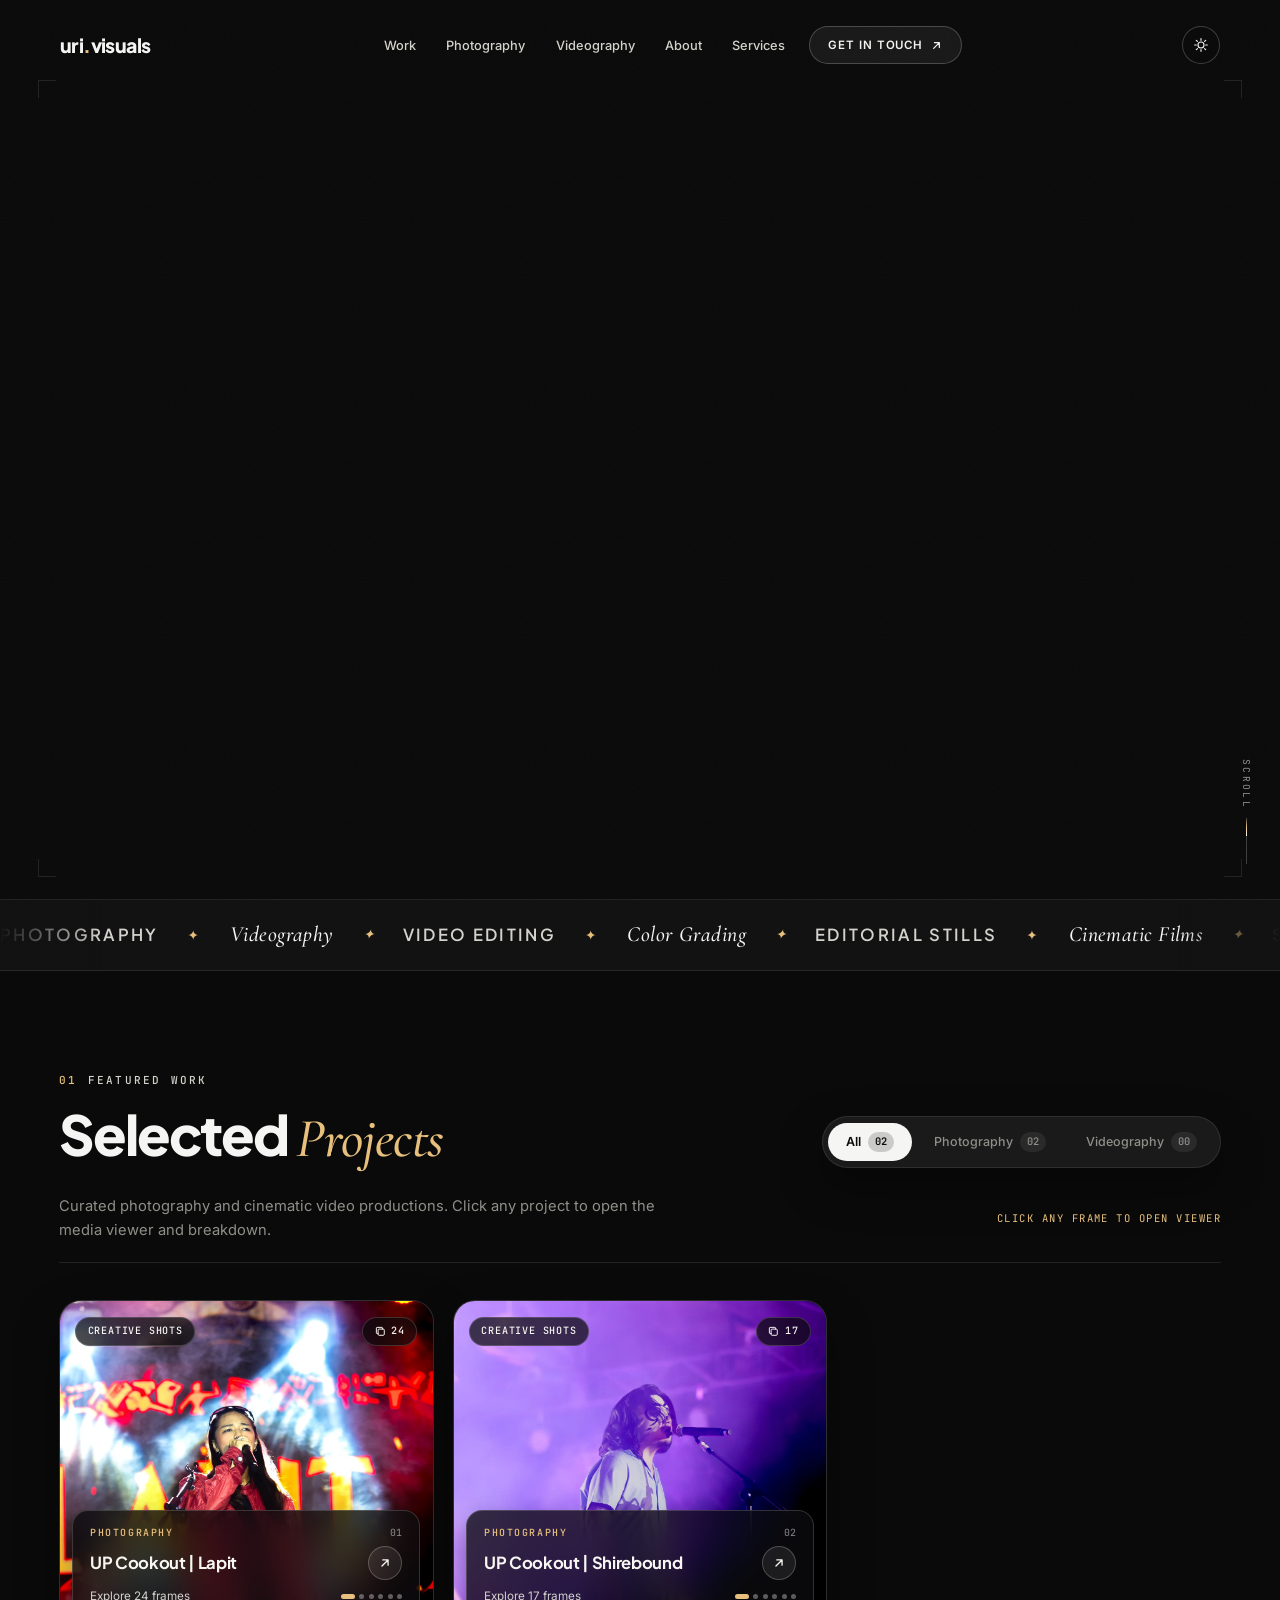
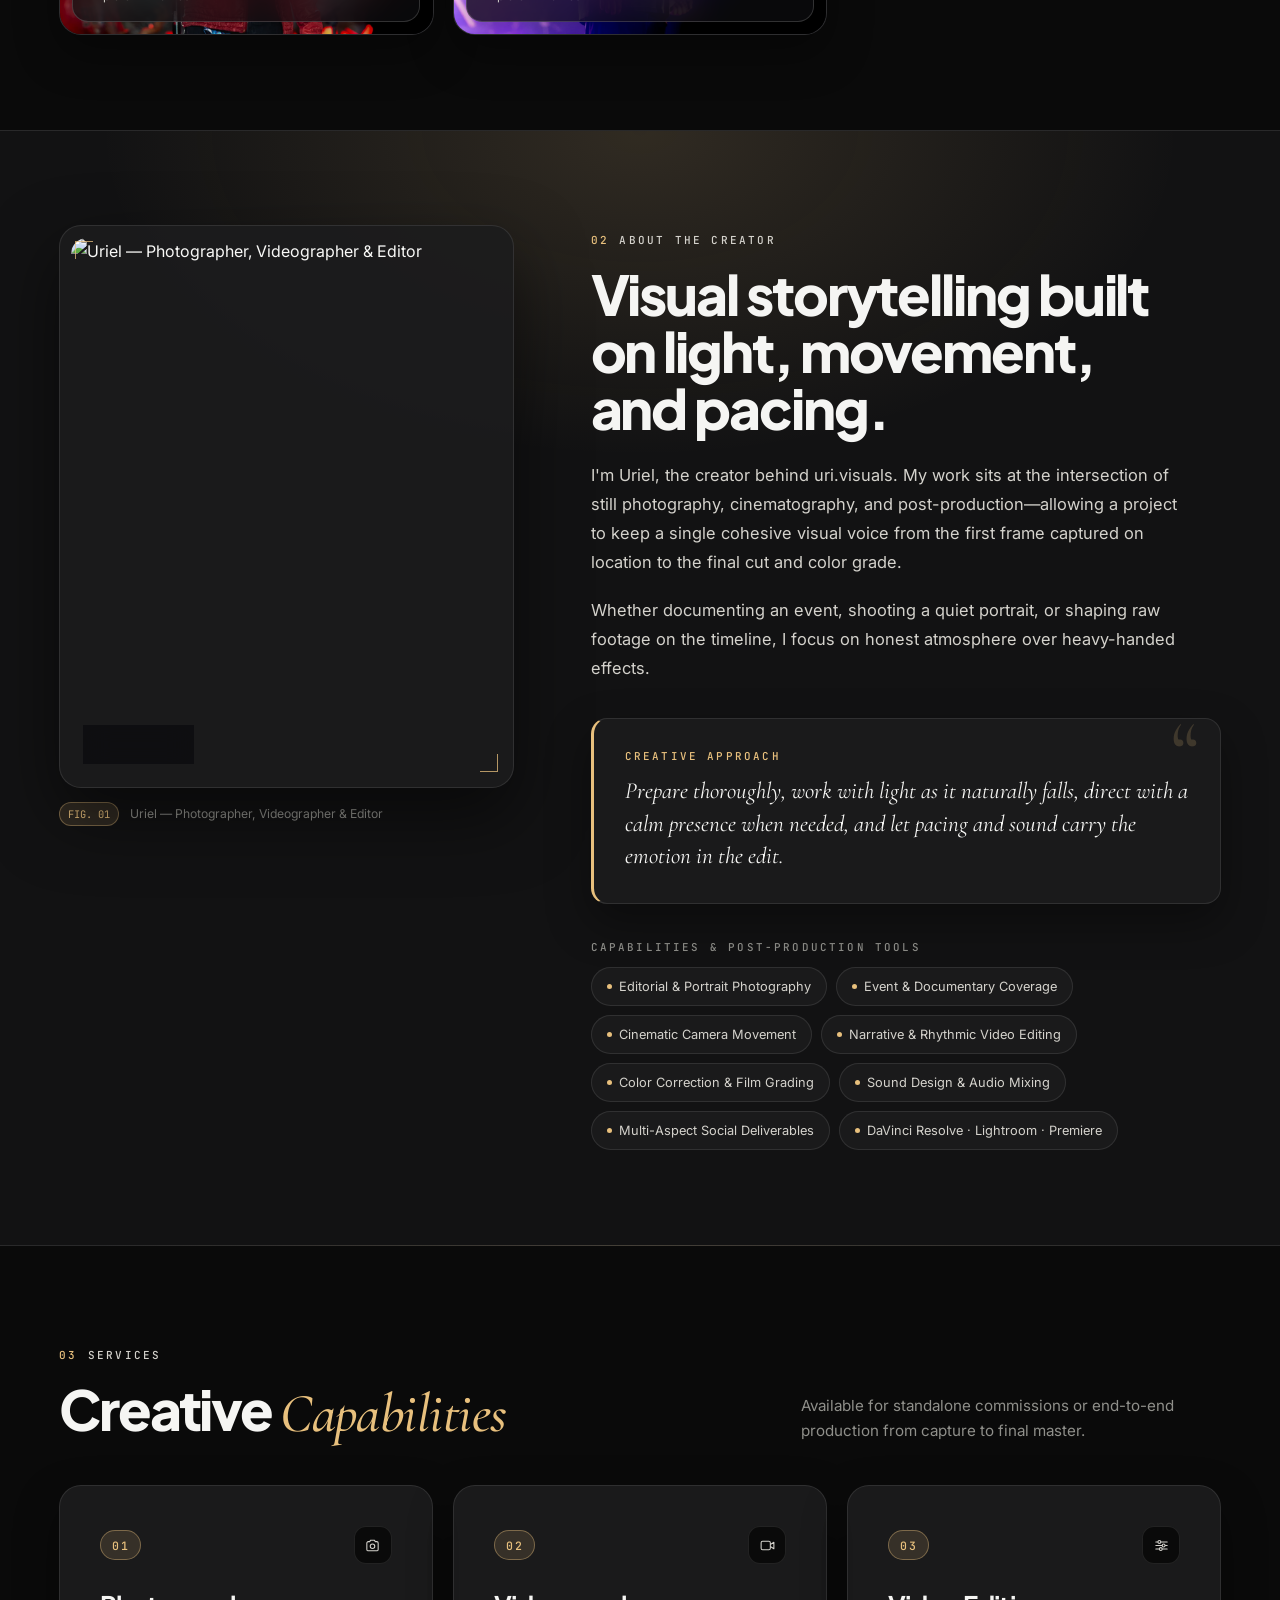
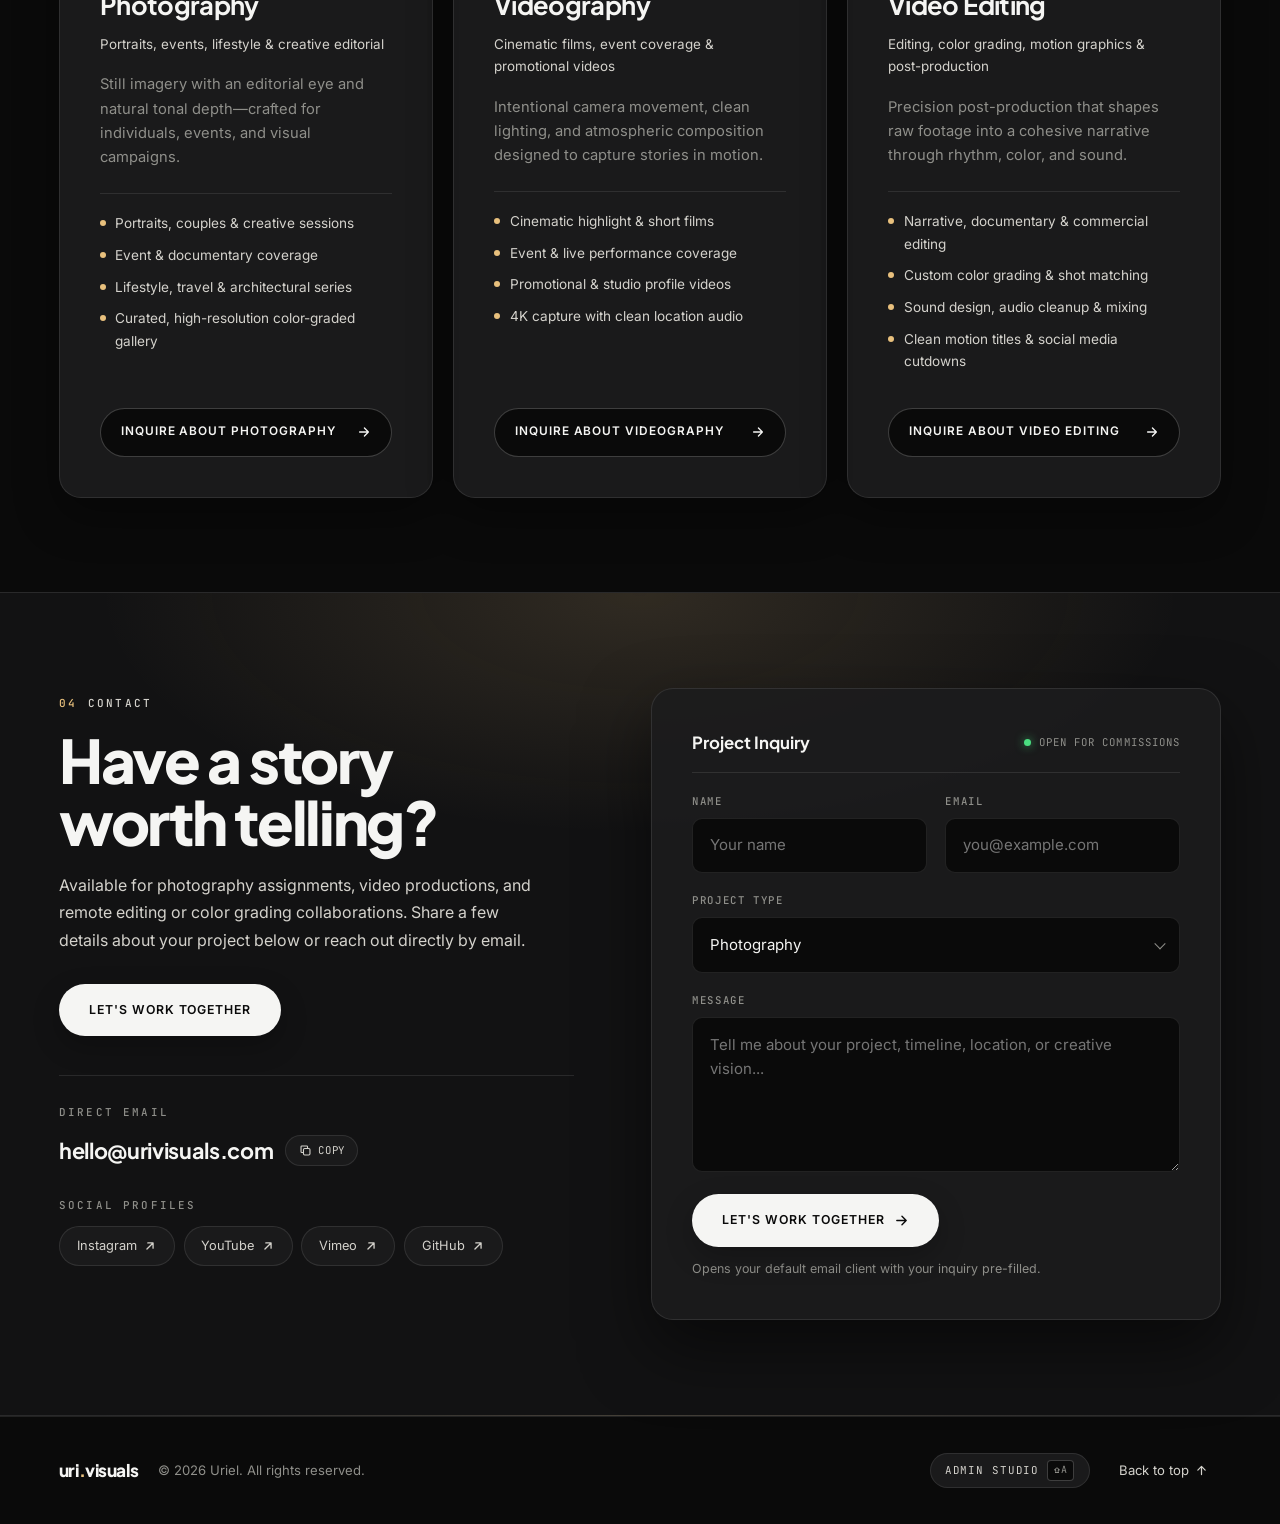
==== commit 7379601e: "Remove Video Editing portfolio category from site and Admin Studio" ====
--- a/index.html
+++ b/index.html
@@ -75,7 +75,6 @@
         <a href="#work" data-nav-filter="all" data-section="work">Work</a>
         <a href="#work" data-nav-filter="photography">Photography</a>
         <a href="#work" data-nav-filter="videography">Videography</a>
-        <a href="#work" data-nav-filter="editing">Editing</a>
         <a href="#about" data-section="about">About</a>
         <a href="#services" data-section="services">Services</a>
         <a href="#contact" class="nav__cta" data-section="contact">
@@ -208,17 +207,13 @@
               <span>Videography</span>
               <span class="filter__count" data-count="videography"></span>
             </button>
-            <button class="filter" data-filter="editing" role="tab" aria-selected="false">
-              <span>Video Editing</span>
-              <span class="filter__count" data-count="editing"></span>
-            </button>
           </div>
         </div>
 
         <!-- Category description bar (updates when switching tabs) -->
         <div class="category-bar">
           <p class="category-note" id="categoryNote">
-            Curated photography, cinematic video productions, and post-production editing projects. Click any project to open the media viewer and breakdown.
+            Curated photography and cinematic video productions. Click any project to open the media viewer and breakdown.
           </p>
           <span class="category-hint">Click any frame to open viewer</span>
         </div>
--- a/css/styles.css
+++ b/css/styles.css
@@ -1699,6 +1699,47 @@
   transition: color 0.25s, background 0.25s;
 }
 .footer__top:hover { color: var(--text); background: color-mix(in srgb, var(--text) 7%, transparent); }
+
+/* ---------- Local Studio Draft Indicator Pill (Owner-only when previewing unpublished edits) ---------- */
+.draft-pill {
+  position: fixed;
+  left: 1.25rem;
+  bottom: 1.25rem;
+  z-index: 95;
+  display: inline-flex;
+  align-items: center;
+  gap: 0.65rem;
+  padding: 0.5rem 0.55rem 0.5rem 0.9rem;
+  border-radius: 999px;
+  background: var(--glass-strong);
+  backdrop-filter: blur(18px);
+  -webkit-backdrop-filter: blur(18px);
+  border: 1px solid var(--accent-line);
+  box-shadow: var(--shadow-md);
+  font-family: var(--mono);
+  font-size: 0.68rem;
+  letter-spacing: 0.04em;
+  color: var(--text);
+}
+.draft-pill__dot {
+  width: 7px;
+  height: 7px;
+  border-radius: 50%;
+  background: var(--accent);
+  flex-shrink: 0;
+}
+.draft-pill__btn {
+  padding: 0.3rem 0.72rem;
+  border-radius: 999px;
+  background: var(--accent);
+  color: #0a0a0a;
+  font-weight: 600;
+  font-size: 0.66rem;
+  letter-spacing: 0.06em;
+  text-transform: uppercase;
+  transition: opacity 0.2s;
+}
+.draft-pill__btn:hover { opacity: 0.88; }
 
 /* ---------- Immersive Project Viewer Modal (Lightbox) ---------- */
 .lightbox {
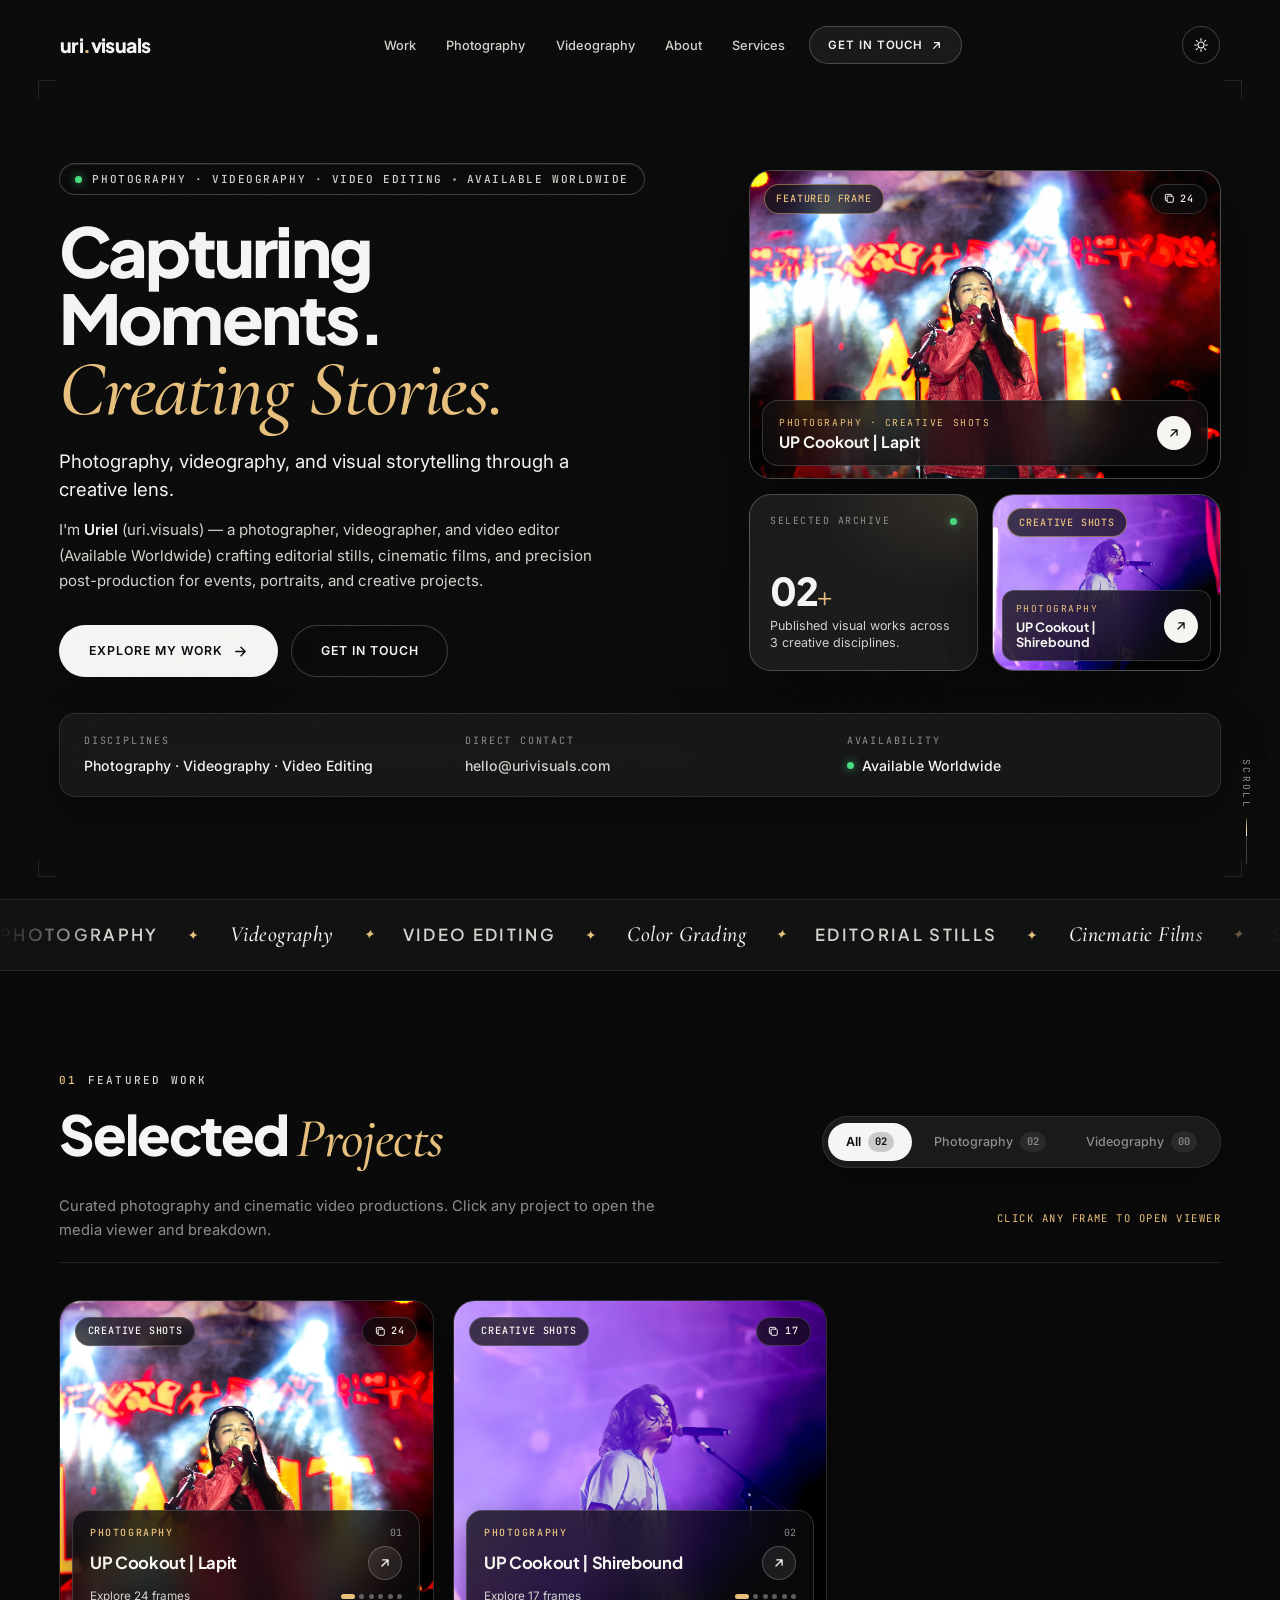
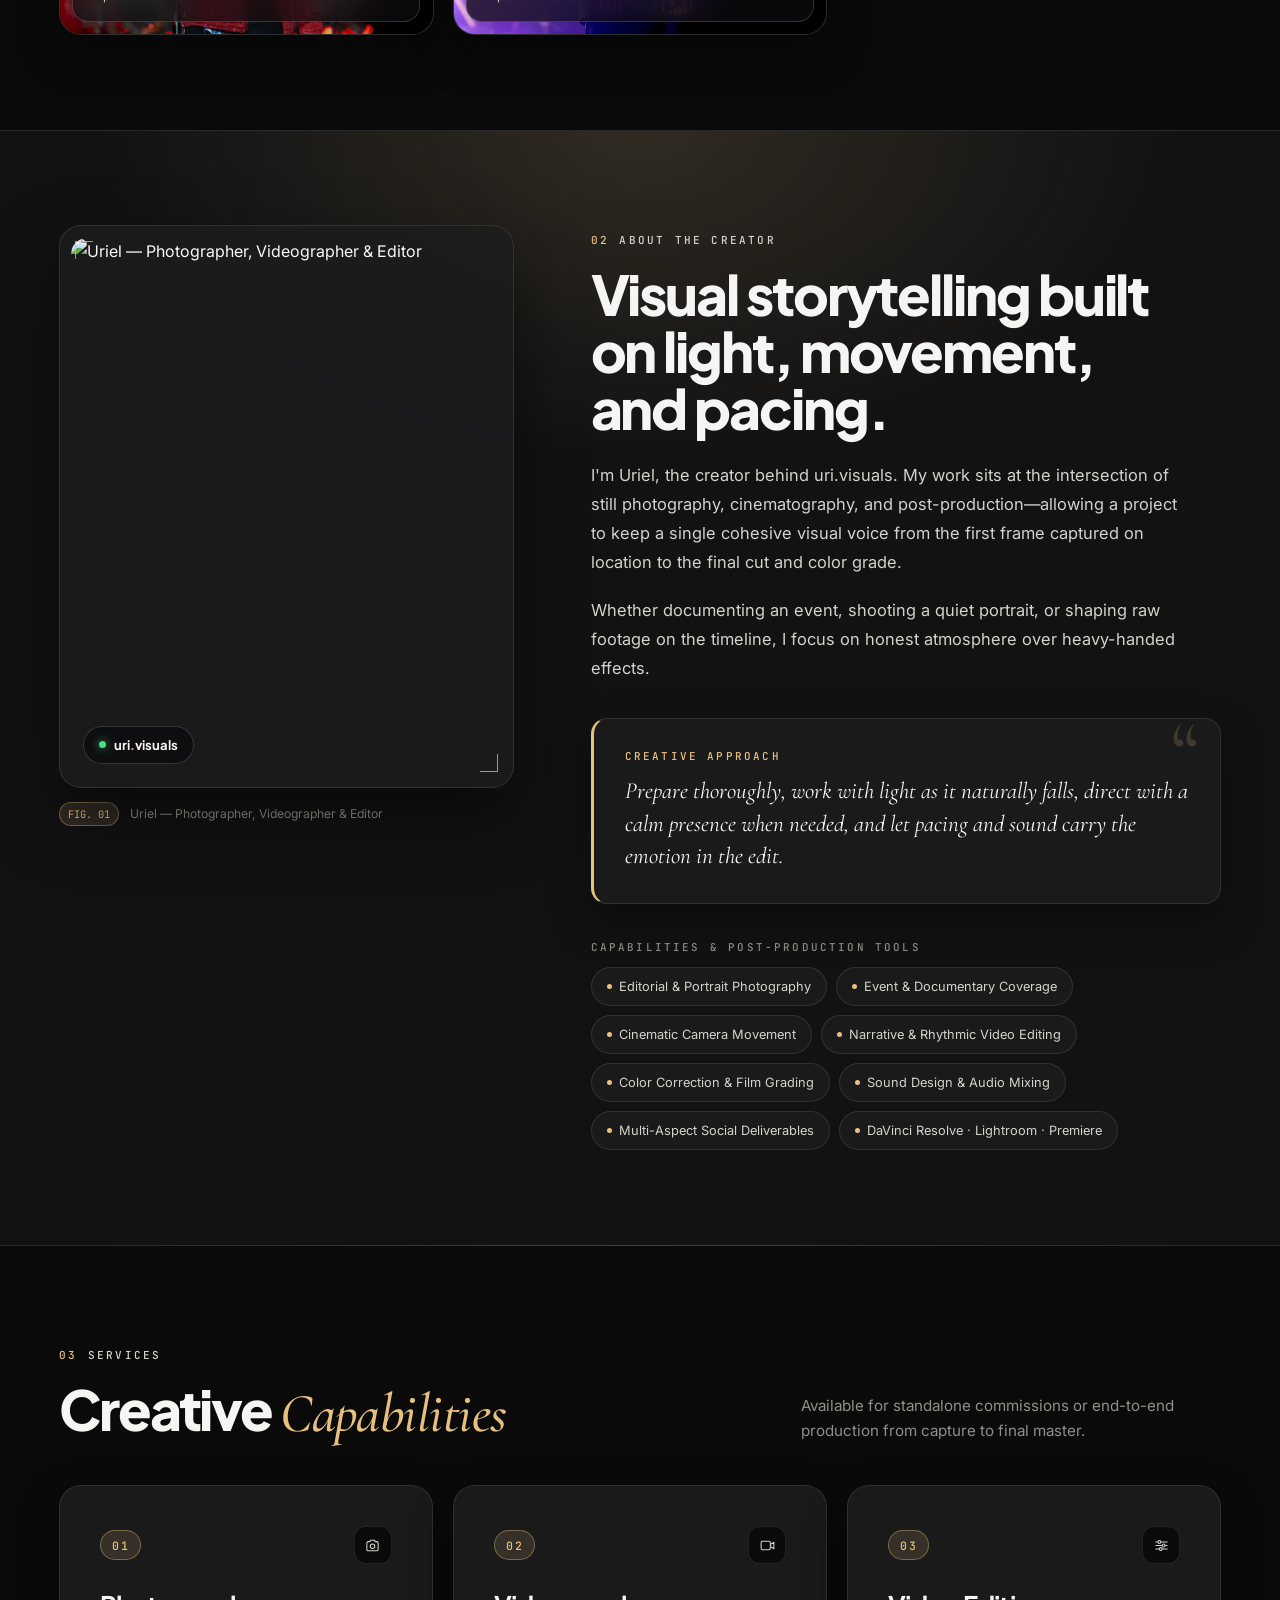
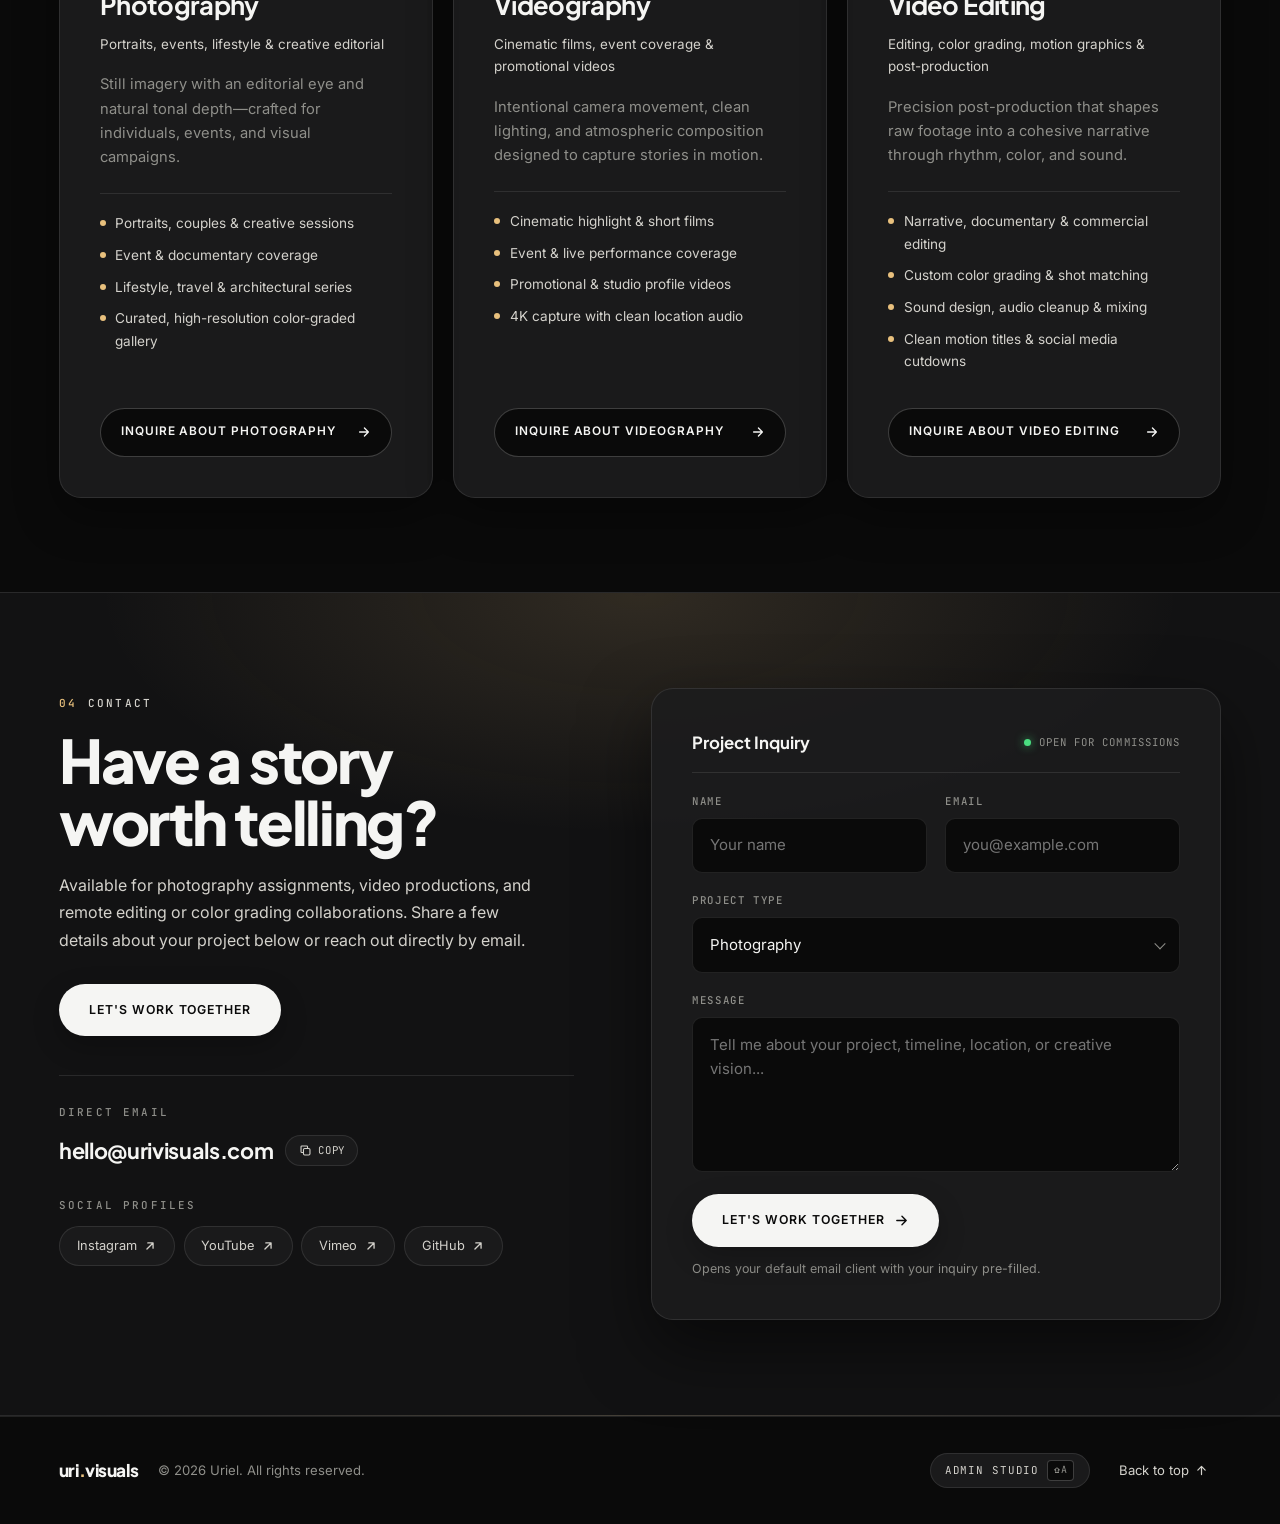
==== commit 61776249: "Fix project viewer carousel width blowout and step images with arrows/keys" ====
--- a/index.html
+++ b/index.html
@@ -387,7 +387,7 @@
       </div>
       <div class="lightbox__topbar-right">
         <span class="lightbox__hints" aria-hidden="true">
-          <kbd>←</kbd><kbd>→</kbd> Projects · <kbd>ESC</kbd> Close
+          <kbd>←</kbd><kbd>→</kbd> Images · <kbd>ESC</kbd> Close
         </span>
         <button class="lightbox__close" id="lbClose" aria-label="Close viewer">
           <span>Close</span>
@@ -398,12 +398,12 @@
       </div>
     </div>
 
-    <button class="lightbox__nav lightbox__nav--prev" id="lbPrev" aria-label="Previous project">
+    <button class="lightbox__nav lightbox__nav--prev" id="lbPrev" aria-label="Previous image">
       <svg width="20" height="20" viewBox="0 0 24 24" fill="none" aria-hidden="true">
         <path d="M15 6L9 12L15 18" stroke="currentColor" stroke-width="1.8" stroke-linecap="round" stroke-linejoin="round"/>
       </svg>
     </button>
-    <button class="lightbox__nav lightbox__nav--next" id="lbNext" aria-label="Next project">
+    <button class="lightbox__nav lightbox__nav--next" id="lbNext" aria-label="Next image">
       <svg width="20" height="20" viewBox="0 0 24 24" fill="none" aria-hidden="true">
         <path d="M9 6L15 12L9 18" stroke="currentColor" stroke-width="1.8" stroke-linecap="round" stroke-linejoin="round"/>
       </svg>
--- a/css/styles.css
+++ b/css/styles.css
@@ -1821,7 +1821,7 @@
   margin: auto;
   padding: 1.5rem 2.75rem;
 }
-.lightbox__stage { width: 100%; display: grid; place-items: center; }
+.lightbox__stage { width: 100%; min-width: 0; display: grid; place-items: center; }
 .lightbox__stage img,
 .lightbox__stage video {
   max-width: 100%;
@@ -1838,6 +1838,7 @@
   border-radius: var(--radius-md);
 }
 .lightbox__meta {
+  min-width: 0;
   padding: 1.65rem;
   border-radius: var(--radius-lg);
   border: 1px solid rgba(255, 255, 255, 0.12);
@@ -2016,6 +2017,8 @@
 /* Instagram-Style Multi-Media Carousel inside Project Viewer */
 .ig-carousel {
   width: 100%;
+  min-width: 0;
+  max-width: 100%;
   display: flex;
   flex-direction: column;
   align-items: center;
@@ -2024,6 +2027,7 @@
 .ig-carousel__viewport {
   position: relative;
   width: 100%;
+  min-width: 0;
   display: grid;
   place-items: center;
   background: #0d0d10;
@@ -2086,7 +2090,14 @@
 .ig-carousel__arrow--prev { left: 0.9rem; }
 .ig-carousel__arrow--next { right: 0.9rem; }
 .ig-carousel__caption { margin: 0; font-size: 0.84rem; color: #d4d2cc; text-align: center; }
-.ig-carousel__dots { display: flex; justify-content: center; align-items: center; gap: 0.42rem; }
+.ig-carousel__dots {
+  display: flex;
+  flex-wrap: wrap;
+  justify-content: center;
+  align-items: center;
+  gap: 0.42rem;
+  max-width: 100%;
+}
 .ig-dot {
   width: 7px;
   height: 7px;
@@ -2096,7 +2107,17 @@
   transition: width 0.28s var(--ease), background 0.25s;
 }
 .ig-dot.is-active { width: 22px; background: #e8c07d; }
-.ig-thumbs { display: flex; gap: 0.55rem; overflow-x: auto; max-width: 100%; padding: 0.25rem 0.15rem; }
+.ig-thumbs {
+  display: flex;
+  gap: 0.55rem;
+  width: 100%;
+  min-width: 0;
+  max-width: 100%;
+  overflow-x: auto;
+  padding: 0.25rem 0.15rem 0.45rem;
+  scrollbar-width: thin;
+  scrollbar-color: rgba(255, 255, 255, 0.22) transparent;
+}
 .ig-thumb {
   width: 64px;
   height: 46px;
@@ -2134,6 +2155,7 @@
   place-items: center;
   transition: background 0.25s, color 0.25s, transform 0.25s var(--ease);
 }
+.lightbox__nav[hidden] { display: none; }
 .lightbox__nav:hover { background: #f5f5f3; color: #0a0a0a; transform: translateY(-50%) scale(1.06); }
 .lightbox__nav--prev { left: 1.25rem; }
 .lightbox__nav--next { right: 1.25rem; }
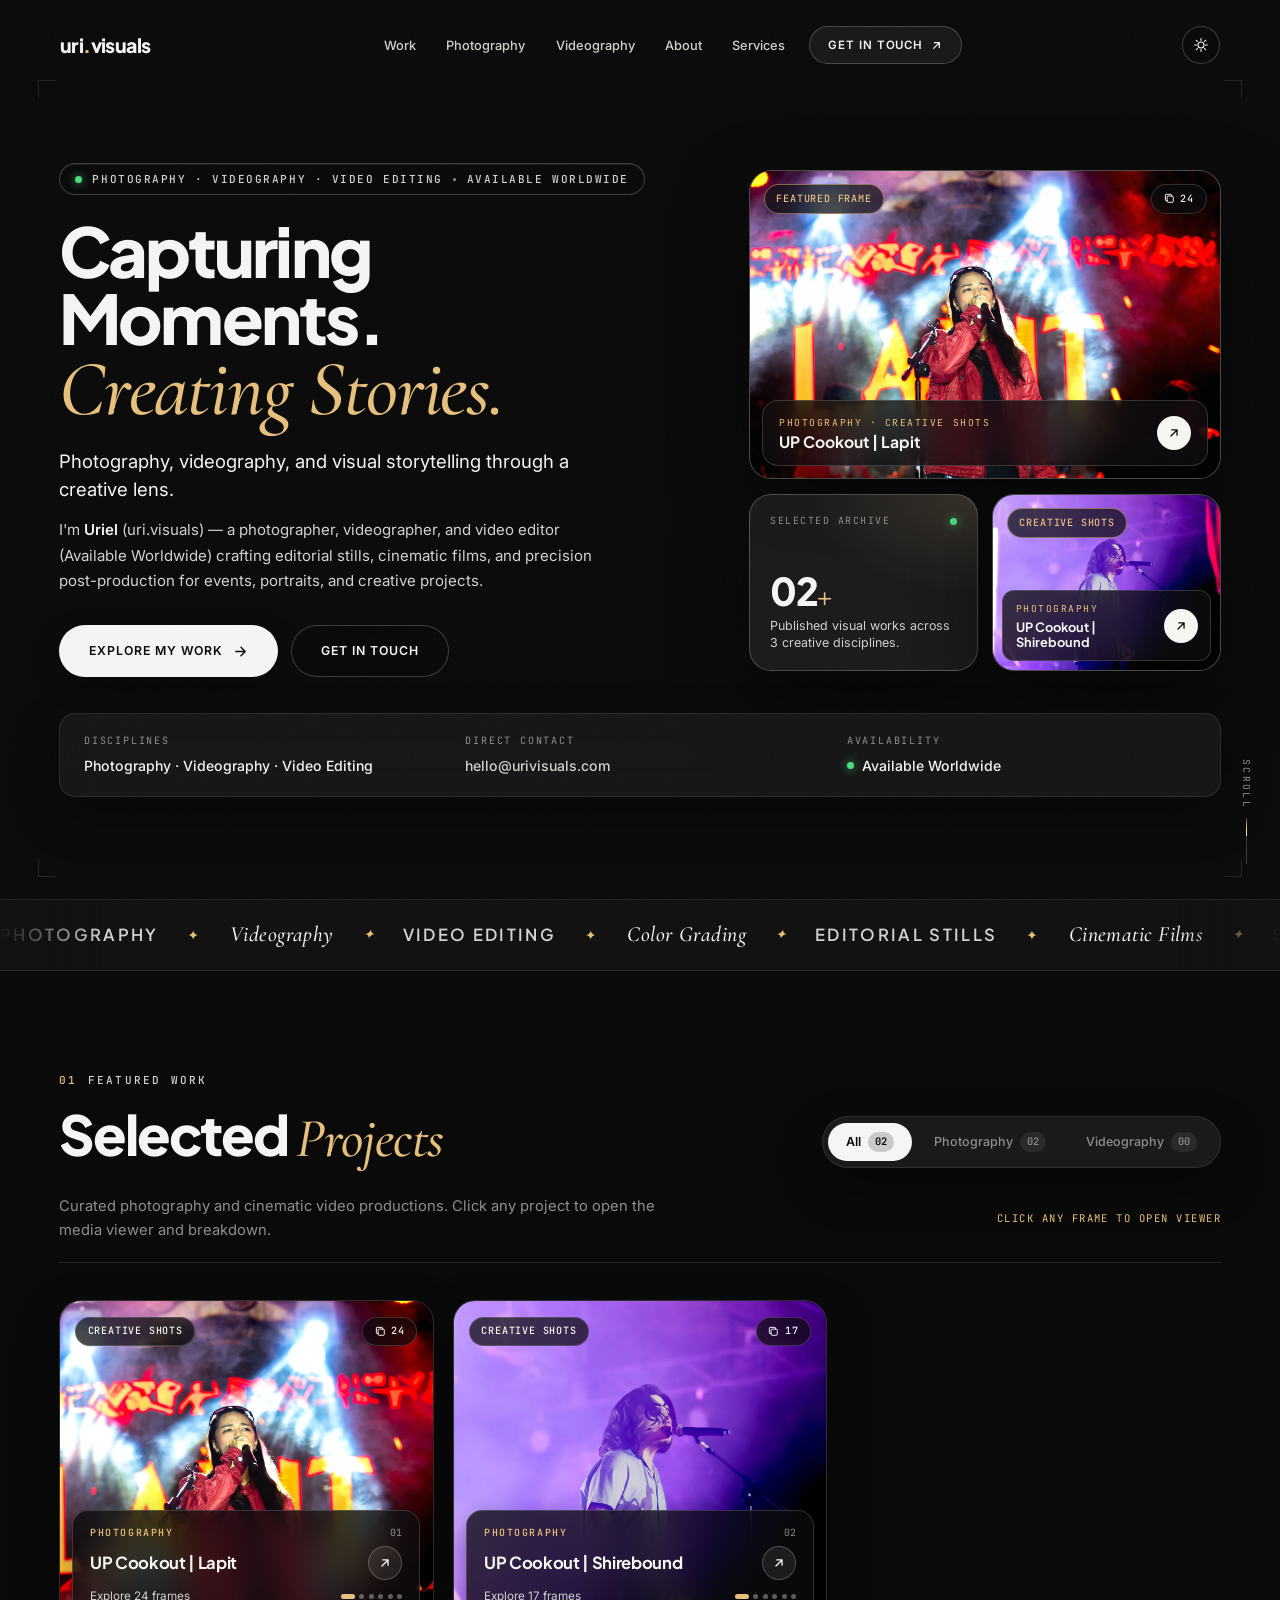
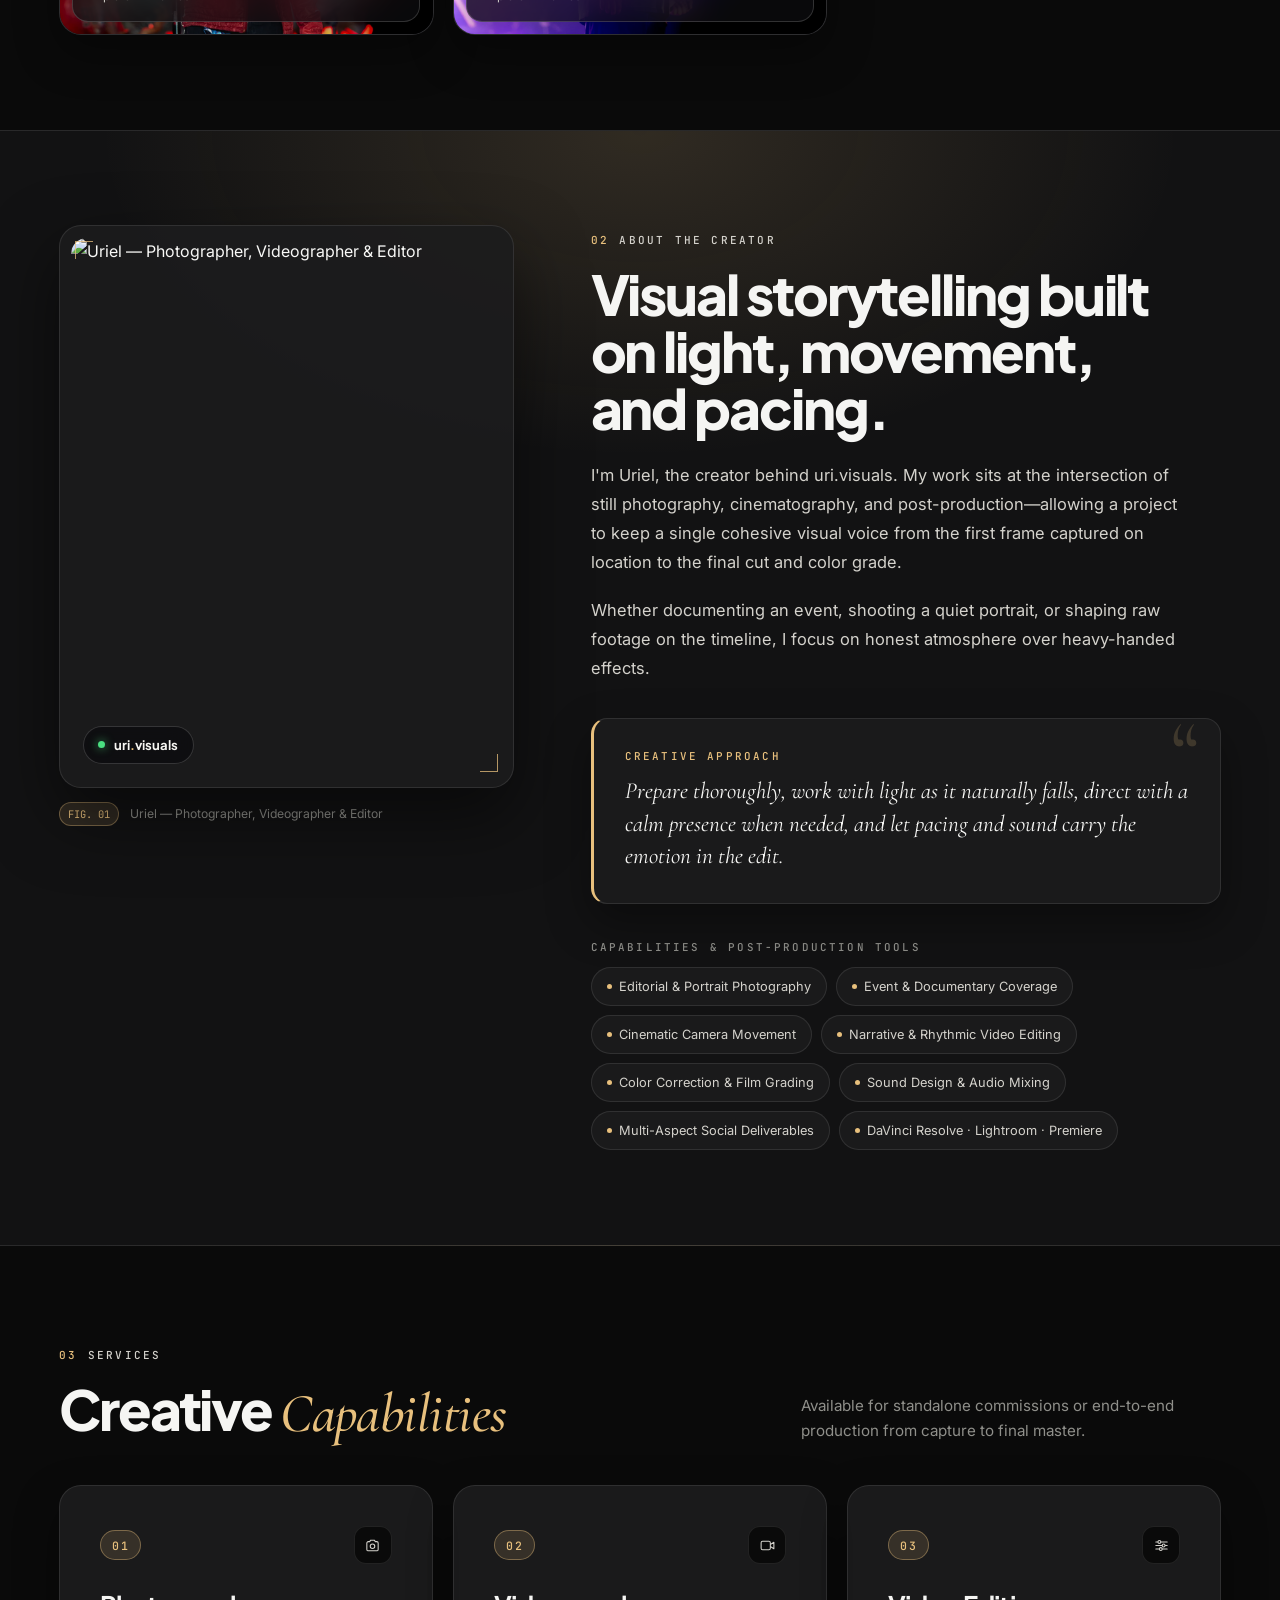
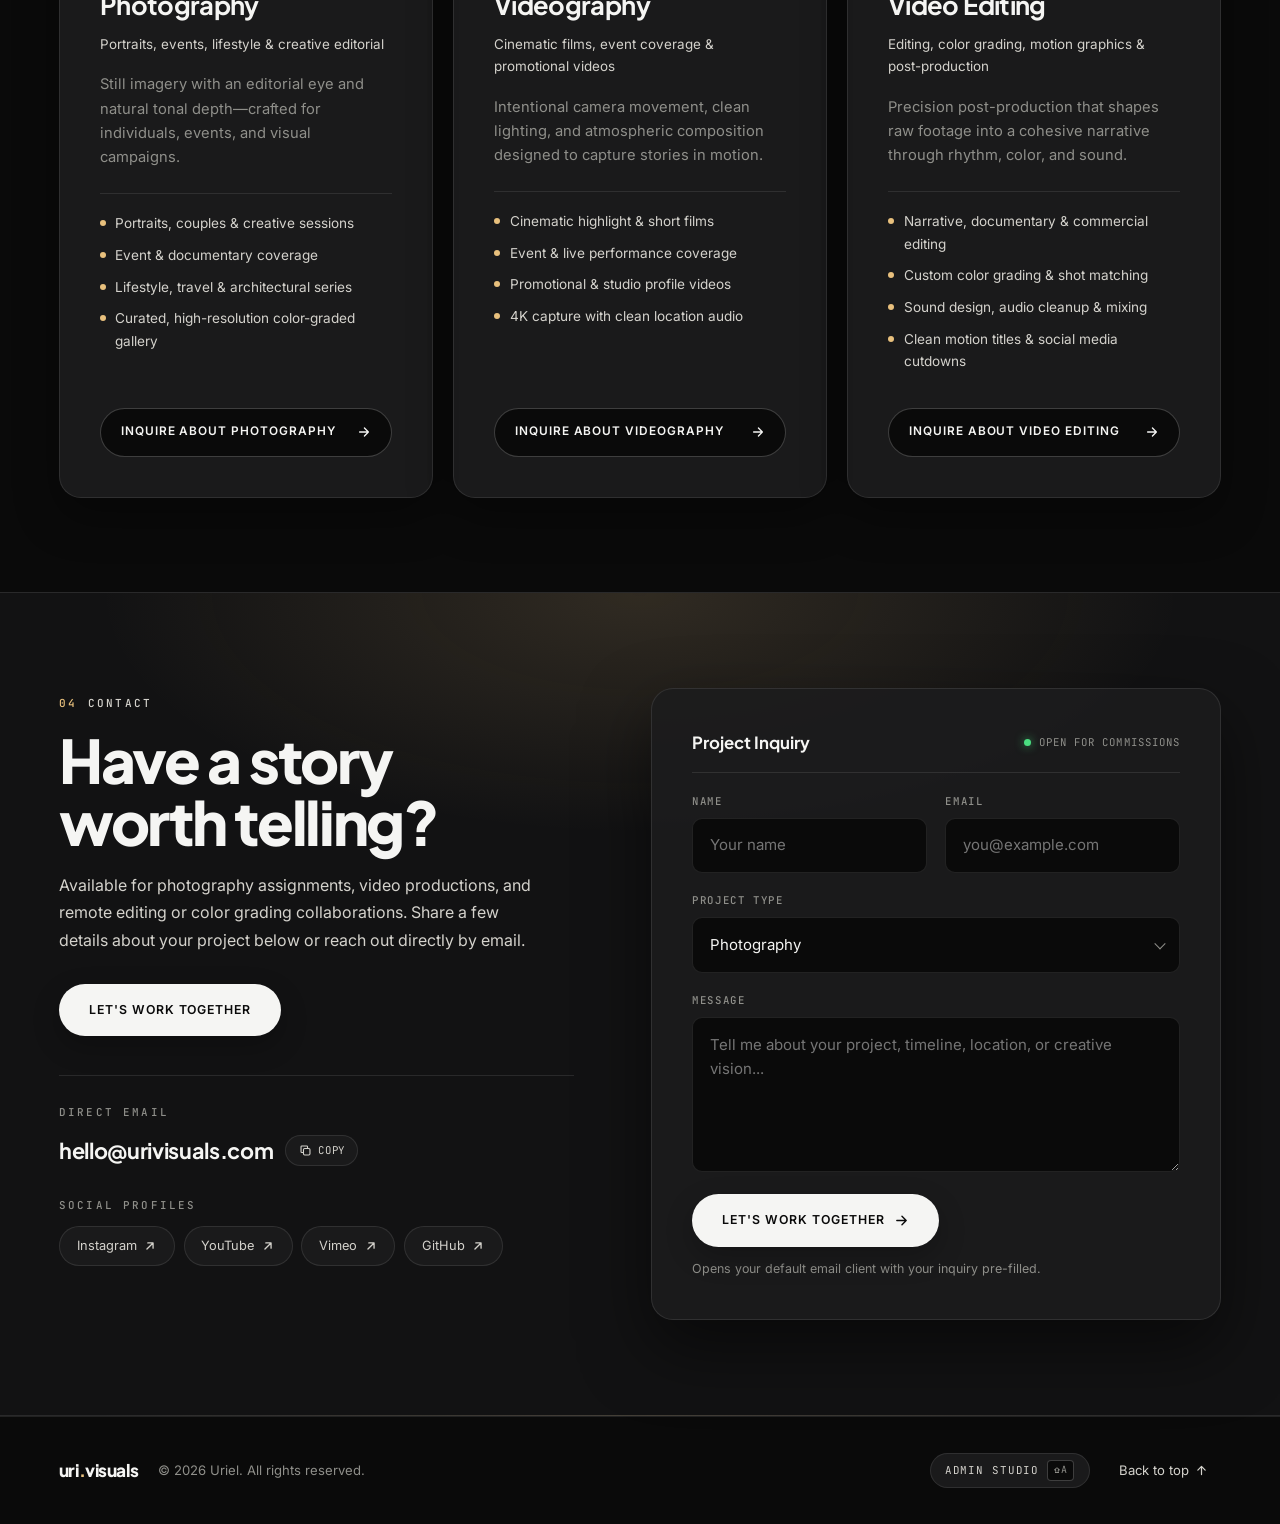
==== commit 7d6564e5: "Auto-fit vertical/horizontal images in viewer, hide filenames, remove outer arrows" ====
--- a/index.html
+++ b/index.html
@@ -398,17 +398,6 @@
       </div>
     </div>
 
-    <button class="lightbox__nav lightbox__nav--prev" id="lbPrev" aria-label="Previous image">
-      <svg width="20" height="20" viewBox="0 0 24 24" fill="none" aria-hidden="true">
-        <path d="M15 6L9 12L15 18" stroke="currentColor" stroke-width="1.8" stroke-linecap="round" stroke-linejoin="round"/>
-      </svg>
-    </button>
-    <button class="lightbox__nav lightbox__nav--next" id="lbNext" aria-label="Next image">
-      <svg width="20" height="20" viewBox="0 0 24 24" fill="none" aria-hidden="true">
-        <path d="M9 6L15 12L9 18" stroke="currentColor" stroke-width="1.8" stroke-linecap="round" stroke-linejoin="round"/>
-      </svg>
-    </button>
-
     <div class="lightbox__body">
       <div class="lightbox__stage" id="lbStage"></div>
       <aside class="lightbox__meta" id="lbMeta"></aside>
--- a/css/styles.css
+++ b/css/styles.css
@@ -1819,7 +1819,7 @@
   max-width: var(--container);
   width: 100%;
   margin: auto;
-  padding: 1.5rem 2.75rem;
+  padding: 1.5rem 0;
 }
 .lightbox__stage { width: 100%; min-width: 0; display: grid; place-items: center; }
 .lightbox__stage img,
@@ -2026,21 +2026,29 @@
 }
 .ig-carousel__viewport {
   position: relative;
-  width: 100%;
+  display: inline-flex;
+  align-items: center;
+  justify-content: center;
+  width: fit-content;
+  max-width: 100%;
   min-width: 0;
-  display: grid;
-  place-items: center;
-  background: #0d0d10;
+  min-height: 0;
+  background: transparent;
   border-radius: var(--radius-md);
   border: 1px solid rgba(255, 255, 255, 0.14);
   overflow: hidden;
-  min-height: 340px;
   box-shadow: 0 28px 64px rgba(0, 0, 0, 0.55);
+}
+.ig-carousel__viewport:has(iframe) {
+  width: 100%;
 }
 .ig-carousel__viewport img,
 .ig-carousel__viewport video {
+  display: block;
+  width: auto;
+  height: auto;
   max-width: 100%;
-  max-height: 64vh;
+  max-height: 70vh;
   border: 0;
   border-radius: 0;
   box-shadow: none;
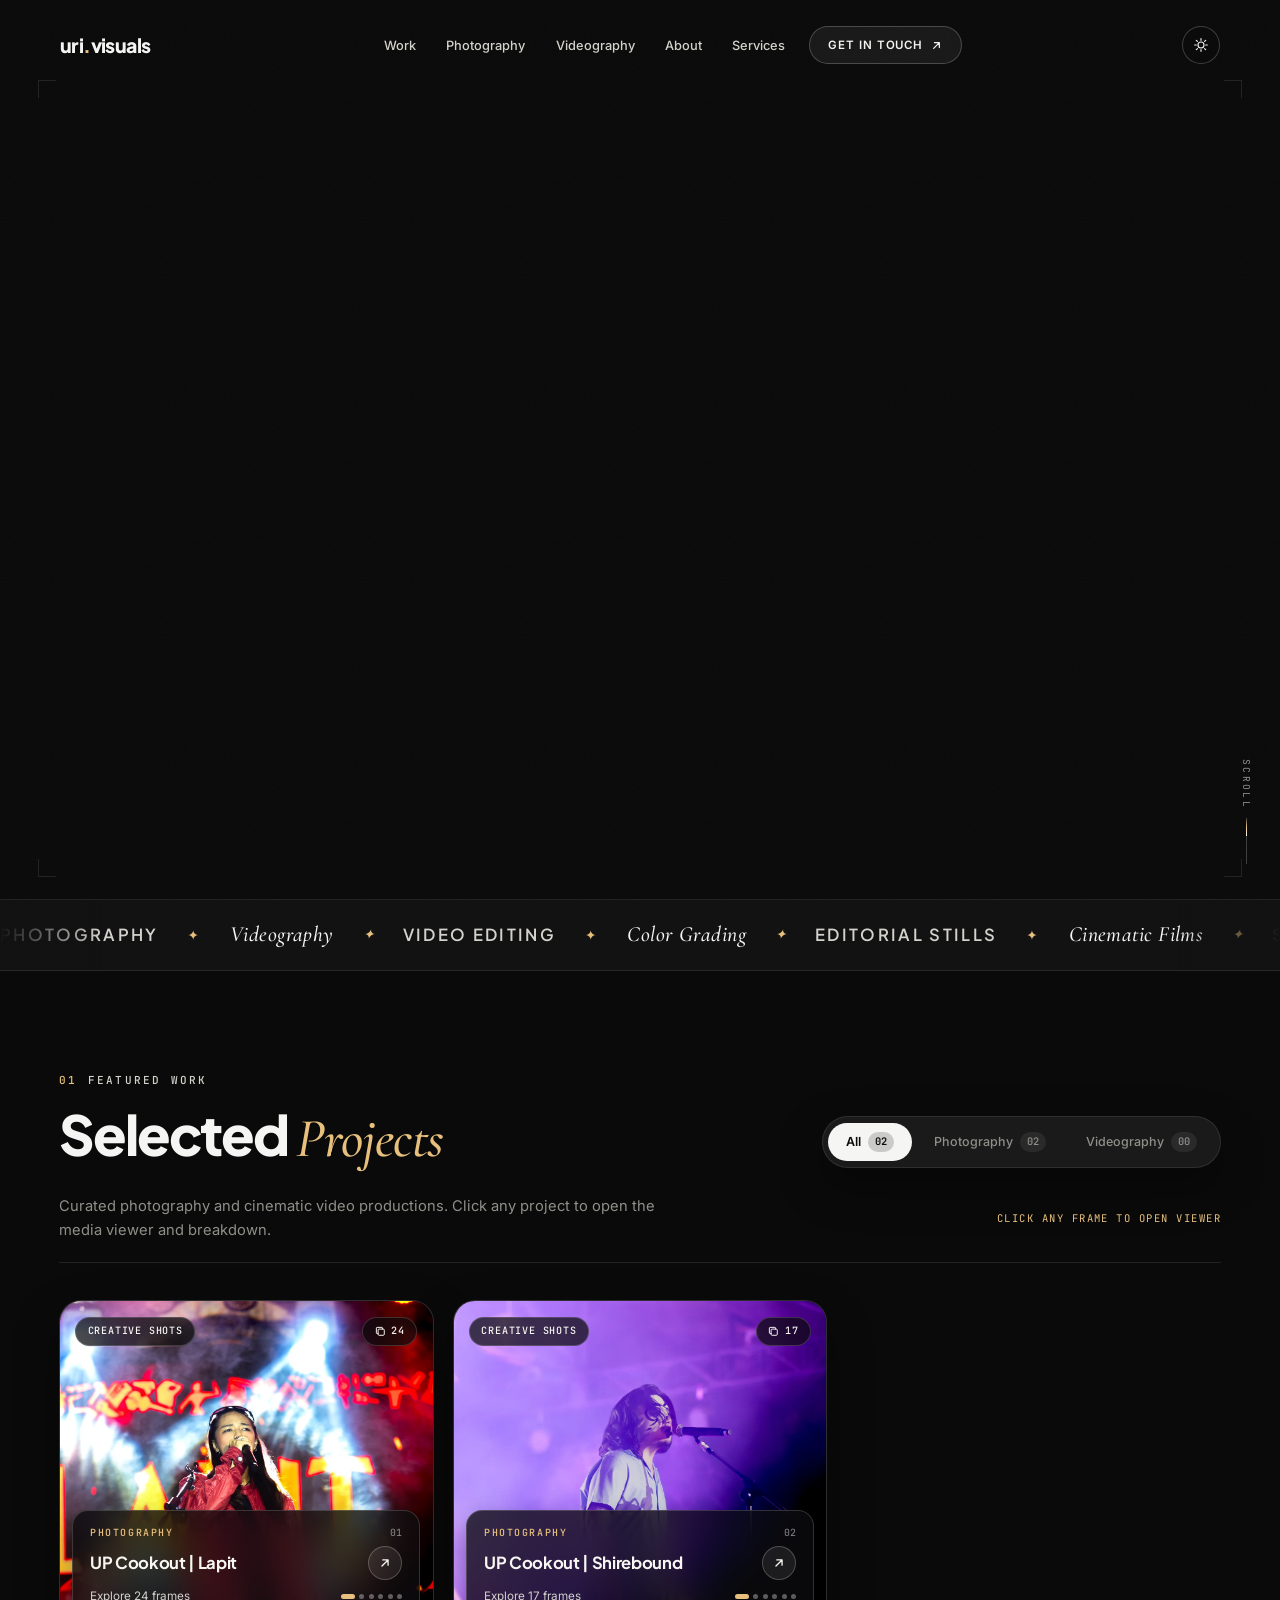
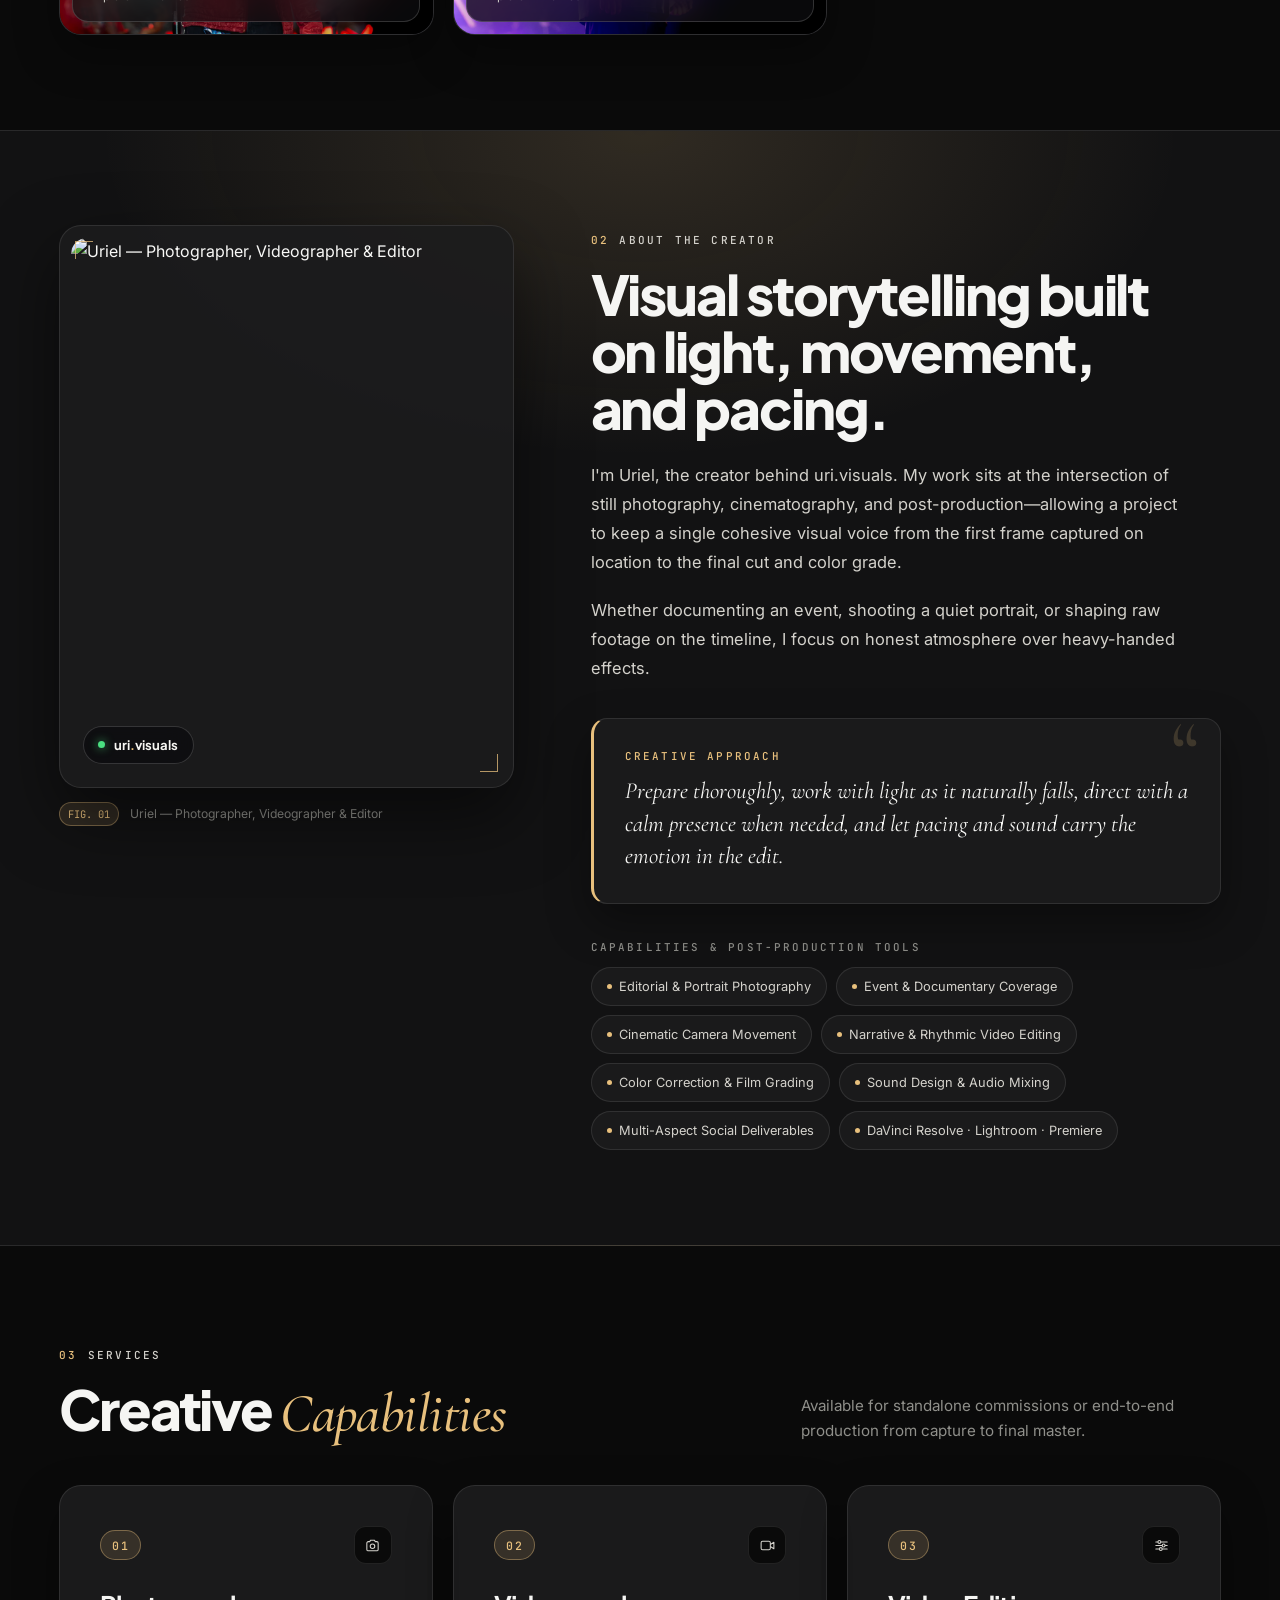
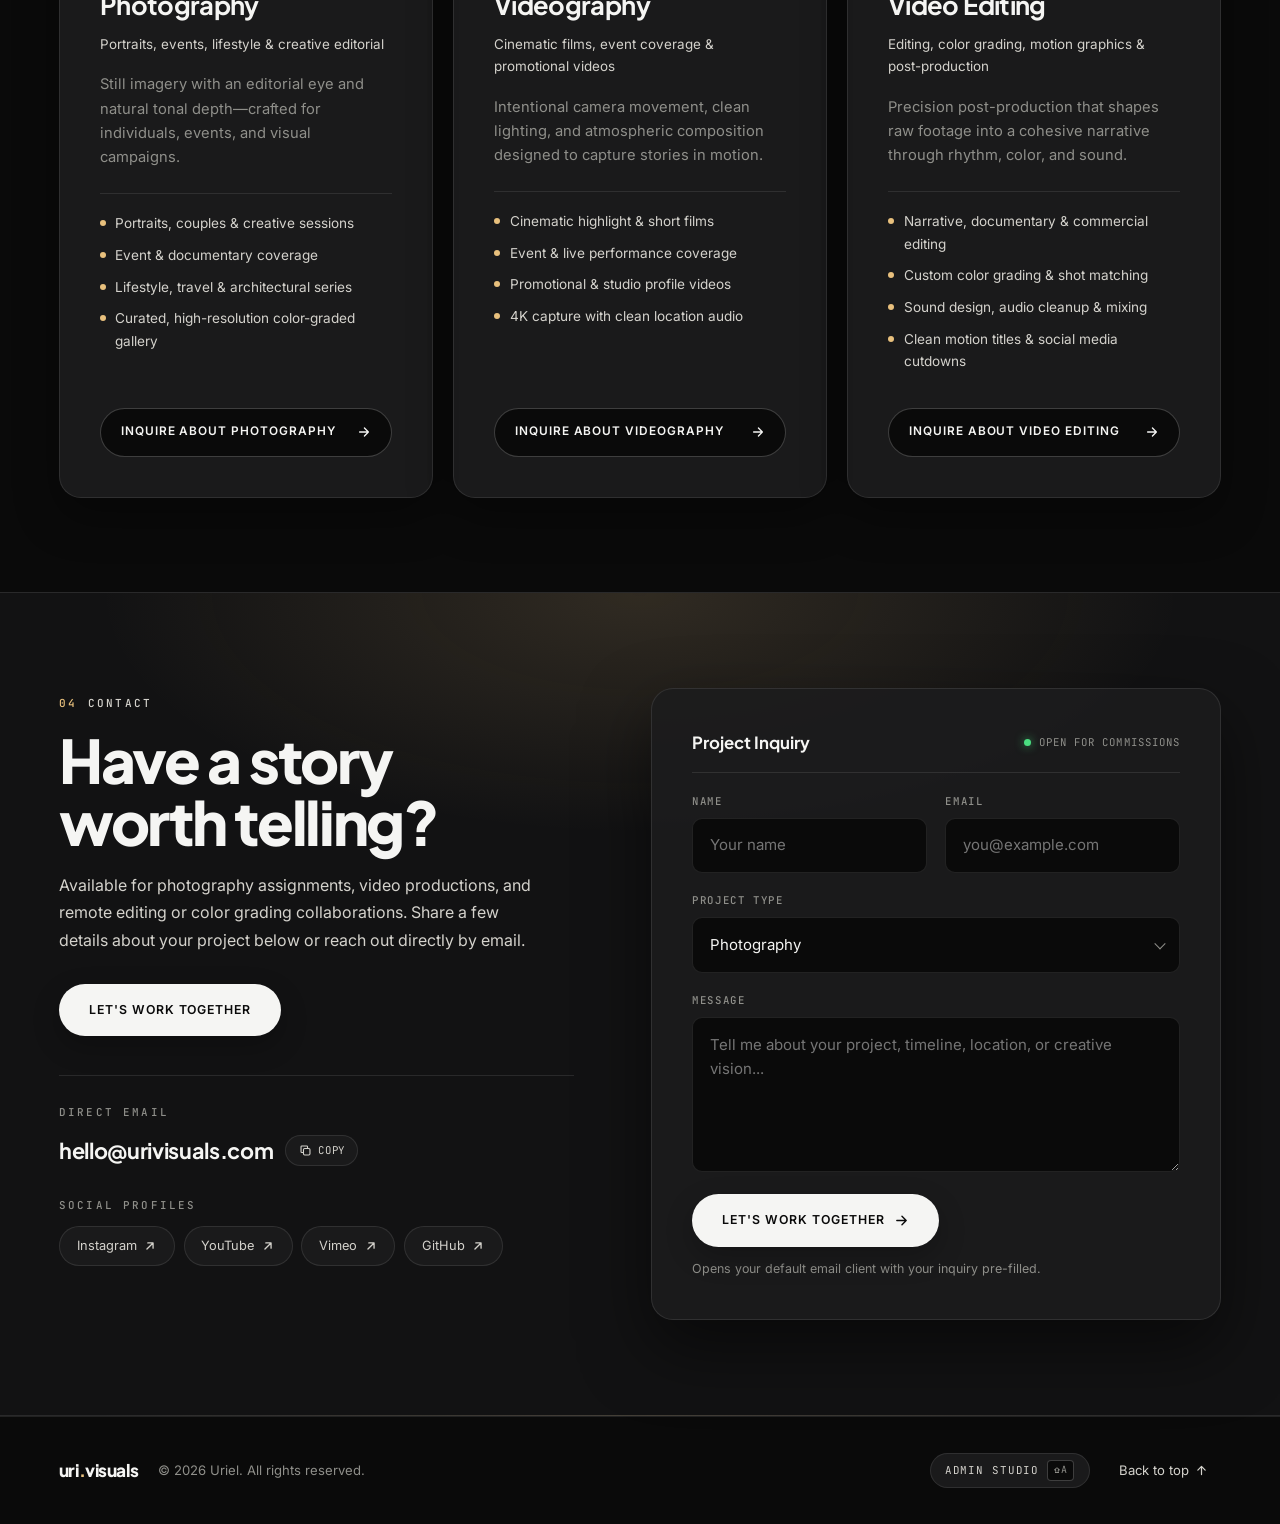
==== commit dfbbfbd5: "Remove top scroll progress bar" ====
--- a/index.html
+++ b/index.html
@@ -39,9 +39,6 @@
   <!-- Subtle analog cinema film grain overlay -->
   <div class="film-grain" aria-hidden="true"></div>
 
-  <!-- Reading / scroll progress bar -->
-  <div class="scroll-progress" id="scrollProgress" aria-hidden="true"></div>
-
   <!-- ============ OPENING SHUTTER ANIMATION ============ -->
   <div class="intro" id="intro" aria-hidden="true">
     <div class="intro__panel intro__panel--top"></div>
--- a/css/styles.css
+++ b/css/styles.css
@@ -125,19 +125,6 @@
 }
 :root[data-color-scheme="light"] .film-grain {
   opacity: 0.022;
-}
-.scroll-progress {
-  position: fixed;
-  top: 0;
-  left: 0;
-  right: 0;
-  height: 2.5px;
-  z-index: 95;
-  background: linear-gradient(90deg, var(--accent), var(--text));
-  transform-origin: left center;
-  transform: scaleX(0);
-  pointer-events: none;
-  will-change: transform;
 }
 
 /* ---------- Viewfinder Corner Reticles ---------- */
